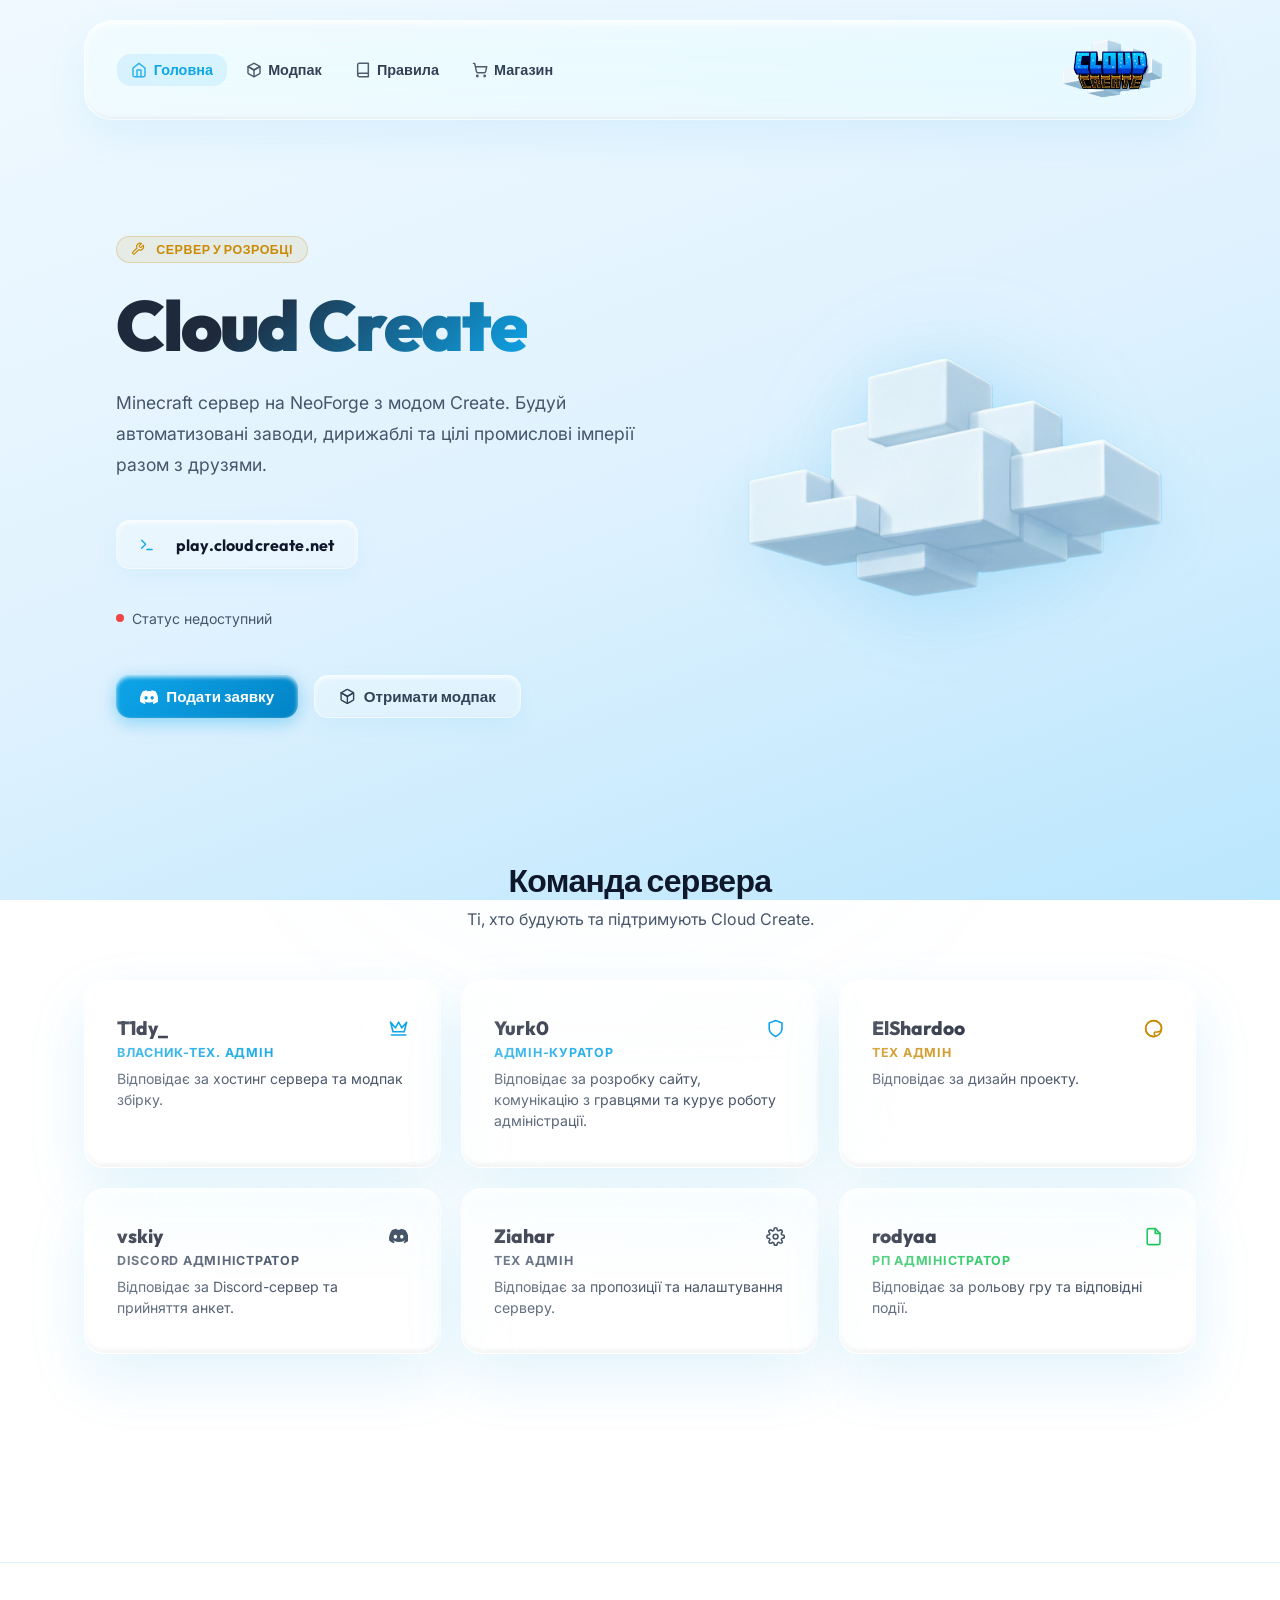
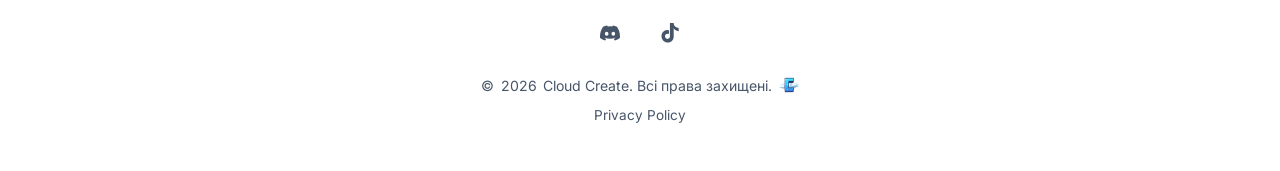
==== index.html @ 85b496a4 "Site Launch" ====
<!DOCTYPE html>
<html lang="uk">
<head>
  <script>
    if (localStorage.getItem('theme') === 'dark') {
      document.documentElement.classList.add('dark-theme');
    }
  </script>
  <meta charset="UTF-8">
  <meta name="viewport" content="width=device-width, initial-scale=1.0">
  <title>Cloud Create — Головна</title>
  <meta name="description" content="Cloud Create — Minecraft сервер з модом Create. Будуй автоматизовані заводи, дирижаблі та машини разом з друзями.">
  <link rel="icon" type="image/png" href="logo_s.png">
  <link rel="stylesheet" href="style.css">
</head>
<body>

  <!-- AMBIENT GLOW ORBS -->
  <div class="glow-orb orb-1"></div>
  <div class="glow-orb orb-2"></div>
  <div class="glow-orb orb-3"></div>

  <!-- SKY BACKGROUND -->
  <div class="sky-bg"></div>

  <!-- HEADER -->
  <header>
    <nav>
      <div class="logo">
        <a href="index.html" aria-label="Cloud Create — Головна">
          <img src="logo.png" alt="Cloud Create" class="logo-icon">
        </a>
      </div>

      <button class="menu-toggle" id="mobile-menu-btn" aria-label="Меню" aria-expanded="false">
        <span></span>
        <span></span>
        <span></span>
      </button>

      <ul class="nav-links" id="nav-menu" role="list">
        <li><a href="index.html"><svg class="icon" viewBox="0 0 24 24"><path d="m3 9 9-7 9 7v11a2 2 0 0 1-2 2H5a2 2 0 0 1-2-2z"/><polyline points="9 22 9 12 15 12 15 22"/></svg> Головна</a></li>
        <li><a href="modpack.html"><svg class="icon" viewBox="0 0 24 24"><path d="M21 16V8a2 2 0 0 0-1-1.73l-7-4a2 2 0 0 0-2 0l-7 4A2 2 0 0 0 3 8v8a2 2 0 0 0 1 1.73l7 4a2 2 0 0 0 2 0l7-4A2 2 0 0 0 21 16z"/><polyline points="3.27 6.96 12 12.01 20.73 6.96"/><line x1="12" y1="22.08" x2="12" y2="12"/><line x1="12" y1="12" x2="3.27" y2="6.96"/><line x1="12" y1="12" x2="20.73" y2="6.96"/></svg> Модпак</a></li>
        <li><a href="rules.html"><svg class="icon" viewBox="0 0 24 24"><path d="M4 19.5A2.5 2.5 0 0 1 6.5 17H20"/><path d="M6.5 2H20v20H6.5A2.5 2.5 0 0 1 4 19.5v-15A2.5 2.5 0 0 1 6.5 2z"/></svg> Правила</a></li>
        <li><a href="shop.html"><svg class="icon" viewBox="0 0 24 24"><circle cx="8" cy="21" r="1"/><circle cx="19" cy="21" r="1"/><path d="M2.05 2.05h2l2.66 12.42a2 2 0 0 0 2 1.58h9.78a2 2 0 0 0 1.95-1.57l1.65-7.43H5.12"/></svg> Магазин</a></li>
      </ul>
    </nav>
  </header>

  <main>
    <div class="container">

      <!-- HERO -->
      <section class="hero">
        <div class="hero-info stagger">
          <div class="badge badge-gold" style="margin-bottom:1.5rem;">
            <svg class="icon" viewBox="0 0 24 24" style="margin-right:0.3rem;"><path d="M14.7 6.3a1 1 0 0 0 0 1.4l1.6 1.6a1 1 0 0 0 1.4 0l3.77-3.77a6 6 0 0 1-7.94 7.94l-6.91 6.91a2.12 2.12 0 0 1-3-3l6.91-6.91a6 6 0 0 1 7.94-7.94l-3.76 3.76z"/></svg>
            Сервер у розробці
          </div>

          <h1 class="hero-title">Cloud Create</h1>

          <p class="hero-subtitle">
            Minecraft сервер на NeoForge з модом Create. Будуй автоматизовані заводи,
            дирижаблі та цілі промислові імперії разом з друзями.
          </p>

          <!-- IP Box -->
          <div class="hero-ip-wrapper" style="position: relative; display: inline-block;">
            <div class="ip-box" id="ip-box" role="button" tabindex="0" aria-label="Натисни, щоб скопіювати IP сервера">
              <svg class="icon" viewBox="0 0 24 24" style="color:var(--accent); font-size:0.9rem; margin-right:0.3rem;"><polyline points="4 17 10 11 4 5"/><line x1="12" y1="19" x2="20" y2="19"/></svg>
              <span id="server-ip" data-server-ip></span>
            </div>
            <div class="ip-toast-container">
              <div class="ip-copied-toast" id="ip-toast">Скопійовано!</div>
            </div>
          </div>

          <!-- Server status -->
          <div class="hero-status-wrapper">
            <span id="server-status-dot" class="status-dot checking"></span>
            <span id="server-status-text" style="font-size:0.88rem; color:var(--text-muted);">Перевірка статусу...</span>
          </div>

          <!-- CTA Buttons -->
          <div class="hero-actions">
            <a href="#" class="btn btn-primary" data-discord-url target="_blank" rel="noopener">
              <svg class="icon" viewBox="0 0 24 24" style="width:1.2em; height:1.2em; stroke:none; fill:currentColor;"><path d="M20.317 4.37a19.791 19.791 0 0 0-4.885-1.515.074.074 0 0 0-.079.037c-.21.375-.444.864-.608 1.25a18.27 18.27 0 0 0-5.487 0 12.64 12.64 0 0 0-.617-1.25.077.077 0 0 0-.079-.037A19.736 19.736 0 0 0 3.677 4.37a.07.07 0 0 0-.032.027C.533 9.046-.32 13.58.099 18.057a.082.082 0 0 0 .031.057 19.9 19.9 0 0 0 5.993 3.03.078.078 0 0 0 .084-.028c.462-.63.874-1.295 1.226-1.994.021-.041.001-.09-.041-.106a13.094 13.094 0 0 1-1.873-.894.077.077 0 0 1-.008-.128c.126-.093.252-.19.372-.287a.075.075 0 0 1 .077-.011c3.92 1.793 8.18 1.793 12.061 0a.073.073 0 0 1 .078.009c.12.099.246.195.373.289a.077.077 0 0 1-.006.127 12.299 12.299 0 0 1-1.873.894.077.077 0 0 0-.041.107c.36.698.772 1.362 1.225 1.993a.076.076 0 0 0 .084.028 19.839 19.839 0 0 0 6.002-3.03.077.077 0 0 0 .032-.054c.5-5.177-.838-9.674-3.549-13.66a.061.061 0 0 0-.031-.03zM8.02 15.33c-1.183 0-2.157-1.085-2.157-2.419 0-1.333.956-2.419 2.156-2.419 1.21 0 2.176 1.096 2.157 2.42 0 1.333-.956 2.418-2.156 2.418zm7.975 0c-1.183 0-2.157-1.085-2.157-2.419 0-1.333.955-2.419 2.156-2.419 1.21 0 2.176 1.096 2.157 2.42 0 1.333-.946 2.418-2.156 2.418z"/></svg>
              Подати заявку
            </a>
            <a href="modpack.html" class="btn btn-secondary">
              <svg class="icon" viewBox="0 0 24 24"><path d="M21 16V8a2 2 0 0 0-1-1.73l-7-4a2 2 0 0 0-2 0l-7 4A2 2 0 0 0 3 8v8a2 2 0 0 0 1 1.73l7 4a2 2 0 0 0 2 0l7-4A2 2 0 0 0 21 16z"/><polyline points="3.27 6.96 12 12.01 20.73 6.96"/><line x1="12" y1="22.08" x2="12" y2="12"/><line x1="12" y1="12" x2="3.27" y2="6.96"/><line x1="12" y1="12" x2="20.73" y2="6.96"/></svg>
              Отримати модпак
            </a>
          </div>
        </div>

        <div class="hero-visual stagger">
          <img src="cloud.png" class="hero-cloud-image" alt="Cloud Create Server">
        </div>
      </section>

      <!-- TEAM SECTION -->
      <section class="section">
        <div style="text-align:center; margin-bottom:3rem;">
          <h2 class="section-title">Команда сервера</h2>
          <p class="section-subtitle">Ті, хто будують та підтримують Cloud Create.</p>
        </div>

        <div class="grid grid-auto stagger">
          <!-- T1dy_ (Owner-Tech Admin) -->
          <div class="card card-sky">
            <div style="display:flex; justify-content:space-between; align-items:center; margin-bottom:0.3rem;">
              <h3 style="font-family:var(--font-display); font-size:1.2rem; font-weight:800;">T1dy_</h3>
              <svg class="icon" viewBox="0 0 24 24" style="color:var(--sky-500); width:1.2rem; height:1.2rem;"><path d="M2 4l3 12h14l3-12-6 7-4-7-4 7-6-7z"/><path d="M3 20h18"/></svg>
            </div>
            <div class="team-role role-sky">Власник-Тех. Адмін</div>
            <p style="color:var(--text-muted); font-size:0.88rem; line-height:1.5;">
              Відповідає за хостинг сервера та модпак збірку.
            </p>
          </div>

          <!-- Yurk0 (Admin-Curator) -->
          <div class="card card-sky">
            <div style="display:flex; justify-content:space-between; align-items:center; margin-bottom:0.3rem;">
              <h3 style="font-family:var(--font-display); font-size:1.2rem; font-weight:800;">Yurk0</h3>
              <svg class="icon" viewBox="0 0 24 24" style="color:var(--sky-500); width:1.2rem; height:1.2rem;"><path d="M12 22s8-4 8-10V5l-8-3-8 3v7c0 6 8 10 8 10z"/></svg>
            </div>
            <div class="team-role role-sky">Адмін-куратор</div>
            <p style="color:var(--text-muted); font-size:0.88rem; line-height:1.5;">
              Відповідає за розробку сайту, комунікацію з гравцями та курує роботу адміністрації.
            </p>
          </div>

          <!-- ElShardoo (Tech Admin) -->
          <div class="card card-gold">
            <div style="display:flex; justify-content:space-between; align-items:center; margin-bottom:0.3rem;">
              <h3 style="font-family:var(--font-display); font-size:1.2rem; font-weight:800;">ElShardoo</h3>
              <svg class="icon" viewBox="0 0 24 24" style="color:var(--gold-600); width:1.2rem; height:1.2rem;"><circle cx="12" cy="12" r="10"/><path d="M12 2C6.5 2 2 6.5 2 12s4.5 10 10 10c.92 0 1.63-.77 1.63-1.7 0-.42-.16-.82-.42-1.14-.26-.32-.42-.74-.42-1.2 0-.92.77-1.63 1.7-1.63h1.76c3.15 0 5.75-2.6 5.75-5.75C22 6.5 17.5 2 12 2z"/></svg>
            </div>
            <div class="team-role role-gold">Тех Адмін</div>
            <p style="color:var(--text-muted); font-size:0.88rem; line-height:1.5;">
              Відповідає за дизайн проекту.
            </p>
          </div>

          <!-- vskiy (Discord Admin) -->
          <div class="card card-slate">
            <div style="display:flex; justify-content:space-between; align-items:center; margin-bottom:0.3rem;">
              <h3 style="font-family:var(--font-display); font-size:1.2rem; font-weight:800;">vskiy</h3>
              <svg class="icon" viewBox="0 0 127.14 96.36" style="color:var(--slate-600); width:1.2rem; height:1rem; stroke:none; fill:currentColor;"><path d="M107.7,8.07A105.15,105.15,0,0,0,77.26,0a77.19,77.19,0,0,0-3.3,6.83A96.67,96.67,0,0,0,53.22,6.83,77.19,77.19,0,0,0,49.88,0,105.15,105.15,0,0,0,19.44,8.07C3.66,31.58-1.86,54.65,1,77.53A105.73,105.73,0,0,0,32,96.36a77.7,77.7,0,0,0,6.63-10.85,68.43,68.43,0,0,1-10.4-5c.87-.64,1.72-1.32,2.53-2a75.76,75.76,0,0,0,72.7,0c.81.69,1.66,1.37,2.53,2a68.43,68.43,0,0,1-10.4,5,77.7,77.7,0,0,0,6.63,10.85,105.73,105.73,0,0,0,31-18.83C129.07,48.81,123.05,25.86,107.7,8.07ZM42.45,65.69C36.18,65.69,31,60,31,53S36.18,40.36,42.45,40.36,53.88,46,53.88,53,48.72,65.69,42.45,65.69Zm42.24,0C78.41,65.69,73.24,60,73.24,53S78.41,40.36,84.69,40.36,96.12,46,96.12,53,91,65.69,84.69,65.69Z"/></svg>
            </div>
            <div class="team-role" style="color:var(--slate-600);">Discord адміністратор</div>
            <p style="color:var(--text-muted); font-size:0.88rem; line-height:1.5;">
              Відповідає за Discord-сервер та прийняття анкет.
            </p>
          </div>

          <!-- Ziahar (Tech Admin) -->
          <div class="card card-slate">
            <div style="display:flex; justify-content:space-between; align-items:center; margin-bottom:0.3rem;">
              <h3 style="font-family:var(--font-display); font-size:1.2rem; font-weight:800;">Ziahar</h3>
              <svg class="icon" viewBox="0 0 24 24" style="color:var(--slate-600); width:1.2rem; height:1.2rem;"><circle cx="12" cy="12" r="3"/><path d="M19.4 15a1.65 1.65 0 0 0 .33 1.82l.06.06a2 2 0 1 1-2.83 2.83l-.06-.06a1.65 1.65 0 0 0-1.82-.33 1.65 1.65 0 0 0-1 1.51V21a2 2 0 0 1-4 0v-.09A1.65 1.65 0 0 0 9 19.4a1.65 1.65 0 0 0-1.82.33l-.06.06a2 2 0 1 1-2.83-2.83l.06-.06a1.65 1.65 0 0 0 .33-1.82 1.65 1.65 0 0 0-1.51-1H3a2 2 0 0 1 0-4h.09A1.65 1.65 0 0 0 4.6 9a1.65 1.65 0 0 0-.33-1.82l-.06-.06a2 2 0 1 1 2.83-2.83l.06.06a1.65 1.65 0 0 0 1.82.33H9a1.65 1.65 0 0 0 1-1.51V3a2 2 0 0 1 4 0v.09a1.65 1.65 0 0 0 1 1.51 1.65 1.65 0 0 0 1.82-.33l.06-.06a2 2 0 1 1 2.83 2.83l-.06.06a1.65 1.65 0 0 0-.33 1.82V9a1.65 1.65 0 0 0 1.51 1H21a2 2 0 0 1 0 4h-.09a1.65 1.65 0 0 0-1.51 1z"/></svg>
            </div>
            <div class="team-role" style="color:var(--slate-600);">Тех Адмін</div>
            <p style="color:var(--text-muted); font-size:0.88rem; line-height:1.5;">
              Відповідає за пропозиції та налаштування серверу.
            </p>
          </div>

          <!-- rodyaa (RP Admin) -->
          <div class="card card-green">
            <div style="display:flex; justify-content:space-between; align-items:center; margin-bottom:0.3rem;">
              <h3 style="font-family:var(--font-display); font-size:1.2rem; font-weight:800;">rodyaa</h3>
              <svg class="icon" viewBox="0 0 24 24" style="color:#22c55e; width:1.2rem; height:1.2rem;"><path d="M14 2H6a2 2 0 0 0-2 2v16a2 2 0 0 0 2 2h12a2 2 0 0 0 2-2V8z"/><polyline points="14 2 14 8 20 8"/></svg>
            </div>
            <div class="team-role role-green">РП Адміністратор</div>
            <p style="color:var(--text-muted); font-size:0.88rem; line-height:1.5;">
              Відповідає за рольову гру та відповідні події.
            </p>
          </div>
        </div>
      </section>

    </div><!-- /container -->
  </main>

  <footer>
    <div class="footer-socials">
      <a href="#" data-discord-url target="_blank" rel="noopener" title="Discord" aria-label="Discord">
        <svg class="icon" viewBox="0 0 24 24" style="width:20px; height:20px; stroke:none; fill:currentColor;"><path d="M20.317 4.37a19.791 19.791 0 0 0-4.885-1.515.074.074 0 0 0-.079.037c-.21.375-.444.864-.608 1.25a18.27 18.27 0 0 0-5.487 0 12.64 12.64 0 0 0-.617-1.25.077.077 0 0 0-.079-.037A19.736 19.736 0 0 0 3.677 4.37a.07.07 0 0 0-.032.027C.533 9.046-.32 13.58.099 18.057a.082.082 0 0 0 .031.057 19.9 19.9 0 0 0 5.993 3.03.078.078 0 0 0 .084-.028c.462-.63.874-1.295 1.226-1.994.021-.041.001-.09-.041-.106a13.094 13.094 0 0 1-1.873-.894.077.077 0 0 1-.008-.128c.126-.093.252-.19.372-.287a.075.075 0 0 1 .077-.011c3.92 1.793 8.18 1.793 12.061 0a.073.073 0 0 1 .078.009c.12.099.246.195.373.289a.077.077 0 0 1-.006.127 12.299 12.299 0 0 1-1.873.894.077.077 0 0 0-.041.107c.36.698.772 1.362 1.225 1.993a.076.076 0 0 0 .084.028 19.839 19.839 0 0 0 6.002-3.03.077.077 0 0 0 .032-.054c.5-5.177-.838-9.674-3.549-13.66a.061.061 0 0 0-.031-.03zM8.02 15.33c-1.183 0-2.157-1.085-2.157-2.419 0-1.333.956-2.419 2.156-2.419 1.21 0 2.176 1.096 2.157 2.42 0 1.333-.956 2.418-2.156 2.418zm7.975 0c-1.183 0-2.157-1.085-2.157-2.419 0-1.333.955-2.419 2.156-2.419 1.21 0 2.176 1.096 2.157 2.42 0 1.333-.946 2.418-2.156 2.418z"/></svg>
      </a>
      <a href="#" data-tiktok-url target="_blank" rel="noopener" title="TikTok" aria-label="TikTok">
        <svg class="icon" viewBox="0 0 24 24" style="width:20px; height:20px; stroke:none; fill:currentColor;"><path d="M12.525.02c1.31-.02 2.61-.01 3.91-.02.08 1.53.63 3.09 1.75 4.17 1.12 1.11 2.7 1.62 4.24 1.79v4.03c-1.44-.17-2.89-.6-4.09-1.47-.77-.56-1.44-1.27-1.9-2.1v9.99c-.06 2.05-.87 4.13-2.5 5.39-1.92 1.52-4.66 1.9-6.96 1.15-2.53-.79-4.51-2.96-5.06-5.56-.63-2.88.58-6.15 3-7.76 1.71-1.15 3.92-1.36 5.86-.78v4.2c-1.2-.44-2.6-.28-3.61.52-.98.74-1.35 2.1-1.04 3.29.32 1.34 1.62 2.29 2.99 2.23 1.52-.01 2.76-1.25 2.77-2.77V.02Z"/></svg>
      </a>
    </div>
    <p style="display: flex; align-items: center; justify-content: center; gap: 0.4rem; flex-wrap: wrap;">
      © <span data-year></span> Cloud Create. Всі права захищені.
      <img src="logo_s.png" alt="" style="width: 1.25rem; height: 1.25rem; object-fit: contain; opacity: 0.8; vertical-align: middle;">
    </p>
    <div class="footer-links">
      <a href="privacy-policy.html">Privacy Policy</a>
    </div>
  </footer>

  <script src="main.js"></script>
</body>
</html>
---- style.css ----
/* =====================================================
   Cloud Create — Global Design System
   ===================================================== */

@import url('https://fonts.googleapis.com/css2?family=Outfit:wght@300;400;500;600;700;800;900&family=Inter:wght@400;500;600&display=swap');

/* =====================================================
   1. DESIGN TOKENS
   ===================================================== */
:root {
  /* Colors — Sky & Cloud Palette */
  --sky-50:  #f0f9ff;
  --sky-100: #e0f2fe;
  --sky-200: #bae6fd;
  --sky-300: #7dd3fc;
  --sky-400: #38bdf8;
  --sky-500: #0ea5e9;
  --sky-600: #0284c7;
  --sky-700: #0369a1;

  --amber-400: #fbbf24;
  --amber-500: #f59e0b;
  --amber-600: #d97706;
  --gold-600:  #ca8a04;

  --slate-50:  #f8fafc;
  --slate-100: #f1f5f9;
  --slate-200: #e2e8f0;
  --slate-400: #94a3b8;
  --slate-600: #475569;
  --slate-700: #334155;
  --slate-800: #1e293b;
  --slate-900: #0f172a;

  /* Semantic tokens */
  --bg-body:    linear-gradient(160deg, #f0f9ff 0%, #e0f2fe 50%, #bae6fd 100%);
  --bg-card:    rgba(255, 255, 255, 0.25);
  --bg-card-hover: rgba(255, 255, 255, 0.40);
  --bg-nav:     rgba(255, 255, 255, 0.35);

  --text-main:  var(--slate-900);
  --text-body:  var(--slate-700);
  --text-muted: var(--slate-600);

  --accent:     var(--sky-500);
  --accent-dark: var(--sky-600);
  --accent-glow: rgba(14, 165, 233, 0.35);

  --gold:       var(--gold-600);
  --gold-glow:  rgba(202, 138, 4, 0.3);

  --border:     rgba(255, 255, 255, 0.4);
  --border-card: rgba(255, 255, 255, 0.5);

  --shadow-sm:  0 8px 24px rgba(14, 165, 233, 0.06), inset 0 2px 4px rgba(255, 255, 255, 0.8), inset 0 -1px 2px rgba(0, 0, 0, 0.03);
  --shadow-md:  0 16px 40px rgba(14, 165, 233, 0.08), inset 0 3px 6px rgba(255, 255, 255, 0.9), inset 0 -2px 3px rgba(0, 0, 0, 0.05);
  --shadow-lg:  0 24px 60px rgba(14, 165, 233, 0.12), inset 0 3px 8px rgba(255, 255, 255, 0.95), inset 0 -3px 4px rgba(0, 0, 0, 0.06);
  --shadow-glow: 0 0 40px rgba(14, 165, 233, 0.3);

  /* Typography */
  --font-display: 'Outfit', sans-serif;
  --font-body:    'Inter', sans-serif;

  /* Custom Easings (Emil Kowalski) */
  --ease-out-expo: cubic-bezier(0.23, 1, 0.32, 1);
  --ease-in-out-expo: cubic-bezier(0.77, 0, 0.175, 1);
  --ease-standard: cubic-bezier(0.4, 0, 0.2, 1);

  /* Radius */
  --radius-sm: 8px;
  --radius-md: 14px;
  --radius-lg: 20px;
  --radius-xl: 28px;
  --radius-full: 9999px;

  /* Layout */
  --container-max: 1160px;
  --nav-height: 100px;
}

/* =====================================================
   1.1. DARK THEME VARIABLES
   ===================================================== */
html.dark-theme {
  --bg-body:    linear-gradient(160deg, #090d16 0%, #0f172a 50%, #1e1b4b 100%);
  --bg-card:    rgba(15, 23, 42, 0.45);
  --bg-card-hover: rgba(15, 23, 42, 0.60);
  --bg-nav:     rgba(9, 13, 22, 0.50);

  --text-main:  #f8fafc;
  --text-body:  #cbd5e1;
  --text-muted: #94a3b8;

  --border:     rgba(255, 255, 255, 0.08);
  --border-card: rgba(255, 255, 255, 0.12);

  --shadow-sm:  0 8px 24px rgba(0, 0, 0, 0.35), inset 0 1px 2px rgba(255, 255, 255, 0.15), inset 0 -1px 2px rgba(0, 0, 0, 0.3);
  --shadow-md:  0 16px 40px rgba(0, 0, 0, 0.45), inset 0 1.5px 3px rgba(255, 255, 255, 0.18), inset 0 -2px 3px rgba(0, 0, 0, 0.4);
  --shadow-lg:  0 24px 60px rgba(0, 0, 0, 0.55), inset 0 2px 4px rgba(255, 255, 255, 0.2), inset 0 -3px 4px rgba(0, 0, 0, 0.5);
  --shadow-glow: 0 0 40px rgba(14, 165, 233, 0.2);

  --slate-800: #e2e8f0;
}

/* =====================================================
   2. RESET & BASE
   ===================================================== */
*, *::before, *::after {
  box-sizing: border-box;
  margin: 0;
  padding: 0;
}

html {
  scroll-behavior: smooth;
  -webkit-font-smoothing: antialiased;
  -moz-osx-font-smoothing: grayscale;
}

body {
  font-family: var(--font-body);
  font-size: 1rem;
  color: var(--text-main);
  background: var(--bg-body);
  min-height: 100vh;
  background-attachment: fixed;
  overflow-x: hidden;
  transition: background-color 400ms var(--ease-out-expo), color 400ms var(--ease-out-expo);
}

a { color: inherit; text-decoration: none; }
ul { list-style: none; }
img { max-width: 100%; display: block; }

/* =====================================================
   3. BACKGROUND — ANIMATED SKY
   ===================================================== */
.sky-bg {
  position: fixed;
  inset: 0;
  z-index: -2;
  background: var(--bg-body);
  transition: background 400ms var(--ease-out-expo);
}

/* Background — Animated Orbs and sky are preserved */


/* =====================================================
   4. LAYOUT
   ===================================================== */
.container {
  max-width: var(--container-max);
  margin: 0 auto;
  padding: 0 1.5rem;
}

/* =====================================================
   5. NAVIGATION
   ===================================================== */
header {
  position: sticky;
  top: 1.25rem;
  z-index: 100;
  height: var(--nav-height);
  margin: 0 auto;
  max-width: var(--container-max);
  padding: 0 1.5rem;
  width: 100%;
}

nav {
  background: var(--bg-nav);
  backdrop-filter: blur(36px) saturate(210%);
  -webkit-backdrop-filter: blur(36px) saturate(210%);
  border: 1px solid var(--border-card);
  border-top: 1px solid rgba(255, 255, 255, 0.8);
  border-left: 1px solid rgba(255, 255, 255, 0.7);
  box-shadow: var(--shadow-md);
  border-radius: var(--radius-xl);
  height: 100%;
  display: flex;
  align-items: center;
  justify-content: space-between;
  padding: 0 2rem;
  gap: 2rem;
  transition: background-color 250ms var(--ease-out-expo), border-color 250ms var(--ease-out-expo), box-shadow 250ms var(--ease-out-expo);
}

.logo {
  order: 3;
}

.logo a {
  display: flex;
  align-items: center;
  gap: 0.75rem;
  font-family: var(--font-display);
  font-weight: 800;
  font-size: 1.3rem;
  color: var(--text-main);
  letter-spacing: -0.02em;
}

.logo-icon {
  height: 72px;
  width: auto;
  max-width: 320px;
  object-fit: contain;
  display: block;
  transition: transform 300ms var(--ease-out-expo), filter 300ms var(--ease-out-expo);
}

.logo a:hover .logo-icon {
  transform: scale(1.08);
  filter: drop-shadow(0 0 16px rgba(14, 165, 233, 0.45)) drop-shadow(0 0 6px rgba(251, 191, 36, 0.25));
}

.logo-text-cloud { color: var(--accent); }
.logo-text-create { color: var(--gold); }

.nav-links {
  order: 1;
  display: flex;
  align-items: center;
  gap: 0.25rem;
}

.nav-links a {
  display: inline-flex;
  align-items: center;
  gap: 0.4rem;
  padding: 0.45rem 0.9rem;
  border-radius: var(--radius-md);
  font-family: var(--font-display);
  font-size: 0.9rem;
  font-weight: 600;
  color: var(--text-body);
  transition: color 150ms var(--ease-out-expo),
              background-color 150ms var(--ease-out-expo);
}

@media (hover: hover) and (pointer: fine) {
  .nav-links a:hover {
    color: var(--accent);
    background-color: rgba(14, 165, 233, 0.08);
  }
}

.nav-links a.active {
  color: var(--accent);
  background-color: rgba(14, 165, 233, 0.10);
}

.nav-links a i {
  font-size: 0.8rem;
  opacity: 0.8;
}

/* Mobile menu toggle */
.menu-toggle {
  order: 2;
  display: none;
  background: none;
  border: 1px solid var(--border);
  border-radius: var(--radius-sm);
  color: var(--text-body);
  width: 38px;
  height: 38px;
  position: relative;
  cursor: pointer;
  transition: background-color 150ms var(--ease-out-expo),
              transform 160ms var(--ease-out-expo);
}

.menu-toggle span {
  display: block;
  position: absolute;
  left: 10px;
  right: 10px;
  height: 2px;
  background-color: var(--text-body);
  border-radius: 2px;
  transition: transform 250ms var(--ease-out-expo),
              opacity 250ms var(--ease-out-expo),
              background-color 250ms var(--ease-out-expo);
  will-change: transform, opacity;
}

.menu-toggle span:nth-child(1) {
  top: 12px;
}

.menu-toggle span:nth-child(2) {
  top: 18px;
}

.menu-toggle span:nth-child(3) {
  top: 24px;
}

.menu-toggle[aria-expanded="true"] span:nth-child(1) {
  transform: translateY(6px) rotate(45deg);
}

.menu-toggle[aria-expanded="true"] span:nth-child(2) {
  opacity: 0;
  transform: scale(0);
}

.menu-toggle[aria-expanded="true"] span:nth-child(3) {
  transform: translateY(-6px) rotate(-45deg);
}

.menu-toggle:active { transform: scale(0.95); }

/* =====================================================
   6. BUTTONS
   ===================================================== */
.btn {
  display: inline-flex;
  align-items: center;
  justify-content: center;
  gap: 0.5rem;
  padding: 0.7rem 1.5rem;
  border-radius: var(--radius-md);
  font-family: var(--font-display);
  font-size: 0.95rem;
  font-weight: 700;
  cursor: pointer;
  border: none;
  text-decoration: none;
  transition: transform 300ms var(--ease-out-expo),
              box-shadow 300ms var(--ease-out-expo),
              background-color 300ms var(--ease-out-expo),
              filter 300ms var(--ease-out-expo);
  position: relative;
  overflow: hidden;
}

.btn:active { transform: translateY(1px) scale(0.97); }

.btn-primary {
  background: linear-gradient(135deg, var(--sky-500), var(--sky-600));
  color: #fff;
  box-shadow: var(--shadow-sm), 0 4px 16px var(--accent-glow);
}

@media (hover: hover) and (pointer: fine) {
  .btn-primary:hover {
    box-shadow: var(--shadow-md), 0 6px 24px var(--accent-glow);
    filter: brightness(1.05);
    transform: translateY(-2px);
  }
}

.btn-secondary {
  background: var(--bg-card);
  color: var(--text-body);
  border: 1px solid var(--border-card);
  border-top: 1px solid rgba(255, 255, 255, 0.75);
  box-shadow: var(--shadow-sm);
  backdrop-filter: blur(24px) saturate(200%);
  -webkit-backdrop-filter: blur(24px) saturate(200%);
}

@media (hover: hover) and (pointer: fine) {
  .btn-secondary:hover {
    background: var(--bg-card-hover);
    border-color: rgba(14, 165, 233, 0.3);
    box-shadow: var(--shadow-md);
    transform: translateY(-2px);
  }
}

.btn-gold {
  background: linear-gradient(135deg, var(--amber-500), var(--gold-600));
  color: #fff;
  box-shadow: var(--shadow-sm), 0 4px 16px var(--gold-glow);
}

@media (hover: hover) and (pointer: fine) {
  .btn-gold:hover {
    box-shadow: var(--shadow-md), 0 6px 24px rgba(202, 138, 4, 0.35);
    filter: brightness(1.05);
    transform: translateY(-2px);
  }
}

/* =====================================================
   7. CARDS — Glassmorphism
   ===================================================== */
.card {
  background: var(--bg-card);
  backdrop-filter: blur(32px) saturate(200%);
  -webkit-backdrop-filter: blur(32px) saturate(200%);
  border: 1px solid var(--border-card);
  border-top: 1px solid rgba(255, 255, 255, 0.75);
  border-left: 1px solid rgba(255, 255, 255, 0.6);
  border-radius: var(--radius-lg);
  box-shadow: var(--shadow-lg);
  transition: transform 400ms var(--ease-out-expo),
              box-shadow 400ms var(--ease-out-expo),
              border-color 400ms var(--ease-out-expo),
              background-color 400ms var(--ease-out-expo);
  padding: 2.2rem 2rem;
  display: flex;
  flex-direction: column;
  position: relative;
  overflow: hidden;
}

.card::before {
  content: '';
  position: absolute;
  inset: 0;
  background: linear-gradient(135deg, rgba(255, 255, 255, 0.35), transparent 60%);
  pointer-events: none;
  z-index: 2;
}

@media (hover: hover) and (pointer: fine) {
  .card:hover {
    transform: translateY(-6px);
    background-color: var(--bg-card-hover);
    box-shadow: 0 25px 50px rgba(14, 165, 233, 0.12), inset 0 3px 6px rgba(255, 255, 255, 0.8), inset 0 -1.5px 2px rgba(0, 0, 0, 0.04);
  }
  .card-sky:hover {
    border-color: rgba(14, 165, 233, 0.4);
  }
  .card-gold:hover {
    border-color: rgba(245, 158, 11, 0.4);
  }
  .card-slate:hover {
    border-color: rgba(71, 85, 105, 0.4);
  }
  .card-green:hover {
    border-color: rgba(34, 197, 94, 0.4);
  }
}

/* Inline SVG Icon Utility */
.icon {
  width: 1.1em;
  height: 1.1em;
  vertical-align: middle;
  fill: none;
  stroke: currentColor;
  stroke-width: 2;
  stroke-linecap: round;
  stroke-linejoin: round;
  flex-shrink: 0;
  display: inline-block;
  transition: transform 200ms var(--ease-out-expo), stroke-width 200ms var(--ease-out-expo);
}

.nav-links a .icon {
  width: 16px;
  height: 16px;
  stroke-width: 2.2px;
  opacity: 0.85;
}

/* Card classes */
.card-sky   { }
.card-gold  { }
.card-slate { }
.card-green { }

/* =====================================================
   8. IP BOX
   ===================================================== */
.ip-box {
  display: inline-flex;
  align-items: center;
  gap: 1rem;
  background: var(--bg-card);
  border: 1px solid var(--border-card);
  border-top: 1px solid rgba(255, 255, 255, 0.7);
  border-radius: var(--radius-md);
  padding: 0.85rem 1.4rem;
  cursor: pointer;
  font-family: var(--font-display);
  font-weight: 700;
  font-size: 1rem;
  color: var(--text-main);
  letter-spacing: 0.01em;
  box-shadow: var(--shadow-sm);
  backdrop-filter: blur(24px) saturate(200%);
  -webkit-backdrop-filter: blur(24px) saturate(200%);
  transition: transform 300ms var(--ease-out-expo),
              box-shadow 300ms var(--ease-out-expo),
              border-color 300ms var(--ease-out-expo),
              background-color 300ms var(--ease-out-expo);
  user-select: none;
  position: relative;
  overflow: hidden;
}

@media (hover: hover) and (pointer: fine) {
  .ip-box:hover {
    border-color: rgba(14, 165, 233, 0.4);
    background-color: var(--bg-card-hover);
    box-shadow: var(--shadow-md), 0 4px 20px var(--accent-glow);
    transform: translateY(-2px);
  }
}

.ip-box:active { transform: translateY(1px) scale(0.97); }

.ip-copy-hint {
  font-size: 0.78rem;
  font-weight: 500;
  color: var(--text-muted);
  opacity: 0;
  transition: opacity 200ms var(--ease-out-expo);
  white-space: nowrap;
}

@media (hover: hover) and (pointer: fine) {
  .ip-box:hover .ip-copy-hint { opacity: 1; }
}

.ip-toast-container {
  position: absolute;
  top: 100%;
  left: 50%;
  transform: translateX(-50%);
  width: 380px;
  height: 52px;
  overflow: hidden;
  pointer-events: none;
  display: flex;
  justify-content: center;
  align-items: flex-start;
  padding-top: 8px;
  z-index: 10;
}

.ip-copied-toast {
  transform: translateY(-105%) scale(0.95);
  background: var(--slate-900);
  color: #fff;
  font-size: 0.8rem;
  font-weight: 600;
  padding: 0.5rem 1.1rem;
  border-radius: var(--radius-full);
  white-space: nowrap;
  opacity: 0;
  pointer-events: none;
  box-shadow: 0 8px 24px rgba(0, 0, 0, 0.15);
  transition: opacity 350ms var(--ease-out-expo),
              transform 350ms var(--ease-out-expo);
}

.ip-copied-toast.show {
  opacity: 1;
  transform: translateY(0) scale(1);
}

.ip-copied-toast.ip-warning {
  background: rgba(239, 68, 68, 0.95);
  backdrop-filter: blur(8px);
  -webkit-backdrop-filter: blur(8px);
  color: #fff;
  border: 1px solid rgba(239, 68, 68, 0.2);
  box-shadow: 0 8px 24px rgba(239, 68, 68, 0.25);
}

.ip-box.ip-unavailable {
  border-color: rgba(239, 68, 68, 0.5) !important;
  background-color: rgba(239, 68, 68, 0.08) !important;
  box-shadow: 0 4px 20px rgba(239, 68, 68, 0.2), var(--shadow-sm) !important;
  color: #ef4444 !important;
}

/* Status dot */
.status-dot {
  width: 8px;
  height: 8px;
  border-radius: 50%;
  display: inline-block;
  background: var(--slate-400);
  flex-shrink: 0;
}

.status-dot.online  { background: #22c55e; box-shadow: 0 0 6px rgba(34, 197, 94, 0.5); }
.status-dot.offline { background: #ef4444; }
.status-dot.checking {
  background: var(--amber-500);
  animation: pulse-dot 1.4s ease-in-out infinite;
}

@keyframes pulse-dot {
  0%, 100% { opacity: 1; }
  50%       { opacity: 0.35; }
}

/* =====================================================
   9. SECTION TITLES
   ===================================================== */
.section-title {
  font-family: var(--font-display);
  font-size: 2rem;
  font-weight: 800;
  color: var(--text-main);
  letter-spacing: -0.02em;
  line-height: 1.15;
}

.section-subtitle {
  color: var(--text-muted);
  font-size: 1rem;
  margin-top: 0.5rem;
  line-height: 1.6;
}

/* =====================================================
   10. GRID LAYOUTS
   ===================================================== */
.grid {
  display: grid;
  gap: 1.25rem;
}

.grid-2 { grid-template-columns: repeat(2, 1fr); }
.grid-3 { grid-template-columns: repeat(3, 1fr); }
.grid-auto { grid-template-columns: repeat(auto-fit, minmax(280px, 1fr)); }

/* =====================================================
   11. BADGE / TAG
   ===================================================== */
.badge {
  display: inline-flex;
  align-items: center;
  gap: 0.4rem;
  padding: 0.3rem 0.9rem;
  border-radius: var(--radius-full);
  font-family: var(--font-display);
  font-size: 0.78rem;
  font-weight: 700;
  letter-spacing: 0.04em;
  text-transform: uppercase;
}

.badge-sky {
  background: rgba(14, 165, 233, 0.10);
  border: 1px solid rgba(14, 165, 233, 0.25);
  color: var(--sky-600);
}

.badge-gold {
  background: rgba(202, 138, 4, 0.10);
  border: 1px solid rgba(202, 138, 4, 0.25);
  color: var(--gold-600);
}

/* =====================================================
   12. HERO SECTION
   ===================================================== */
.hero {
  display: grid;
  grid-template-columns: 1.15fr 0.85fr;
  gap: 4rem;
  align-items: center;
  padding: 6.5rem 2rem 5rem;
  position: relative;
}

.hero-info {
  display: flex;
  flex-direction: column;
  align-items: flex-start;
  text-align: left;
}

.hero-title {
  font-family: var(--font-display);
  font-size: clamp(2.8rem, 5.5vw, 4.6rem);
  font-weight: 900;
  letter-spacing: -0.03em;
  line-height: 1.1;
  background: linear-gradient(135deg, var(--slate-800) 30%, var(--sky-500) 100%);
  -webkit-background-clip: text;
  -webkit-text-fill-color: transparent;
  background-clip: text;
  margin-bottom: 1.5rem;
}

.hero-subtitle {
  color: var(--text-muted);
  font-size: 1.1rem;
  max-width: 580px;
  margin: 0 0 2.5rem 0;
  line-height: 1.75;
  text-align: left;
}

.hero-actions {
  display: flex;
  gap: 1rem;
  justify-content: flex-start;
  flex-wrap: wrap;
}

.hero-cloud-image {
  max-width: 100%;
  height: auto;
  filter: drop-shadow(0 15px 30px rgba(14, 165, 233, 0.12));
  animation: hero-cloud-float 6s ease-in-out infinite alternate;
  transition: transform 500ms var(--ease-out-expo), filter 500ms var(--ease-out-expo);
}

.hero-cloud-image:hover {
  transform: scale(1.04) translateY(-5px);
  filter: drop-shadow(0 22px 45px rgba(14, 165, 233, 0.25));
}

@keyframes hero-cloud-float {
  0% { transform: translateY(0); }
  100% { transform: translateY(-15px); }
}

/* Hero IP & Status wrappers for aligning */
.hero-ip-wrapper {
  display: flex;
  justify-content: flex-start;
  margin-bottom: 2.5rem;
  width: 100%;
}

.hero-status-wrapper {
  display: flex;
  justify-content: flex-start;
  align-items: center;
  gap: 0.5rem;
  margin-bottom: 3rem;
}

/* Hero Visual (Cloud Showcase) */
.hero-visual {
  display: flex;
  justify-content: center;
  align-items: center;
  position: relative;
  width: 100%;
}

.hero-visual::before {
  content: '';
  position: absolute;
  width: min(340px, 80%);
  aspect-ratio: 1;
  background: radial-gradient(circle, rgba(14, 165, 233, 0.18) 0%, transparent 70%);
  filter: blur(40px);
  z-index: -1;
  animation: pulse-halo 5s ease-in-out infinite alternate;
}

@keyframes pulse-halo {
  0% { transform: scale(0.95); opacity: 0.7; }
  100% { transform: scale(1.05); opacity: 1; }
}


/* Ambient glow orbs */
.glow-orb {
  position: fixed;
  border-radius: var(--radius-full);
  filter: blur(140px);
  opacity: 0.16;
  z-index: -3;
  pointer-events: none;
  will-change: transform, border-radius;
}
.orb-1 {
  width: 450px;
  height: 450px;
  background: var(--sky-400);
  top: -50px;
  left: -100px;
  animation: float-orb-1 28s infinite alternate ease-in-out;
}
.orb-2 {
  width: 550px;
  height: 550px;
  background: var(--amber-300);
  bottom: -100px;
  right: -100px;
  animation: float-orb-2 33s infinite alternate ease-in-out;
}
.orb-3 {
  width: 350px;
  height: 350px;
  background: var(--sky-300);
  top: 50%;
  left: 35%;
  animation: float-orb-3 25s infinite alternate ease-in-out;
}

@keyframes float-orb-1 {
  0% {
    transform: translate(0, 0) scale(1) rotate(0deg);
    border-radius: 40% 60% 60% 40% / 40% 50% 50% 60%;
  }
  50% {
    transform: translate(80px, 50px) scale(1.1) rotate(90deg);
    border-radius: 60% 40% 50% 50% / 50% 60% 40% 50%;
  }
  100% {
    transform: translate(120px, 80px) scale(1.15) rotate(180deg);
    border-radius: 40% 60% 60% 40% / 40% 50% 50% 60%;
  }
}
@keyframes float-orb-2 {
  0% {
    transform: translate(0, 0) scale(1) rotate(0deg);
    border-radius: 50% 50% 40% 60% / 50% 40% 60% 50%;
  }
  50% {
    transform: translate(-100px, -60px) scale(1.05) rotate(-120deg);
    border-radius: 40% 60% 50% 50% / 60% 50% 40% 50%;
  }
  100% {
    transform: translate(-150px, -100px) scale(1.1) rotate(-240deg);
    border-radius: 50% 50% 40% 60% / 50% 40% 60% 50%;
  }
}
@keyframes float-orb-3 {
  0% {
    transform: translate(0, 0) scale(1) rotate(0deg);
    border-radius: 60% 40% 60% 40% / 50% 50% 50% 50%;
  }
  50% {
    transform: translate(40px, -70px) scale(1.15) rotate(60deg);
    border-radius: 40% 60% 40% 60% / 40% 60% 40% 60%;
  }
  100% {
    transform: translate(60px, -110px) scale(1.25) rotate(120deg);
    border-radius: 60% 40% 60% 40% / 50% 50% 50% 50%;
  }
}

/* Interlocking gear mechanism showcase */
.mechanism-card {
  background: rgba(255, 255, 255, 0.38);
  backdrop-filter: blur(28px) saturate(190%);
  -webkit-backdrop-filter: blur(28px) saturate(190%);
  border: 1px solid rgba(255, 255, 255, 0.75);
  border-radius: var(--radius-xl);
  box-shadow: 0 20px 50px rgba(14, 165, 233, 0.05), inset 0 1.5px 2px rgba(255, 255, 255, 0.8), inset 0 -1.5px 2px rgba(0, 0, 0, 0.03);
  width: 100%;
  aspect-ratio: 1 / 1;
  max-width: 380px;
  margin: 0 auto;
  position: relative;
  overflow: hidden;
  display: flex;
  align-items: center;
  justify-content: center;
}

.mechanism-card::before {
  content: '';
  position: absolute;
  inset: 0;
  background: radial-gradient(circle at 50% 50%, rgba(14, 165, 233, 0.08) 0%, transparent 70%);
  pointer-events: none;
}

.mechanism-gear {
  position: absolute;
  pointer-events: auto;
  will-change: transform;
  transition: filter 300ms var(--ease-out-expo);
  filter: drop-shadow(0 4px 10px rgba(0, 0, 0, 0.08));
}

.mechanism-gear:hover {
  filter: drop-shadow(0 8px 24px rgba(14, 165, 233, 0.35)) brightness(1.1);
}

/* Interlocking gear positions */
.gear-large {
  width: 160px;
  height: 160px;
  top: calc(50% - 110px);
  left: calc(50% - 110px);
  animation: gear-spin 25s linear infinite;
}

.gear-medium {
  width: 110px;
  height: 110px;
  top: calc(50% - -10px);
  left: calc(50% - -10px);
  animation: gear-spin 17.18s linear infinite reverse; /* speed ratio = 110 / 160 */
}

.gear-small {
  width: 75px;
  height: 75px;
  top: calc(50% - 100px);
  left: calc(50% - -40px);
  animation: gear-spin 11.72s linear infinite; /* speed ratio = 75 / 160 */
}

@keyframes gear-spin {
  from { transform: rotate(0deg); }
  to   { transform: rotate(360deg); }
}

/* =====================================================
   13. FEATURE CARDS
   ===================================================== */
.feature-icon {
  width: 48px;
  height: 48px;
  border-radius: var(--radius-md);
  display: flex;
  align-items: center;
  justify-content: center;
  font-size: 1.3rem;
  margin-bottom: 1rem;
  flex-shrink: 0;
}

.feature-icon-sky  { background: rgba(14, 165, 233, 0.12); color: var(--sky-500); }
.feature-icon-gold { background: rgba(202, 138, 4, 0.12);  color: var(--gold-600); }
.feature-icon-slate{ background: rgba(71, 85, 105, 0.10);  color: var(--slate-600); }

/* =====================================================
   14. TEAM CARDS
   ===================================================== */
.team-role {
  font-size: 0.78rem;
  font-weight: 700;
  text-transform: uppercase;
  letter-spacing: 0.06em;
  margin-bottom: 0.5rem;
}

.role-red    { color: #ef4444; }
.role-sky    { color: var(--sky-500); }
.role-purple { color: #a855f7; }
.role-green  { color: #22c55e; }
.role-gold   { color: var(--gold-600); }

/* =====================================================
   15. FOOTER
   ===================================================== */
footer {
  text-align: center;
  padding: 3rem 1.5rem;
  margin-top: 5rem;
  border-top: 1px solid rgba(14, 165, 233, 0.12);
  background: var(--bg-nav);
  backdrop-filter: blur(28px) saturate(200%);
  -webkit-backdrop-filter: blur(28px) saturate(200%);
  box-shadow: inset 0 1px 0 rgba(255, 255, 255, 0.8);
}

.footer-socials {
  display: flex;
  justify-content: center;
  gap: 1rem;
  margin-bottom: 1.25rem;
}

.footer-socials a {
  width: 44px;
  height: 44px;
  border-radius: var(--radius-md);
  background: var(--bg-card);
  border: 1px solid var(--border);
  display: flex;
  align-items: center;
  justify-content: center;
  color: var(--text-muted);
  font-size: 1.15rem;
  transition: color 150ms var(--ease-out-expo),
              border-color 150ms var(--ease-out-expo),
              transform 160ms var(--ease-out-expo),
              box-shadow 200ms var(--ease-out-expo);
}

@media (hover: hover) and (pointer: fine) {
  .footer-socials a:hover {
    color: var(--accent);
    border-color: rgba(14, 165, 233, 0.35);
    box-shadow: 0 4px 12px var(--accent-glow);
  }
}

.footer-socials a:active { transform: scale(0.95); }

footer p {
  color: var(--text-muted);
  font-size: 0.88rem;
  margin-bottom: 0.75rem;
}

.footer-links {
  display: flex;
  justify-content: center;
  gap: 1.5rem;
}

.footer-links a {
  color: var(--text-muted);
  font-size: 0.85rem;
  transition: color 150ms var(--ease-out-expo);
}

@media (hover: hover) and (pointer: fine) {
  .footer-links a:hover { color: var(--accent); }
}

/* =====================================================
   16. PAGE HERO (inner pages)
   ===================================================== */
.page-hero {
  padding: 4rem 0 3rem;
  text-align: center;
}

/* =====================================================
   17. ACCORDION (Rules page)
   ===================================================== */
.accordion {
  display: flex;
  flex-direction: column;
  gap: 0.75rem;
}

.accordion-item {
  background: var(--bg-card);
  border: 1px solid var(--border-card);
  border-top: 1px solid rgba(255, 255, 255, 0.7);
  border-radius: var(--radius-md);
  overflow: hidden;
  backdrop-filter: blur(24px) saturate(190%);
  -webkit-backdrop-filter: blur(24px) saturate(190%);
  transition: box-shadow 300ms var(--ease-out-expo),
              background-color 300ms var(--ease-out-expo);
}

.accordion-item:has(.accordion-content:not([hidden])) {
  box-shadow: var(--shadow-md);
  background-color: var(--bg-card-hover);
}

.accordion-trigger {
  width: 100%;
  background: none;
  border: none;
  padding: 1.1rem 1.4rem;
  text-align: left;
  display: flex;
  align-items: center;
  justify-content: space-between;
  gap: 1rem;
  cursor: pointer;
  font-family: var(--font-display);
  font-size: 1rem;
  font-weight: 700;
  color: var(--text-main);
  transition: background-color 150ms var(--ease-out-expo);
}

.accordion-trigger:hover { background: rgba(14, 165, 233, 0.05); }
.accordion-trigger:active { background: rgba(14, 165, 233, 0.08); }

.accordion-chevron {
  flex-shrink: 0;
  font-size: 0.85rem;
  color: var(--text-muted);
  transition: transform 250ms var(--ease-out-expo);
}

.accordion-item.open .accordion-chevron { transform: rotate(180deg); }

.accordion-content {
  padding: 0 1.4rem 1.2rem;
  color: var(--text-body);
  font-size: 0.95rem;
  line-height: 1.75;
}

.accordion-content p + p { margin-top: 0.75rem; }
.accordion-content ul { padding-left: 1.25rem; list-style: disc; }
.accordion-content li { margin-top: 0.4rem; }

/* =====================================================
   18. SHOP CARDS
   ===================================================== */
.shop-card {
  background: var(--bg-card);
  backdrop-filter: blur(32px) saturate(200%);
  -webkit-backdrop-filter: blur(32px) saturate(200%);
  border: 1px solid var(--border-card);
  border-top: 1px solid rgba(255, 255, 255, 0.75);
  border-left: 1px solid rgba(255, 255, 255, 0.6);
  border-radius: var(--radius-lg);
  padding: 2rem 1.75rem;
  display: flex;
  flex-direction: column;
  gap: 0.75rem;
  box-shadow: var(--shadow-md);
  transition: transform 400ms var(--ease-out-expo),
              box-shadow 400ms var(--ease-out-expo),
              background-color 400ms var(--ease-out-expo);
  position: relative;
  overflow: hidden;
}

@media (hover: hover) and (pointer: fine) {
  .shop-card:hover {
    transform: translateY(-5px);
    box-shadow: var(--shadow-lg);
    background-color: var(--bg-card-hover);
    border-color: rgba(14, 165, 233, 0.3);
  }
}

.shop-price {
  font-family: var(--font-display);
  font-size: 2rem;
  font-weight: 900;
  color: var(--text-main);
  letter-spacing: -0.03em;
}

.shop-price span {
  font-size: 1rem;
  font-weight: 600;
  color: var(--text-muted);
}

.shop-features {
  list-style: none;
  display: flex;
  flex-direction: column;
  gap: 0.5rem;
  flex: 1;
}

.shop-features li {
  display: flex;
  align-items: center;
  gap: 0.6rem;
  font-size: 0.9rem;
  color: var(--text-body);
}

.shop-features li i,
.shop-features li .icon {
  color: var(--sky-500);
  font-size: 0.8rem;
  flex-shrink: 0;
}

/* =====================================================
   19. MODPACK STEPS & TABS
   ===================================================== */
.tabs-nav {
  display: flex;
  justify-content: center;
  gap: 0.75rem;
  margin-bottom: 2.5rem;
}

.tab-btn {
  background: var(--bg-card);
  border: 1px solid var(--border-card);
  border-top: 1px solid rgba(255, 255, 255, 0.75);
  border-radius: var(--radius-md);
  padding: 0.75rem 1.75rem;
  font-family: var(--font-display);
  font-weight: 700;
  font-size: 0.95rem;
  color: var(--text-body);
  cursor: pointer;
  display: inline-flex;
  align-items: center;
  gap: 0.5rem;
  box-shadow: var(--shadow-sm);
  backdrop-filter: blur(20px) saturate(180%);
  -webkit-backdrop-filter: blur(20px) saturate(180%);
  transition: all 250ms var(--ease-out-expo);
}

.tab-btn:hover {
  background: var(--bg-card-hover);
  border-color: rgba(14, 165, 233, 0.25);
  transform: translateY(-1px);
}

.tab-btn.active {
  background: linear-gradient(135deg, var(--sky-500), var(--sky-600));
  border-color: var(--sky-500);
  color: #fff;
  box-shadow: var(--shadow-md), 0 4px 16px var(--accent-glow);
}

.tab-btn.active:hover {
  background: linear-gradient(135deg, var(--sky-500), var(--sky-600));
  border-color: var(--sky-500);
  color: #fff;
}

/* Tab panes fade-in */
.tab-pane {
  display: flex;
  flex-direction: column;
  gap: 1rem;
  animation: tab-fade-in 350ms var(--ease-out-expo) forwards;
}

@keyframes tab-fade-in {
  from { opacity: 0; transform: translateY(8px); }
  to   { opacity: 1; transform: translateY(0); }
}

.step-number {
  width: 36px;
  height: 36px;
  border-radius: 50%;
  background: linear-gradient(135deg, var(--sky-400), var(--sky-600));
  color: #fff;
  font-family: var(--font-display);
  font-weight: 800;
  font-size: 0.9rem;
  display: flex;
  align-items: center;
  justify-content: center;
  flex-shrink: 0;
  box-shadow: 0 3px 10px var(--accent-glow);
}

/* =====================================================
   20. STAGGER ANIMATION (entry)
   ===================================================== */
.stagger > * {
  opacity: 0;
  transform: translateY(10px);
  animation: stagger-in 350ms var(--ease-out-expo) forwards;
}

.stagger > *:nth-child(1) { animation-delay: 50ms; }
.stagger > *:nth-child(2) { animation-delay: 110ms; }
.stagger > *:nth-child(3) { animation-delay: 170ms; }
.stagger > *:nth-child(4) { animation-delay: 230ms; }
.stagger > *:nth-child(5) { animation-delay: 290ms; }
.stagger > *:nth-child(6) { animation-delay: 350ms; }
.stagger > *:nth-child(7) { animation-delay: 410ms; }
.stagger > *:nth-child(8) { animation-delay: 470ms; }

@keyframes stagger-in {
  to {
    opacity: 1;
    transform: translateY(0);
  }
}

/* =====================================================
   21. SECTION PADDING
   ===================================================== */
.section {
  padding: 4rem 0;
}

/* =====================================================
   22. RESPONSIVE
   ===================================================== */
main {
  padding-top: 2rem;
  padding-bottom: 4rem;
}

@media (max-width: 768px) {
  .menu-toggle { display: flex; }

  .nav-links {
    position: absolute;
    top: calc(var(--nav-height) + 10px);
    left: 1.5rem; right: 1.5rem;
    flex-direction: column;
    align-items: stretch;
    background: rgba(255, 255, 255, 0.72);
    backdrop-filter: blur(28px) saturate(190%);
    -webkit-backdrop-filter: blur(28px) saturate(190%);
    border: 1px solid rgba(255, 255, 255, 0.75);
    border-radius: var(--radius-lg);
    padding: 0.75rem 1rem;
    gap: 0.25rem;
    box-shadow: var(--shadow-lg), inset 0 1.5px 2px rgba(255, 255, 255, 0.8), inset 0 -1px 2px rgba(0, 0, 0, 0.02);

    /* Smooth mobile menu animation */
    display: flex;
    opacity: 0;
    transform: translateY(-10px) scale(0.97);
    pointer-events: none;
    transition: opacity 300ms var(--ease-out-expo),
                transform 300ms var(--ease-out-expo);
  }

  .nav-links.open {
    opacity: 1;
    transform: translateY(0) scale(1);
    pointer-events: auto;
  }

  .nav-links a {
    padding: 0.75rem 1rem;
    font-size: 1rem;
  }

  .grid-2,
  .grid-3 { grid-template-columns: 1fr; }

  .hero {
    grid-template-columns: 1fr;
    text-align: center;
    padding: 4.5rem 1.5rem;
    gap: 3rem;
  }
  .hero-info {
    align-items: center;
    text-align: center;
  }
  .hero-subtitle {
    text-align: center;
    margin: 0 auto 2rem;
  }
  .hero-ip-wrapper,
  .hero-status-wrapper {
    justify-content: center;
  }
  .hero-actions {
    justify-content: center;
    width: 100%;
  }
  .hero-actions .btn { width: 100%; max-width: 340px; justify-content: center; }
}

@media (max-width: 480px) {
  nav { padding: 0 1rem; }

  .logo-icon {
    height: 42px;
  }

  .ip-box { flex-direction: column; align-items: flex-start; gap: 0.5rem; }

  /* Smooth layout adjustments for small screens */
  .card {
    padding: 1.5rem 1.2rem !important;
  }

  .step-card {
    padding: 1.25rem 1rem !important;
    gap: 0.75rem !important;
  }

  .tab-btn {
    padding: 0.65rem 1.15rem !important;
    font-size: 0.88rem !important;
  }

  .tabs-nav {
    gap: 0.5rem !important;
    margin-bottom: 1.75rem !important;
  }

  .hero-cloud-image {
    max-width: min(260px, 80%) !important;
  }

  .hero-visual::before {
    width: 200px !important;
    height: 200px !important;
  }
}

/* GPU Acceleration for UI elements */
.card, .btn, .ip-box, .hero-cloud-image, .tab-btn, .accordion-item, .nav-links, .rules-section, .rules-mobile-dropdown, .rules-menu-item {
  will-change: transform, opacity;
}

/* =====================================================
   23. RULES PAGE LAYOUT
   ===================================================== */
.rules-layout {
  display: grid;
  grid-template-columns: 320px 1fr;
  gap: 2rem;
  align-items: start;
  margin-top: 2rem;
}

.rules-sidebar {
  position: sticky;
  top: calc(var(--nav-height) + 2.5rem);
  padding: 1.75rem !important;
  max-height: calc(100vh - var(--nav-height) - 4.5rem);
  overflow-y: auto;
  gap: 1.25rem;
}

/* Custom scrollbar for sidebar if it overflows */
.rules-sidebar::-webkit-scrollbar {
  width: 4px;
}
.rules-sidebar::-webkit-scrollbar-thumb {
  background: rgba(14, 165, 233, 0.15);
  border-radius: 2px;
}
.rules-sidebar::-webkit-scrollbar-thumb:hover {
  background: rgba(14, 165, 233, 0.3);
}

.rules-group {
  display: flex;
  flex-direction: column;
  gap: 0.5rem;
}

.rules-group-title {
  font-family: var(--font-display);
  font-size: 0.8rem;
  font-weight: 800;
  text-transform: uppercase;
  letter-spacing: 0.08em;
  color: var(--sky-600);
  margin-bottom: 0.5rem;
  padding-left: 0.5rem;
  border-left: 2px solid var(--sky-400);
}

.rules-menu-list {
  display: flex;
  flex-direction: column;
  gap: 0.35rem;
}

.rules-menu-item {
  display: flex;
  align-items: center;
  gap: 0.75rem;
  width: 100%;
  padding: 0.75rem 1rem;
  border: 1px solid transparent;
  border-radius: var(--radius-md);
  background: transparent;
  font-family: var(--font-body);
  font-size: 0.92rem;
  font-weight: 600;
  color: var(--text-body);
  text-align: left;
  cursor: pointer;
  position: relative;
  overflow: hidden;
  transition: background-color 200ms var(--ease-out-expo), border-color 200ms var(--ease-out-expo), color 200ms var(--ease-out-expo), transform 160ms var(--ease-out-expo), box-shadow 200ms var(--ease-out-expo);
}

.rules-menu-item::before {
  content: '';
  position: absolute;
  left: 0;
  top: 22%;
  height: 56%;
  width: 3px;
  background: var(--sky-500);
  border-radius: 0 4px 4px 0;
  transform: scaleX(0);
  transform-origin: left;
  transition: transform 200ms var(--ease-out-expo);
}

.rules-menu-item.active::before {
  transform: scaleX(1);
}

.rules-menu-item.active {
  color: var(--accent);
  background-color: rgba(14, 165, 233, 0.08);
  border-color: rgba(14, 165, 233, 0.12);
  backdrop-filter: blur(8px);
  -webkit-backdrop-filter: blur(8px);
  box-shadow: inset 0 1px 2px rgba(255, 255, 255, 0.5), var(--shadow-sm);
}

.rules-menu-item:active {
  transform: scale(0.97);
}

.rules-menu-item .icon {
  width: 18px;
  height: 18px;
  opacity: 0.7;
  stroke-width: 2px;
  transition: transform 200ms var(--ease-out-expo);
}

@media (hover: hover) and (pointer: fine) {
  .rules-menu-item:hover {
    color: var(--accent);
    background-color: rgba(14, 165, 233, 0.04);
    border-color: rgba(14, 165, 233, 0.08);
  }
  .rules-menu-item:hover .icon {
    transform: translateX(3px);
    opacity: 1;
  }
}

.rules-menu-item.active .icon {
  opacity: 1;
  color: var(--sky-500);
}

/* Rules content */
.rules-content {
  padding: 2.5rem !important;
  min-height: 520px;
}

.rules-section {
  display: none;
}

.rules-section.active {
  display: block;
}

.rules-section.active .rule-item,
.rules-section.active .rule-intro-card,
.rules-section.active .rules-sub-heading,
.rules-section.active .rule-relations-table,
.rules-section.active .rule-phase-list {
  animation: rule-item-fade-in 450ms var(--ease-out-expo) forwards;
  opacity: 0;
}

/* Stagger delays for content entry */
.rules-section.active .rule-intro-card { animation-delay: 20ms; }
.rules-section.active .rules-sub-heading { animation-delay: 40ms; }
.rules-section.active .rule-relations-table { animation-delay: 60ms; }
.rules-section.active .rule-phase-list { animation-delay: 60ms; }

.rules-section.active .rule-item:nth-child(1) { animation-delay: 40ms; }
.rules-section.active .rule-item:nth-child(2) { animation-delay: 80ms; }
.rules-section.active .rule-item:nth-child(3) { animation-delay: 120ms; }
.rules-section.active .rule-item:nth-child(4) { animation-delay: 160ms; }
.rules-section.active .rule-item:nth-child(5) { animation-delay: 200ms; }
.rules-section.active .rule-item:nth-child(6) { animation-delay: 240ms; }
.rules-section.active .rule-item:nth-child(7) { animation-delay: 280ms; }
.rules-section.active .rule-item:nth-child(8) { animation-delay: 320ms; }
.rules-section.active .rule-item:nth-child(9) { animation-delay: 360ms; }
.rules-section.active .rule-item:nth-child(10) { animation-delay: 400ms; }
.rules-section.active .rule-item:nth-child(n+11) { animation-delay: 440ms; }

@keyframes rule-item-fade-in {
  from {
    opacity: 0;
    transform: translateY(10px);
  }
  to {
    opacity: 1;
    transform: translateY(0);
  }
}

.rules-card-title {
  font-family: var(--font-display);
  font-weight: 800;
  font-size: 1.75rem;
  margin-bottom: 1.5rem;
  color: var(--text-main);
  display: flex;
  align-items: center;
  gap: 0.75rem;
  border-bottom: 1px solid rgba(14, 165, 233, 0.1);
  padding-bottom: 1rem;
}

.rules-card-title .icon {
  width: 28px;
  height: 28px;
  color: var(--sky-500);
}

/* Rule placeholder layout */
.rule-placeholder-card {
  background: rgba(255, 255, 255, 0.25);
  border: 1px dashed rgba(14, 165, 233, 0.25);
  border-radius: var(--radius-md);
  padding: 3rem 2rem;
  text-align: center;
  display: flex;
  flex-direction: column;
  align-items: center;
  justify-content: center;
  gap: 1.25rem;
}

.rule-placeholder-card .icon {
  width: 48px;
  height: 48px;
  color: var(--sky-400);
  opacity: 0.6;
  animation: pulse-icon 2s ease-in-out infinite alternate;
}

@keyframes pulse-icon {
  0% { transform: scale(0.95); opacity: 0.5; }
  100% { transform: scale(1.05); opacity: 0.8; }
}

.rule-placeholder-text {
  font-size: 1rem;
  color: var(--text-body);
  line-height: 1.75;
  max-width: 460px;
}

.rule-placeholder-subtext {
  font-size: 0.88rem;
  color: var(--text-muted);
  font-style: italic;
}

/* ========= Rules List Items ========= */
.rules-list {
  display: flex;
  flex-direction: column;
  gap: 0.75rem;
}

.rule-item {
  display: flex;
  gap: 1rem;
  padding: 1.1rem 1.35rem;
  background: linear-gradient(135deg, rgba(255, 255, 255, 0.38) 0%, rgba(255, 255, 255, 0.18) 100%);
  border-radius: var(--radius-md);
  border: 1px solid rgba(255, 255, 255, 0.45);
  border-left: 4px solid rgba(14, 165, 233, 0.4);
  box-shadow: var(--shadow-sm);
  transition: background-color 200ms var(--ease-out-expo), border-color 200ms var(--ease-out-expo),
    transform 200ms var(--ease-out-expo), box-shadow 200ms var(--ease-out-expo);
}

.rule-item:hover {
  background: linear-gradient(135deg, rgba(255, 255, 255, 0.55) 0%, rgba(255, 255, 255, 0.3) 100%);
  border-color: rgba(255, 255, 255, 0.7);
  border-left-color: var(--sky-400);
  transform: translateX(3px);
  box-shadow: 0 8px 20px rgba(14, 165, 233, 0.06);
}

.rule-num {
  font-family: var(--font-display);
  font-weight: 800;
  color: var(--sky-500);
  font-size: 0.82rem;
  flex-shrink: 0;
  min-width: 2.8rem;
  padding-top: 0.12rem;
  line-height: 1.6;
}

.rule-text {
  font-size: 0.93rem;
  line-height: 1.75;
  color: var(--text-body);
  display: flex;
  flex-direction: column;
  gap: 0.45rem;
  flex: 1;
}

.rule-text strong {
  color: var(--text-main);
}

.rule-penalty {
  display: inline-flex;
  align-items: center;
  gap: 0.5rem;
  color: #dc2626;
  font-size: 0.86rem;
  font-weight: 600;
  background: rgba(239, 68, 68, 0.06);
  border: 1px solid rgba(239, 68, 68, 0.12);
  border-left: 3px solid #ef4444;
  border-radius: var(--radius-sm);
  padding: 0.4rem 0.85rem;
  margin-top: 0.4rem;
  line-height: 1.5;
}

/* Intro/context card within a section */
.rule-intro-card {
  background: rgba(14, 165, 233, 0.05);
  border: 1px solid rgba(14, 165, 233, 0.1);
  border-radius: var(--radius-md);
  padding: 1.1rem 1.35rem;
  margin-bottom: 1.25rem;
  font-size: 0.93rem;
  line-height: 1.75;
  color: var(--text-body);
}

.rule-intro-card ul {
  margin-top: 0.65rem;
  padding-left: 1.35rem;
  display: flex;
  flex-direction: column;
  gap: 0.2rem;
  list-style: disc;
}

.rule-intro-card li {
  font-size: 0.91rem;
  line-height: 1.6;
  color: var(--text-body);
}

/* Sub-list inside rule-text */
.rule-sub-list {
  margin-top: 0.45rem;
  padding-left: 1.25rem;
  display: flex;
  flex-direction: column;
  gap: 0.25rem;
  list-style: disc;
}

.rule-sub-list li {
  font-size: 0.9rem;
  line-height: 1.65;
  color: var(--text-body);
}

/* Sub-heading within a section */
.rules-sub-heading {
  font-family: var(--font-display);
  font-weight: 700;
  font-size: 1rem;
  color: var(--text-main);
  margin: 1.5rem 0 0.75rem;
  padding-bottom: 0.5rem;
  border-bottom: 1px solid rgba(14, 165, 233, 0.1);
  display: flex;
  align-items: center;
  gap: 0.5rem;
}

/* Political relations scale */
.rule-relations-table {
  display: flex;
  flex-direction: column;
  gap: 0.5rem;
}

.rule-relation-item {
  display: flex;
  align-items: center;
  gap: 1rem;
  padding: 0.9rem 1.1rem;
  border-radius: var(--radius-md);
  border: 1px solid rgba(255, 255, 255, 0.35);
  background: rgba(255, 255, 255, 0.2);
  transition: background-color 180ms var(--ease-out-expo), border-color 180ms var(--ease-out-expo);
}

.rule-relation-item:hover {
  background: rgba(255, 255, 255, 0.32);
  border-color: rgba(255, 255, 255, 0.55);
}

.rule-relation-badge {
  font-family: var(--font-display);
  font-weight: 800;
  font-size: 0.85rem;
  flex-shrink: 0;
  display: inline-flex;
  align-items: center;
  justify-content: center;
  min-width: 2.6rem;
  height: 1.8rem;
  border-radius: var(--radius-sm);
  line-height: 1;
}

.badge-positive {
  background: rgba(22, 163, 74, 0.1);
  border: 1px solid rgba(22, 163, 74, 0.2);
  color: #16a34a;
}
.badge-neutral {
  background: rgba(148, 163, 184, 0.12);
  border: 1px solid rgba(148, 163, 184, 0.22);
  color: var(--slate-600);
}
.badge-negative {
  background: rgba(220, 38, 38, 0.08);
  border: 1px solid rgba(220, 38, 38, 0.18);
  color: #dc2626;
}
.badge-war {
  background: rgba(153, 27, 27, 0.12);
  border: 1px solid rgba(153, 27, 27, 0.25);
  color: #991b1b;
  font-weight: 900;
}

.rule-relation-text {
  font-size: 0.91rem;
  line-height: 1.65;
  color: var(--text-body);
}

/* Siege phases */
.rule-phase-list {
  display: flex;
  flex-direction: column;
  gap: 0.6rem;
}

.rule-phase-item {
  display: flex;
  gap: 0.85rem;
  padding: 0.85rem 1.1rem;
  background: rgba(255, 255, 255, 0.22);
  border-radius: var(--radius-md);
  border-left: 3px solid rgba(14, 165, 233, 0.28);
  transition: background 180ms var(--ease-out-expo), border-color 180ms var(--ease-out-expo);
}

.rule-phase-item:hover {
  background: rgba(255, 255, 255, 0.38);
  border-color: var(--sky-400);
}

.rule-phase-num {
  font-family: var(--font-display);
  font-weight: 800;
  font-size: 0.78rem;
  color: var(--sky-500);
  flex-shrink: 0;
  min-width: 4rem;
  padding-top: 0.12rem;
  line-height: 1.5;
  text-transform: uppercase;
  letter-spacing: 0.02em;
}

.rule-phase-text {
  font-size: 0.91rem;
  line-height: 1.65;
  color: var(--text-body);
}

/* Forbidden items */
.rule-forbidden-item {
  display: flex;
  align-items: flex-start;
  gap: 0.75rem;
  padding: 0.85rem 1rem;
  background: rgba(185, 28, 28, 0.04);
  border-radius: var(--radius-md);
  border-left: 3px solid rgba(185, 28, 28, 0.22);
  transition: background 180ms var(--ease-out-expo);
}

.rule-forbidden-item:hover {
  background: rgba(185, 28, 28, 0.08);
}

.rule-forbidden-icon {
  width: 17px;
  height: 17px;
  color: #dc2626;
  flex-shrink: 0;
  margin-top: 0.18rem;
}

.rule-forbidden-text {
  font-size: 0.91rem;
  line-height: 1.65;
  color: var(--text-body);
}

/* ============================================ */

/* Mobile rules navigation styling */
.rules-mobile-nav {
  display: none;
  position: relative;
  width: 100%;
  margin-bottom: 1.25rem;
  z-index: 10;
}

.rules-mobile-trigger {
  width: 100%;
  padding: 1rem 1.25rem;
  background: rgba(255, 255, 255, 0.45);
  backdrop-filter: blur(20px) saturate(180%);
  -webkit-backdrop-filter: blur(20px) saturate(180%);
  border: 1px solid rgba(255, 255, 255, 0.75);
  border-radius: var(--radius-md);
  box-shadow: var(--shadow-sm);
  display: flex;
  align-items: center;
  justify-content: space-between;
  cursor: pointer;
  color: var(--text-main);
  font-family: var(--font-display);
  font-weight: 700;
  font-size: 1rem;
  transition: all 200ms var(--ease-out-expo);
}

.rules-mobile-trigger:active {
  transform: scale(0.97);
}

.rules-mobile-trigger .btn-content {
  display: flex;
  align-items: center;
  gap: 0.75rem;
  color: var(--text-main);
}

.rules-mobile-trigger .select-icon {
  width: 20px;
  height: 20px;
  color: var(--sky-500);
}

.rules-mobile-trigger .chevron-icon {
  width: 18px;
  height: 18px;
  color: var(--text-muted);
  transition: transform 300ms var(--ease-out-expo);
}

.rules-mobile-trigger.open .chevron-icon {
  transform: rotate(180deg);
}

.rules-mobile-dropdown {
  display: none;
  position: absolute;
  top: calc(100% + 6px);
  left: 0;
  right: 0;
  background: rgba(255, 255, 255, 0.85);
  backdrop-filter: blur(28px) saturate(190%);
  -webkit-backdrop-filter: blur(28px) saturate(190%);
  border: 1px solid rgba(255, 255, 255, 0.85);
  border-radius: var(--radius-lg);
  box-shadow: var(--shadow-lg);
  max-height: 380px;
  overflow-y: auto;
  padding: 1rem;
  z-index: 20;
  flex-direction: column;
  gap: 0.25rem;
  animation: dropdown-fade-in 250ms var(--ease-out-expo) forwards;
}

@keyframes dropdown-fade-in {
  from { opacity: 0; transform: translateY(-8px); }
  to   { opacity: 1; transform: translateY(0); }
}

.rules-mobile-dropdown.open {
  display: flex;
}

.rules-mobile-group-title {
  font-family: var(--font-display);
  font-size: 0.75rem;
  font-weight: 800;
  text-transform: uppercase;
  letter-spacing: 0.08em;
  color: var(--sky-600);
  margin-top: 0.75rem;
  margin-bottom: 0.35rem;
  padding-left: 0.5rem;
}

.rules-mobile-group-title:first-child {
  margin-top: 0;
}

.rules-mobile-item {
  width: 100%;
  padding: 0.75rem 1.1rem;
  border: none;
  border-radius: var(--radius-md);
  background: transparent;
  text-align: left;
  font-family: var(--font-body);
  font-size: 0.94rem;
  font-weight: 600;
  color: var(--text-body);
  cursor: pointer;
  transition: background-color 150ms var(--ease-out-expo), color 150ms var(--ease-out-expo), transform 120ms var(--ease-out-expo);
}

.rules-mobile-item:hover,
.rules-mobile-item.active {
  background: rgba(14, 165, 233, 0.08);
  color: var(--accent);
}

.rules-mobile-item:active {
  transform: scale(0.97);
}

/* =====================================================
   24. RESPONSIVE LAYOUT OVERRIDES FOR RULES
   ===================================================== */
@media (max-width: 900px) {
  .rules-layout {
    grid-template-columns: 1fr;
    gap: 1rem;
  }
  .rules-sidebar {
    display: none;
  }
  .rules-mobile-nav {
    display: block;
  }
}

@media (max-width: 768px) {
  .nav-links a .icon {
    width: 18px !important;
    height: 18px !important;
    stroke-width: 2px !important;
  }
}

/* =====================================================
   25. REDUCED MOTION
   ===================================================== */
@media (prefers-reduced-motion: reduce) {
  .cloud,
  .cloud-img,
  .gear-deco,
  .rule-placeholder-card .icon { animation: none; }

  .stagger > *,
  .rules-section {
    animation: none;
    opacity: 1;
    transform: none;
  }

  * {
    transition-duration: 0.01ms !important;
    animation-duration: 0.01ms !important;
  }
}

/* =====================================================
   26. SCROLLBAR
   ===================================================== */
::-webkit-scrollbar { width: 6px; }
::-webkit-scrollbar-track { background: transparent; }
::-webkit-scrollbar-thumb {
  background: rgba(14, 165, 233, 0.25);
  border-radius: 3px;
}
::-webkit-scrollbar-thumb:hover { background: rgba(14, 165, 233, 0.45); }

/* =====================================================
   27. MODPACK UNAVAILABLE BANNER, BUTTON EFFECT & TOASTS
   ===================================================== */
.unavailable-banner {
  background: rgba(239, 68, 68, 0.05);
  backdrop-filter: blur(24px) saturate(180%);
  -webkit-backdrop-filter: blur(24px) saturate(180%);
  border: 1px solid rgba(239, 68, 68, 0.2);
  border-radius: var(--radius-lg);
  padding: 1.25rem 2rem;
  margin-top: 1.5rem;
  margin-bottom: -1rem;
  display: flex;
  justify-content: center;
  align-items: center;
  position: relative;
  overflow: hidden;
  box-shadow: 0 8px 32px rgba(239, 68, 68, 0.04), inset 0 1.5px 2px rgba(255, 255, 255, 0.8), inset 0 -1px 2px rgba(0, 0, 0, 0.02);
  transition: transform 400ms var(--ease-out-expo), box-shadow 400ms var(--ease-out-expo), border-color 400ms var(--ease-out-expo);
}

.unavailable-banner:hover {
  transform: translateY(-2px);
  border-color: rgba(239, 68, 68, 0.35);
  box-shadow: 0 16px 40px rgba(239, 68, 68, 0.08), inset 0 1.5px 2px rgba(255, 255, 255, 0.85);
}

.unavailable-banner-inner {
  display: flex;
  align-items: center;
  justify-content: space-between;
  width: 100%;
  gap: 1.5rem;
  position: relative;
  z-index: 2;
  flex-wrap: wrap;
}

.unavailable-banner-message {
  display: flex;
  align-items: center;
  gap: 1rem;
  color: var(--text-main);
  font-size: 1rem;
  font-weight: 600;
  letter-spacing: -0.01em;
}

.unavailable-banner-message svg {
  color: #ef4444;
  width: 1.4rem;
  height: 1.4rem;
  flex-shrink: 0;
  animation: pulse-alert 2s infinite ease-in-out;
}

@keyframes pulse-alert {
  0%, 100% { opacity: 1; transform: scale(1); }
  50% { opacity: 0.65; transform: scale(1.1); }
}

.unavailable-banner-badge {
  background: linear-gradient(135deg, #ef4444, #dc2626);
  color: #fff;
  padding: 0.25rem 0.75rem;
  border-radius: var(--radius-sm);
  font-family: var(--font-display);
  font-size: 0.75rem;
  font-weight: 800;
  letter-spacing: 0.05em;
  text-transform: uppercase;
  box-shadow: 0 4px 12px rgba(239, 68, 68, 0.25);
}

.unavailable-banner-link {
  display: inline-flex;
  align-items: center;
  gap: 0.4rem;
  background: rgba(255, 255, 255, 0.5);
  border: 1px solid rgba(14, 165, 233, 0.15);
  padding: 0.55rem 1.1rem;
  border-radius: var(--radius-md);
  font-family: var(--font-display);
  font-size: 0.88rem;
  font-weight: 700;
  color: var(--sky-700);
  box-shadow: var(--shadow-sm);
  transition: background-color 200ms var(--ease-out-expo), border-color 200ms var(--ease-out-expo), color 200ms var(--ease-out-expo), transform 200ms var(--ease-out-expo);
}

.unavailable-banner-link svg {
  width: 1rem;
  height: 1rem;
  stroke-width: 2.5px;
  transition: transform 200ms var(--ease-out-expo);
}

.unavailable-banner-link:hover {
  background: rgba(14, 165, 233, 0.08);
  border-color: rgba(14, 165, 233, 0.35);
  color: var(--sky-600);
  transform: translateY(-1px);
}

.unavailable-banner-link:hover svg {
  transform: translateX(3px);
}

@media (max-width: 820px) {
  .unavailable-banner {
    padding: 1.25rem;
    margin-bottom: 0;
  }
  .unavailable-banner-inner {
    flex-direction: column;
    align-items: center;
    text-align: center;
    gap: 1.25rem;
  }
  .unavailable-banner-message {
    flex-direction: column;
    align-items: center;
    gap: 0.75rem;
  }
}

/* Button Shaking Effect & Unavailable Color State */
@keyframes btn-shake {
  0%, 100% { transform: translateX(0); }
  15%, 45%, 75% { transform: translateX(-5px); }
  30%, 60%, 90% { transform: translateX(5px); }
}

.btn-shake {
  animation: btn-shake 0.4s var(--ease-standard) !important;
}

.btn-unavailable {
  background: linear-gradient(135deg, #ef4444, #b91c1c) !important;
  color: #fff !important;
  box-shadow: 0 4px 16px rgba(239, 68, 68, 0.35) !important;
  filter: brightness(1) !important;
}



/* Bottom Toast Notification */
.download-toast {
  position: fixed;
  bottom: 2rem;
  left: 50%;
  transform: translateX(-50%) translateY(30px) scale(0.95);
  opacity: 0;
  pointer-events: none;
  background: rgba(15, 23, 42, 0.94);
  backdrop-filter: blur(16px) saturate(180%);
  -webkit-backdrop-filter: blur(16px) saturate(180%);
  border: 1px solid rgba(239, 68, 68, 0.4);
  box-shadow: 0 10px 40px rgba(0, 0, 0, 0.25), 0 0 16px rgba(239, 68, 68, 0.15);
  border-radius: var(--radius-md);
  padding: 0.95rem 1.6rem;
  display: flex;
  align-items: center;
  gap: 0.75rem;
  z-index: 9999;
  transition: transform 400ms var(--ease-out-expo), opacity 400ms var(--ease-out-expo);
  color: #fff;
  font-family: var(--font-display);
  font-weight: 700;
  font-size: 0.9rem;
}

.download-toast.show {
  opacity: 1;
  transform: translateX(-50%) translateY(0) scale(1);
}

.download-toast .toast-icon {
  color: #ef4444;
  width: 1.25rem;
  height: 1.25rem;
  stroke-width: 2.5px;
}

/* =====================================================
   25. VIEW TRANSITIONS
   ===================================================== */
::view-transition-old(root) {
  animation: 450ms cubic-bezier(0.23, 1, 0.32, 1) both fade-out;
}
::view-transition-new(root) {
  animation: 450ms cubic-bezier(0.23, 1, 0.32, 1) both fade-in;
}

@keyframes fade-out {
  from { opacity: 1; transform: scale(1); }
  to { opacity: 0; transform: scale(0.995); }
}
@keyframes fade-in {
  from { opacity: 0; transform: scale(1.005); }
  to { opacity: 1; transform: scale(1); }
}
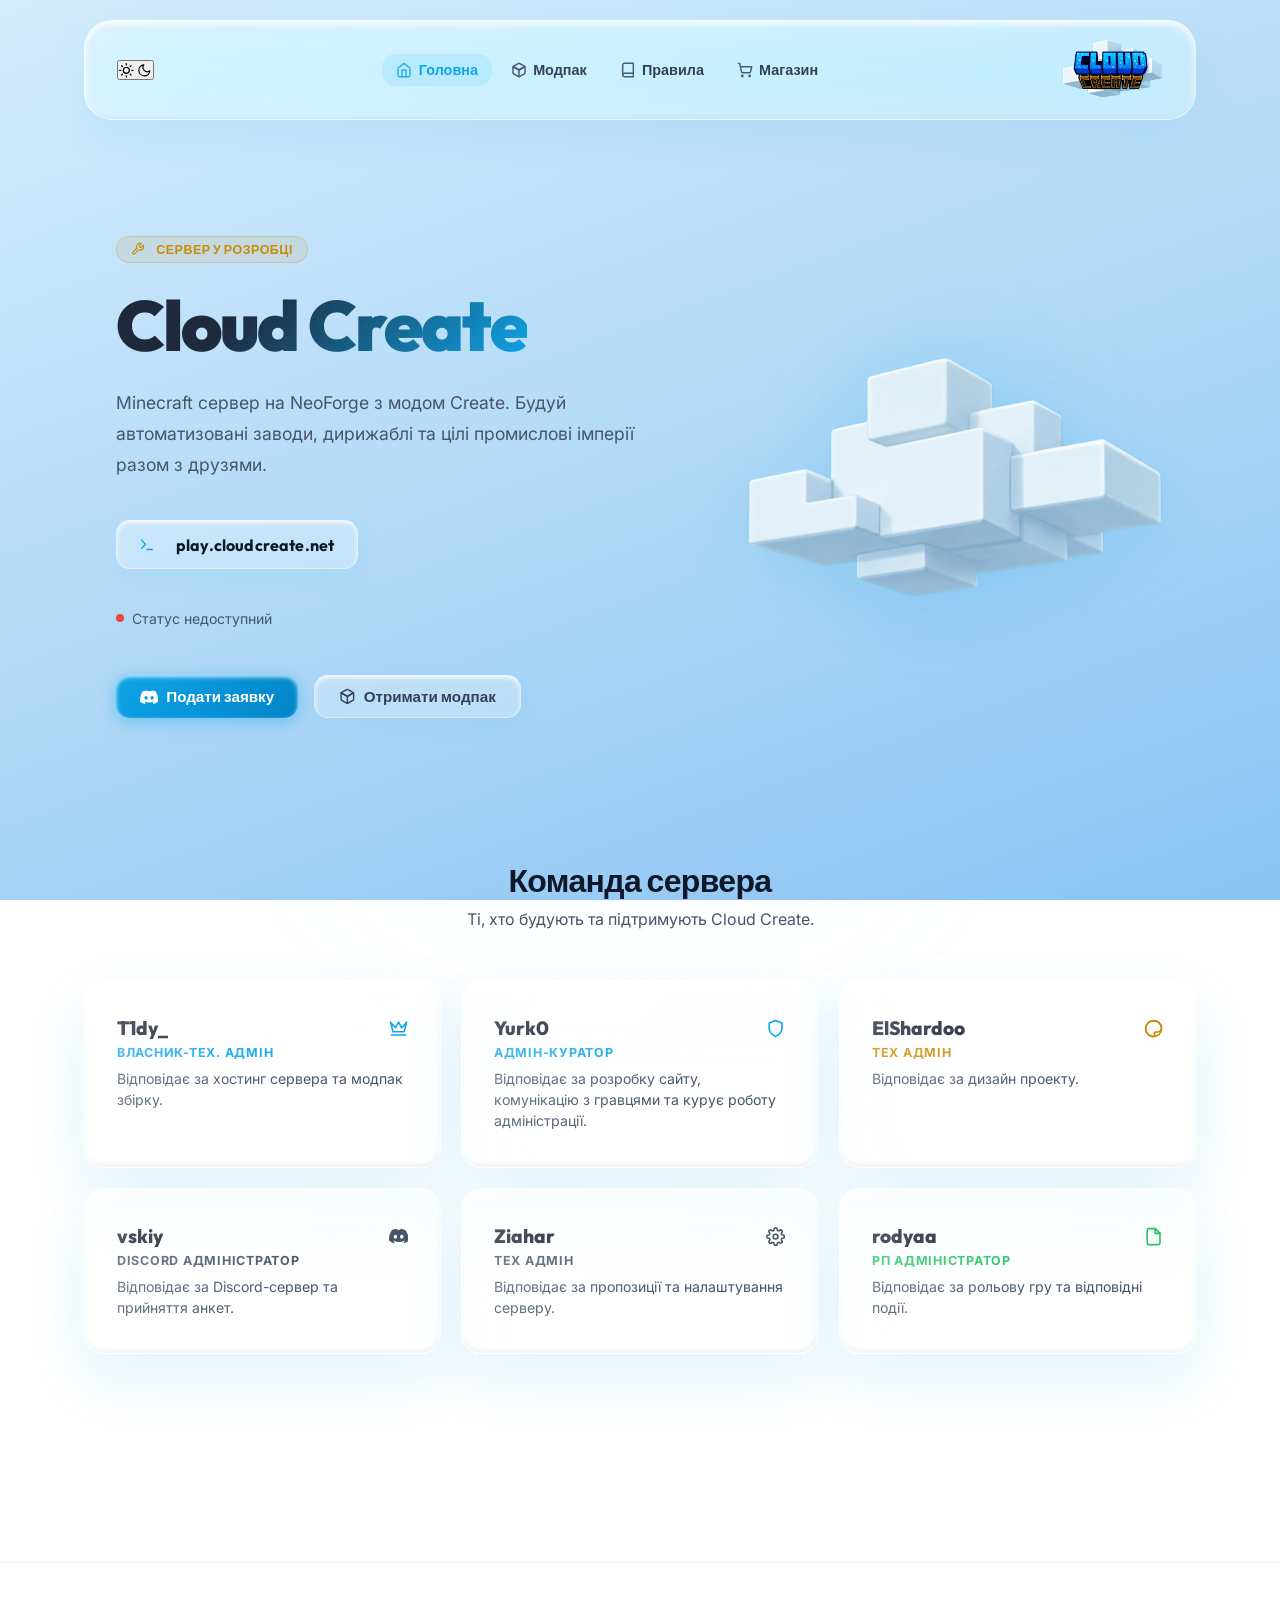
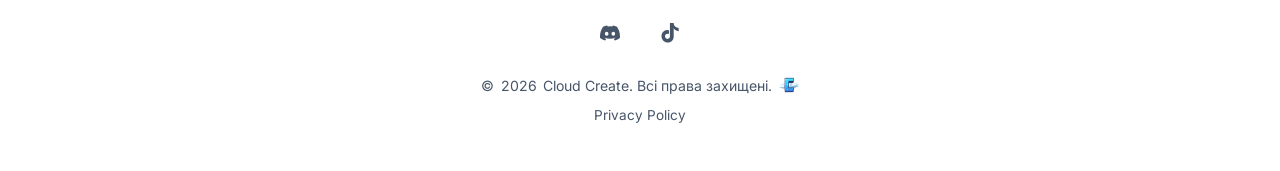
==== commit 3932e51e: "Update v1" ====
--- a/index.html
+++ b/index.html
@@ -38,6 +38,11 @@
         <span></span>
       </button>
 
+      
+      <button class="theme-toggle" id="theme-toggle" aria-label="Перемкнути тему">
+        <svg class="icon sun-icon" viewBox="0 0 24 24"><circle cx="12" cy="12" r="5"/><line x1="12" y1="1" x2="12" y2="3"/><line x1="12" y1="21" x2="12" y2="23"/><line x1="4.22" y1="4.22" x2="5.64" y2="5.64"/><line x1="18.36" y1="18.36" x2="19.78" y2="19.78"/><line x1="1" y1="12" x2="3" y2="12"/><line x1="21" y1="12" x2="23" y2="12"/><line x1="4.22" y1="19.78" x2="5.64" y2="18.36"/><line x1="18.36" y1="5.64" x2="19.78" y2="4.22"/></svg>
+        <svg class="icon moon-icon" viewBox="0 0 24 24"><path d="M21 12.79A9 9 0 1 1 11.21 3 7 7 0 0 0 21 12.79z"/></svg>
+      </button>
       <ul class="nav-links" id="nav-menu" role="list">
         <li><a href="index.html"><svg class="icon" viewBox="0 0 24 24"><path d="m3 9 9-7 9 7v11a2 2 0 0 1-2 2H5a2 2 0 0 1-2-2z"/><polyline points="9 22 9 12 15 12 15 22"/></svg> Головна</a></li>
         <li><a href="modpack.html"><svg class="icon" viewBox="0 0 24 24"><path d="M21 16V8a2 2 0 0 0-1-1.73l-7-4a2 2 0 0 0-2 0l-7 4A2 2 0 0 0 3 8v8a2 2 0 0 0 1 1.73l7 4a2 2 0 0 0 2 0l7-4A2 2 0 0 0 21 16z"/><polyline points="3.27 6.96 12 12.01 20.73 6.96"/><line x1="12" y1="22.08" x2="12" y2="12"/><line x1="12" y1="12" x2="3.27" y2="6.96"/><line x1="12" y1="12" x2="20.73" y2="6.96"/></svg> Модпак</a></li>
--- a/style.css
+++ b/style.css
@@ -33,7 +33,7 @@
   --slate-900: #0f172a;
 
   /* Semantic tokens */
-  --bg-body:    linear-gradient(160deg, #f0f9ff 0%, #e0f2fe 50%, #bae6fd 100%);
+  --bg-body:    linear-gradient(160deg, #d4ecfc 0%, #b2daf7 50%, #8ac3f2 100%);
   --bg-card:    rgba(255, 255, 255, 0.25);
   --bg-card-hover: rgba(255, 255, 255, 0.40);
   --bg-nav:     rgba(255, 255, 255, 0.35);
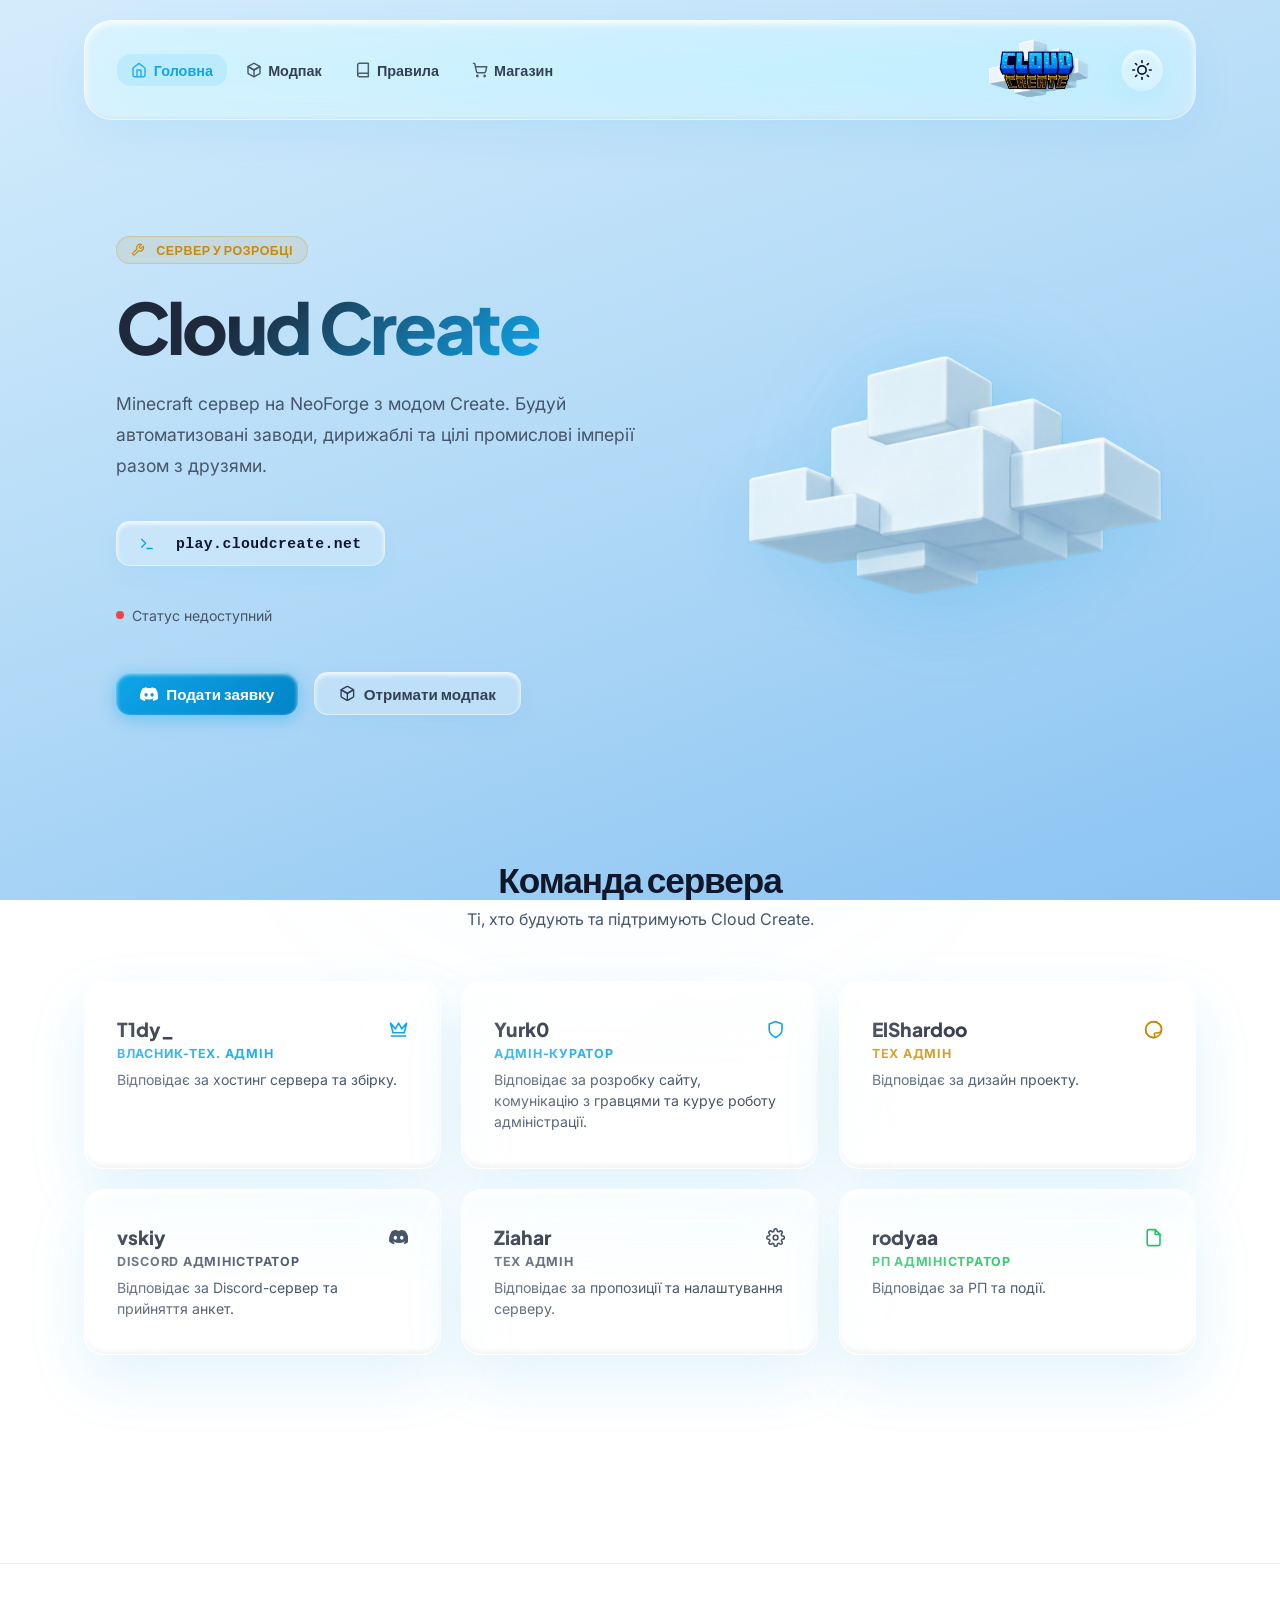
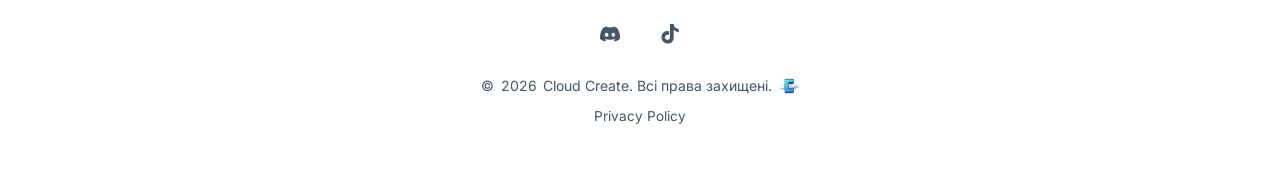
==== commit 6bcca046: "Index update" ====
--- a/index.html
+++ b/index.html
@@ -121,7 +121,7 @@
             </div>
             <div class="team-role role-sky">Власник-Тех. Адмін</div>
             <p style="color:var(--text-muted); font-size:0.88rem; line-height:1.5;">
-              Відповідає за хостинг сервера та модпак збірку.
+              Відповідає за хостинг сервера та збірку.
             </p>
           </div>
 
@@ -181,7 +181,7 @@
             </div>
             <div class="team-role role-green">РП Адміністратор</div>
             <p style="color:var(--text-muted); font-size:0.88rem; line-height:1.5;">
-              Відповідає за рольову гру та відповідні події.
+              Відповідає за РП та події.
             </p>
           </div>
         </div>
--- a/style.css
+++ b/style.css
@@ -2,7 +2,8 @@
    Cloud Create — Global Design System
    ===================================================== */
 
-@import url('https://fonts.googleapis.com/css2?family=Outfit:wght@300;400;500;600;700;800;900&family=Inter:wght@400;500;600&display=swap');
+@import url('https://fonts.googleapis.com/css2?family=Plus+Jakarta+Sans:ital,wght@0,300;0,400;0,500;0,600;0,700;0,800;0,900;1,400;1,600&family=Inter:wght@400;500;600;700&display=swap');
+@import url('https://fonts.cdnfonts.com/css/minecraft-4');
 
 /* =====================================================
    1. DESIGN TOKENS
@@ -56,9 +57,22 @@
   --shadow-md:  0 16px 40px rgba(14, 165, 233, 0.08), inset 0 3px 6px rgba(255, 255, 255, 0.9), inset 0 -2px 3px rgba(0, 0, 0, 0.05);
   --shadow-lg:  0 24px 60px rgba(14, 165, 233, 0.12), inset 0 3px 8px rgba(255, 255, 255, 0.95), inset 0 -3px 4px rgba(0, 0, 0, 0.06);
   --shadow-glow: 0 0 40px rgba(14, 165, 233, 0.3);
+  --shadow-card-hover: 0 25px 50px rgba(14, 165, 233, 0.12), inset 0 3px 6px rgba(255, 255, 255, 0.8), inset 0 -1.5px 2px rgba(0, 0, 0, 0.04);
+  
+  /* Glass highlights & shines */
+  --border-highlight-top: rgba(255, 255, 255, 0.75);
+  --border-highlight-left: rgba(255, 255, 255, 0.60);
+  --card-shine: linear-gradient(135deg, rgba(255, 255, 255, 0.35), transparent 60%);
+  --bg-item: linear-gradient(135deg, rgba(255, 255, 255, 0.22) 0%, rgba(255, 255, 255, 0.12) 100%);
+  --bg-item-hover: linear-gradient(135deg, rgba(255, 255, 255, 0.38) 0%, rgba(255, 255, 255, 0.22) 100%);
+  --border-item: rgba(255, 255, 255, 0.45);
+  --border-item-hover: rgba(255, 255, 255, 0.70);
+
+  --nav-border-top: rgba(255, 255, 255, 0.8);
+  --nav-border-left: rgba(255, 255, 255, 0.7);
 
   /* Typography */
-  --font-display: 'Outfit', sans-serif;
+  --font-display: 'Plus Jakarta Sans', sans-serif;
   --font-body:    'Inter', sans-serif;
 
   /* Custom Easings (Emil Kowalski) */
@@ -94,12 +108,25 @@
   --border:     rgba(255, 255, 255, 0.08);
   --border-card: rgba(255, 255, 255, 0.12);
 
-  --shadow-sm:  0 8px 24px rgba(0, 0, 0, 0.35), inset 0 1px 2px rgba(255, 255, 255, 0.15), inset 0 -1px 2px rgba(0, 0, 0, 0.3);
-  --shadow-md:  0 16px 40px rgba(0, 0, 0, 0.45), inset 0 1.5px 3px rgba(255, 255, 255, 0.18), inset 0 -2px 3px rgba(0, 0, 0, 0.4);
-  --shadow-lg:  0 24px 60px rgba(0, 0, 0, 0.55), inset 0 2px 4px rgba(255, 255, 255, 0.2), inset 0 -3px 4px rgba(0, 0, 0, 0.5);
+  --shadow-sm:  0 8px 24px rgba(0, 0, 0, 0.35), inset 0 1px 2px rgba(255, 255, 255, 0.03), inset 0 -1px 2px rgba(0, 0, 0, 0.3);
+  --shadow-md:  0 16px 40px rgba(0, 0, 0, 0.45), inset 0 1.5px 3px rgba(255, 255, 255, 0.04), inset 0 -2px 3px rgba(0, 0, 0, 0.4);
+  --shadow-lg:  0 24px 60px rgba(0, 0, 0, 0.55), inset 0 2px 4px rgba(255, 255, 255, 0.05), inset 0 -3px 4px rgba(0, 0, 0, 0.5);
   --shadow-glow: 0 0 40px rgba(14, 165, 233, 0.2);
+  --shadow-card-hover: 0 25px 50px rgba(0, 0, 0, 0.55), inset 0 1.5px 3px rgba(255, 255, 255, 0.05), inset 0 -1.5px 2px rgba(0, 0, 0, 0.4);
 
   --slate-800: #e2e8f0;
+
+  /* Glass highlights & shines */
+  --border-highlight-top: rgba(255, 255, 255, 0.06);
+  --border-highlight-left: rgba(255, 255, 255, 0.03);
+  --card-shine: linear-gradient(135deg, rgba(255, 255, 255, 0.02), transparent 60%);
+  --bg-item: linear-gradient(135deg, rgba(15, 23, 42, 0.35) 0%, rgba(15, 23, 42, 0.15) 100%);
+  --bg-item-hover: linear-gradient(135deg, rgba(15, 23, 42, 0.55) 0%, rgba(15, 23, 42, 0.35) 100%);
+  --border-item: rgba(255, 255, 255, 0.06);
+  --border-item-hover: rgba(255, 255, 255, 0.12);
+
+  --nav-border-top: rgba(255, 255, 255, 0.06);
+  --nav-border-left: rgba(255, 255, 255, 0.03);
 }
 
 /* =====================================================
@@ -174,8 +201,8 @@
   backdrop-filter: blur(36px) saturate(210%);
   -webkit-backdrop-filter: blur(36px) saturate(210%);
   border: 1px solid var(--border-card);
-  border-top: 1px solid rgba(255, 255, 255, 0.8);
-  border-left: 1px solid rgba(255, 255, 255, 0.7);
+  border-top: 1px solid var(--nav-border-top);
+  border-left: 1px solid var(--nav-border-left);
   box-shadow: var(--shadow-md);
   border-radius: var(--radius-xl);
   height: 100%;
@@ -189,6 +216,7 @@
 
 .logo {
   order: 3;
+  margin-left: auto;
 }
 
 .logo a {
@@ -255,6 +283,80 @@
 .nav-links a i {
   font-size: 0.8rem;
   opacity: 0.8;
+}
+
+/* Theme Toggle Button */
+.theme-toggle {
+  order: 4; /* Place after logo */
+  background: rgba(255, 255, 255, 0.05);
+  border: 1px solid rgba(255, 255, 255, 0.1);
+  color: var(--text-main);
+  width: 42px;
+  height: 42px;
+  border-radius: 50%;
+  display: flex;
+  align-items: center;
+  justify-content: center;
+  cursor: pointer;
+  transition: background-color 300ms var(--ease-out-expo),
+              border-color 300ms var(--ease-out-expo),
+              transform 300ms var(--ease-out-expo),
+              box-shadow 300ms var(--ease-out-expo);
+  box-shadow: var(--shadow-sm);
+  position: relative;
+  overflow: hidden;
+  backdrop-filter: blur(8px);
+  -webkit-backdrop-filter: blur(8px);
+}
+
+.theme-toggle:hover {
+  border-color: var(--accent);
+  box-shadow: 0 0 16px rgba(14, 165, 233, 0.4);
+  transform: translateY(-2px);
+  background: rgba(14, 165, 233, 0.1);
+}
+
+.theme-toggle:active {
+  transform: translateY(0) scale(0.92);
+}
+
+.theme-toggle .icon {
+  width: 20px;
+  height: 20px;
+  position: absolute;
+  transition: transform 500ms var(--ease-out-expo),
+              opacity 500ms var(--ease-out-expo),
+              color 300ms ease;
+}
+
+.theme-toggle .sun-icon {
+  color: var(--gold-400);
+}
+
+.theme-toggle .moon-icon {
+  color: var(--slate-300);
+}
+
+/* Light mode state */
+html:not(.dark-theme) .theme-toggle .sun-icon {
+  transform: translateY(0) rotate(0);
+  opacity: 1;
+}
+
+html:not(.dark-theme) .theme-toggle .moon-icon {
+  transform: translateY(20px) rotate(-90deg);
+  opacity: 0;
+}
+
+/* Dark mode state */
+html.dark-theme .theme-toggle .sun-icon {
+  transform: translateY(-20px) rotate(90deg);
+  opacity: 0;
+}
+
+html.dark-theme .theme-toggle .moon-icon {
+  transform: translateY(0) rotate(0);
+  opacity: 1;
 }
 
 /* Mobile menu toggle */
@@ -358,7 +460,7 @@
   background: var(--bg-card);
   color: var(--text-body);
   border: 1px solid var(--border-card);
-  border-top: 1px solid rgba(255, 255, 255, 0.75);
+  border-top: 1px solid var(--border-highlight-top);
   box-shadow: var(--shadow-sm);
   backdrop-filter: blur(24px) saturate(200%);
   -webkit-backdrop-filter: blur(24px) saturate(200%);
@@ -395,8 +497,8 @@
   backdrop-filter: blur(32px) saturate(200%);
   -webkit-backdrop-filter: blur(32px) saturate(200%);
   border: 1px solid var(--border-card);
-  border-top: 1px solid rgba(255, 255, 255, 0.75);
-  border-left: 1px solid rgba(255, 255, 255, 0.6);
+  border-top: 1px solid var(--border-highlight-top);
+  border-left: 1px solid var(--border-highlight-left);
   border-radius: var(--radius-lg);
   box-shadow: var(--shadow-lg);
   transition: transform 400ms var(--ease-out-expo),
@@ -414,7 +516,7 @@
   content: '';
   position: absolute;
   inset: 0;
-  background: linear-gradient(135deg, rgba(255, 255, 255, 0.35), transparent 60%);
+  background: var(--card-shine);
   pointer-events: none;
   z-index: 2;
 }
@@ -423,7 +525,7 @@
   .card:hover {
     transform: translateY(-6px);
     background-color: var(--bg-card-hover);
-    box-shadow: 0 25px 50px rgba(14, 165, 233, 0.12), inset 0 3px 6px rgba(255, 255, 255, 0.8), inset 0 -1.5px 2px rgba(0, 0, 0, 0.04);
+    box-shadow: var(--shadow-card-hover);
   }
   .card-sky:hover {
     border-color: rgba(14, 165, 233, 0.4);
@@ -508,6 +610,12 @@
 
 .ip-box:active { transform: translateY(1px) scale(0.97); }
 
+#server-ip {
+  font-family: 'Minecraft', monospace;
+  font-size: 0.92em;
+  letter-spacing: 0.03em;
+}
+
 .ip-copy-hint {
   font-size: 0.78rem;
   font-weight: 500;
@@ -601,10 +709,10 @@
    ===================================================== */
 .section-title {
   font-family: var(--font-display);
-  font-size: 2rem;
+  font-size: 2.2rem;
   font-weight: 800;
   color: var(--text-main);
-  letter-spacing: -0.02em;
+  letter-spacing: -0.03em;
   line-height: 1.15;
 }
 
@@ -678,7 +786,7 @@
   font-family: var(--font-display);
   font-size: clamp(2.8rem, 5.5vw, 4.6rem);
   font-weight: 900;
-  letter-spacing: -0.03em;
+  letter-spacing: -0.04em;
   line-height: 1.1;
   background: linear-gradient(135deg, var(--slate-800) 30%, var(--sky-500) 100%);
   -webkit-background-clip: text;
@@ -843,12 +951,14 @@
 
 /* Interlocking gear mechanism showcase */
 .mechanism-card {
-  background: rgba(255, 255, 255, 0.38);
+  background: var(--bg-card);
   backdrop-filter: blur(28px) saturate(190%);
   -webkit-backdrop-filter: blur(28px) saturate(190%);
-  border: 1px solid rgba(255, 255, 255, 0.75);
+  border: 1px solid var(--border-card);
+  border-top: 1px solid var(--border-highlight-top);
+  border-left: 1px solid var(--border-highlight-left);
   border-radius: var(--radius-xl);
-  box-shadow: 0 20px 50px rgba(14, 165, 233, 0.05), inset 0 1.5px 2px rgba(255, 255, 255, 0.8), inset 0 -1.5px 2px rgba(0, 0, 0, 0.03);
+  box-shadow: var(--shadow-lg);
   width: 100%;
   aspect-ratio: 1 / 1;
   max-width: 380px;
@@ -1099,8 +1209,8 @@
   backdrop-filter: blur(32px) saturate(200%);
   -webkit-backdrop-filter: blur(32px) saturate(200%);
   border: 1px solid var(--border-card);
-  border-top: 1px solid rgba(255, 255, 255, 0.75);
-  border-left: 1px solid rgba(255, 255, 255, 0.6);
+  border-top: 1px solid var(--border-highlight-top);
+  border-left: 1px solid var(--border-highlight-left);
   border-radius: var(--radius-lg);
   padding: 2rem 1.75rem;
   display: flex;
@@ -1160,6 +1270,182 @@
   flex-shrink: 0;
 }
 
+/* Shop Alert Banner */
+.shop-alert-banner {
+  display: inline-flex;
+  align-items: center;
+  justify-content: center;
+  gap: 0.65rem;
+  background: rgba(239, 68, 68, 0.08);
+  border: 1px solid rgba(239, 68, 68, 0.2);
+  border-top: 1px solid rgba(239, 68, 68, 0.35);
+  border-radius: var(--radius-full);
+  padding: 0.5rem 1.4rem;
+  color: #fca5a5;
+  margin: 1.5rem auto 0;
+  box-shadow: 0 8px 32px rgba(239, 68, 68, 0.04);
+  position: relative;
+  overflow: hidden;
+  backdrop-filter: blur(16px);
+  -webkit-backdrop-filter: blur(16px);
+}
+
+.shop-alert-banner span {
+  font-family: var(--font-display);
+  font-weight: 800;
+  text-transform: uppercase;
+  letter-spacing: 0.06em;
+  font-size: 0.82rem;
+}
+
+.shop-alert-banner .icon {
+  color: #ef4444;
+  width: 18px;
+  height: 18px;
+  flex-shrink: 0;
+}
+
+.alert-pulse {
+  animation: alert-pulse-anim 2s infinite ease-in-out;
+}
+
+@keyframes alert-pulse-anim {
+  0%, 100% { opacity: 0.7; transform: scale(1); }
+  50% { opacity: 1; transform: scale(1.1); }
+}
+
+html:not(.dark-theme) .shop-alert-banner {
+  background: rgba(239, 68, 68, 0.04);
+  border-color: rgba(239, 68, 68, 0.15);
+  color: #b91c1c;
+}
+
+/* Premium Shop Cards */
+.shop-card.featured {
+  border: 1px solid rgba(245, 158, 11, 0.25);
+  border-top: 4px solid var(--gold-600);
+  box-shadow: 0 20px 48px rgba(245, 158, 11, 0.08), var(--shadow-md);
+  background-color: rgba(245, 158, 11, 0.02);
+}
+
+html.dark-theme .shop-card.featured {
+  background-color: rgba(245, 158, 11, 0.01);
+}
+
+.shop-card.featured::before {
+  content: 'POPULAR';
+  position: absolute;
+  top: 12px;
+  right: 12px;
+  background: linear-gradient(135deg, var(--amber-500), var(--gold-600));
+  color: #fff;
+  font-size: 0.65rem;
+  font-weight: 900;
+  padding: 0.2rem 0.6rem;
+  border-radius: var(--radius-sm);
+  letter-spacing: 0.05em;
+  box-shadow: 0 2px 8px rgba(202, 138, 4, 0.3);
+}
+
+.shop-card .card-icon-wrapper {
+  width: 52px;
+  height: 52px;
+  border-radius: 14px;
+  display: flex;
+  align-items: center;
+  justify-content: center;
+  margin-bottom: 0.5rem;
+}
+
+.shop-card .card-icon-wrapper.sky {
+  background: rgba(14, 165, 233, 0.08);
+  color: var(--sky-500);
+  border: 1px solid rgba(14, 165, 233, 0.15);
+}
+
+.shop-card .card-icon-wrapper.gold {
+  background: rgba(245, 158, 11, 0.08);
+  color: var(--amber-500);
+  border: 1px solid rgba(245, 158, 11, 0.15);
+}
+
+.shop-card .card-icon-wrapper.danger {
+  background: rgba(239, 68, 68, 0.08);
+  color: #ef4444;
+  border: 1px solid rgba(239, 68, 68, 0.15);
+}
+
+.shop-card .card-icon-wrapper .icon {
+  width: 24px;
+  height: 24px;
+}
+
+/* Support Benefits Section */
+.support-benefit {
+  background: var(--bg-card);
+  border: 1px solid var(--border-card);
+  border-top: 1px solid var(--border-highlight-top);
+  border-radius: var(--radius-lg);
+  padding: 2.2rem 1.75rem;
+  text-align: center;
+  backdrop-filter: blur(24px);
+  -webkit-backdrop-filter: blur(24px);
+  box-shadow: var(--shadow-sm);
+  transition: transform 300ms var(--ease-out-expo), box-shadow 300ms var(--ease-out-expo);
+}
+
+.support-benefit:hover {
+  transform: translateY(-5px);
+  box-shadow: var(--shadow-md);
+}
+
+.benefit-icon-wrapper {
+  width: 58px;
+  height: 58px;
+  border-radius: 50%;
+  display: flex;
+  align-items: center;
+  justify-content: center;
+  margin: 0 auto 1.25rem;
+}
+
+.benefit-icon-wrapper.sky {
+  background: rgba(14, 165, 233, 0.08);
+  color: var(--sky-500);
+  border: 1px solid rgba(14, 165, 233, 0.15);
+}
+
+.benefit-icon-wrapper.gold {
+  background: rgba(245, 158, 11, 0.08);
+  color: var(--amber-500);
+  border: 1px solid rgba(245, 158, 11, 0.15);
+}
+
+.benefit-icon-wrapper.purple {
+  background: rgba(168, 85, 247, 0.08);
+  color: #a855f7;
+  border: 1px solid rgba(168, 85, 247, 0.15);
+}
+
+.benefit-icon-wrapper .icon {
+  width: 26px;
+  height: 26px;
+}
+
+.support-benefit h4 {
+  font-family: var(--font-display);
+  font-size: 1.15rem;
+  font-weight: 800;
+  margin-bottom: 0.6rem;
+  color: var(--text-main);
+}
+
+.support-benefit p {
+  font-size: 0.88rem;
+  color: var(--text-muted);
+  line-height: 1.5;
+}
+
 /* =====================================================
    19. MODPACK STEPS & TABS
    ===================================================== */
@@ -1173,7 +1459,7 @@
 .tab-btn {
   background: var(--bg-card);
   border: 1px solid var(--border-card);
-  border-top: 1px solid rgba(255, 255, 255, 0.75);
+  border-top: 1px solid var(--border-highlight-top);
   border-radius: var(--radius-md);
   padding: 0.75rem 1.75rem;
   font-family: var(--font-display);
@@ -1488,7 +1774,7 @@
   border-color: rgba(14, 165, 233, 0.12);
   backdrop-filter: blur(8px);
   -webkit-backdrop-filter: blur(8px);
-  box-shadow: inset 0 1px 2px rgba(255, 255, 255, 0.5), var(--shadow-sm);
+  box-shadow: inset 0 1px 2px var(--border-highlight-top), var(--shadow-sm);
 }
 
 .rules-menu-item:active {
@@ -1585,6 +1871,13 @@
   padding-bottom: 1rem;
 }
 
+.rules-card-title span {
+  background: linear-gradient(135deg, var(--text-main) 30%, var(--sky-500) 100%);
+  -webkit-background-clip: text;
+  -webkit-text-fill-color: transparent;
+  background-clip: text;
+}
+
 .rules-card-title .icon {
   width: 28px;
   height: 28px;
@@ -1642,9 +1935,9 @@
   display: flex;
   gap: 1rem;
   padding: 1.1rem 1.35rem;
-  background: linear-gradient(135deg, rgba(255, 255, 255, 0.38) 0%, rgba(255, 255, 255, 0.18) 100%);
+  background: var(--bg-item);
   border-radius: var(--radius-md);
-  border: 1px solid rgba(255, 255, 255, 0.45);
+  border: 1px solid var(--border-item);
   border-left: 4px solid rgba(14, 165, 233, 0.4);
   box-shadow: var(--shadow-sm);
   transition: background-color 200ms var(--ease-out-expo), border-color 200ms var(--ease-out-expo),
@@ -1652,8 +1945,8 @@
 }
 
 .rule-item:hover {
-  background: linear-gradient(135deg, rgba(255, 255, 255, 0.55) 0%, rgba(255, 255, 255, 0.3) 100%);
-  border-color: rgba(255, 255, 255, 0.7);
+  background: var(--bg-item-hover);
+  border-color: var(--border-item-hover);
   border-left-color: var(--sky-400);
   transform: translateX(3px);
   box-shadow: 0 8px 20px rgba(14, 165, 233, 0.06);
@@ -1770,14 +2063,14 @@
   gap: 1rem;
   padding: 0.9rem 1.1rem;
   border-radius: var(--radius-md);
-  border: 1px solid rgba(255, 255, 255, 0.35);
-  background: rgba(255, 255, 255, 0.2);
+  border: 1px solid var(--border-item);
+  background: var(--bg-item);
   transition: background-color 180ms var(--ease-out-expo), border-color 180ms var(--ease-out-expo);
 }
 
 .rule-relation-item:hover {
-  background: rgba(255, 255, 255, 0.32);
-  border-color: rgba(255, 255, 255, 0.55);
+  background: var(--bg-item-hover);
+  border-color: var(--border-item-hover);
 }
 
 .rule-relation-badge {
@@ -1833,14 +2126,14 @@
   display: flex;
   gap: 0.85rem;
   padding: 0.85rem 1.1rem;
-  background: rgba(255, 255, 255, 0.22);
+  background: var(--bg-item);
   border-radius: var(--radius-md);
   border-left: 3px solid rgba(14, 165, 233, 0.28);
   transition: background 180ms var(--ease-out-expo), border-color 180ms var(--ease-out-expo);
 }
 
 .rule-phase-item:hover {
-  background: rgba(255, 255, 255, 0.38);
+  background: var(--bg-item-hover);
   border-color: var(--sky-400);
 }
 
@@ -2282,4 +2575,3 @@
   from { opacity: 0; transform: scale(1.005); }
   to { opacity: 1; transform: scale(1); }
 }
-
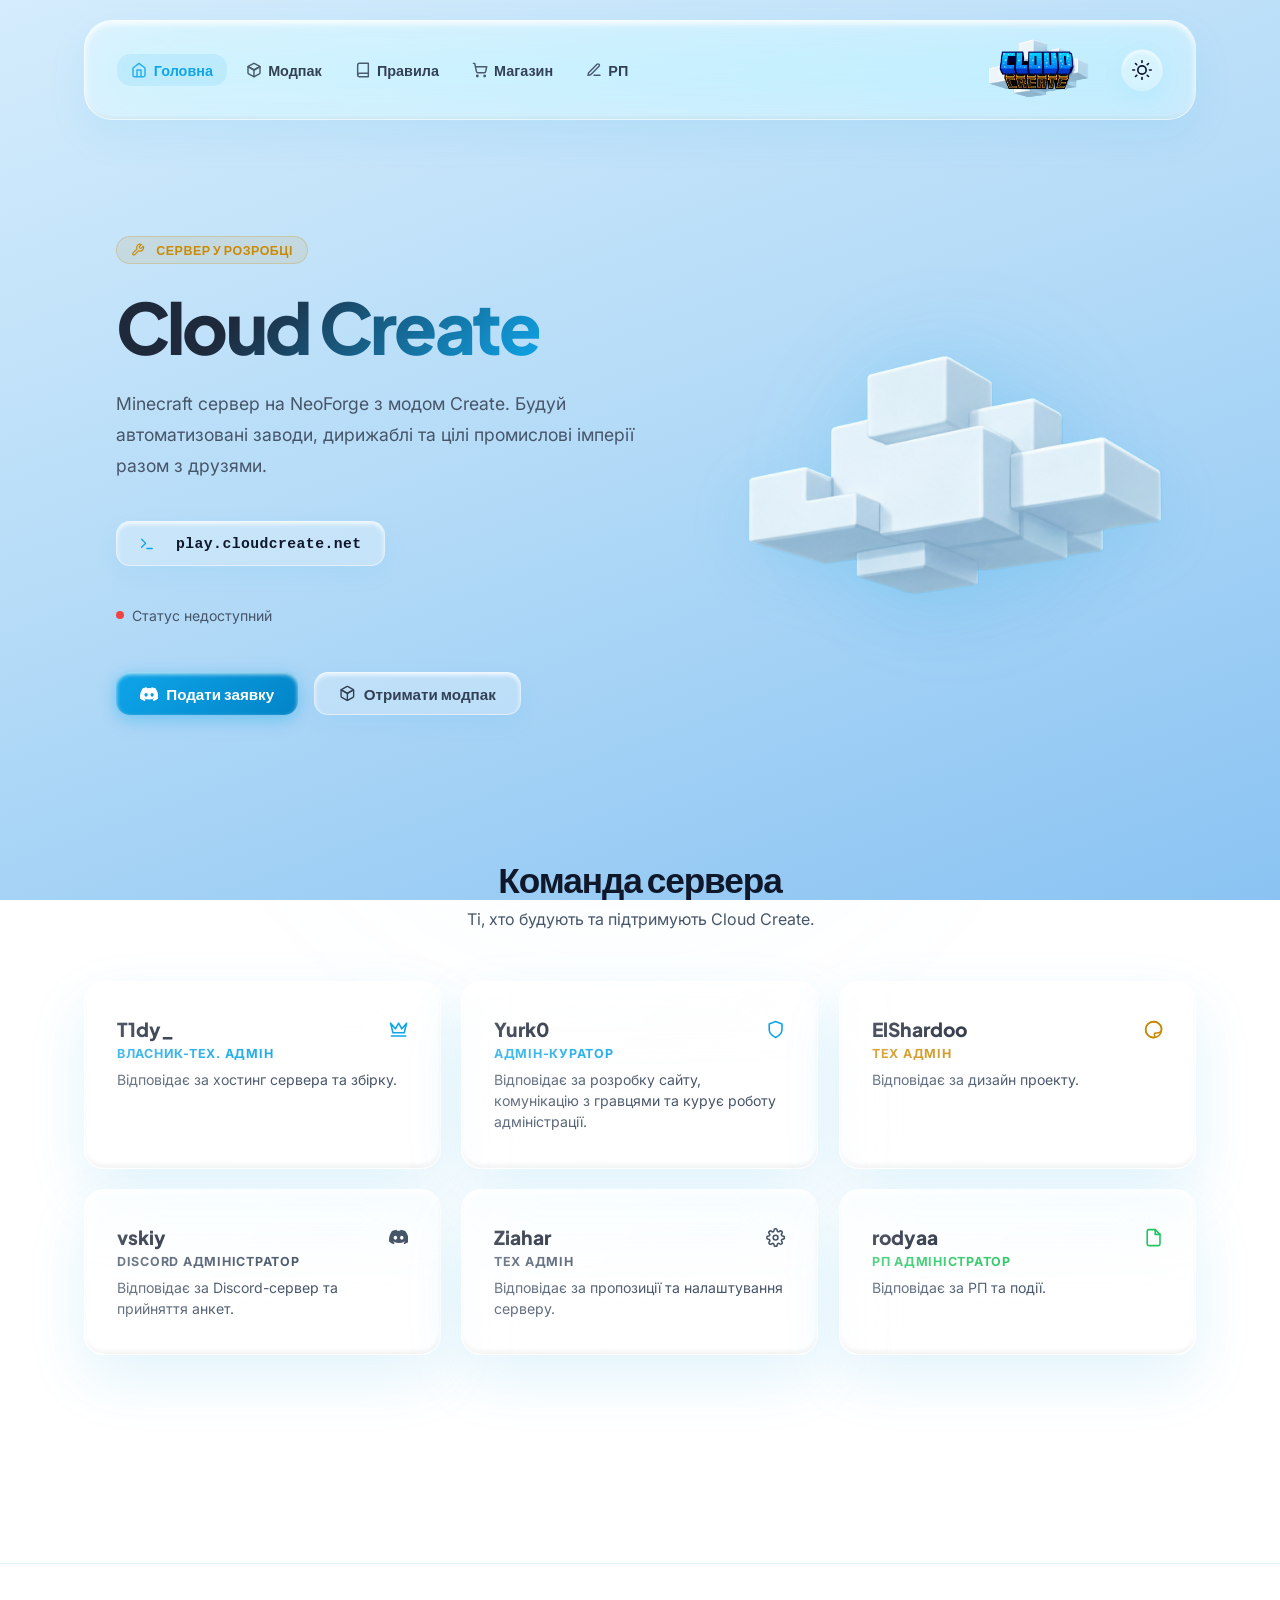
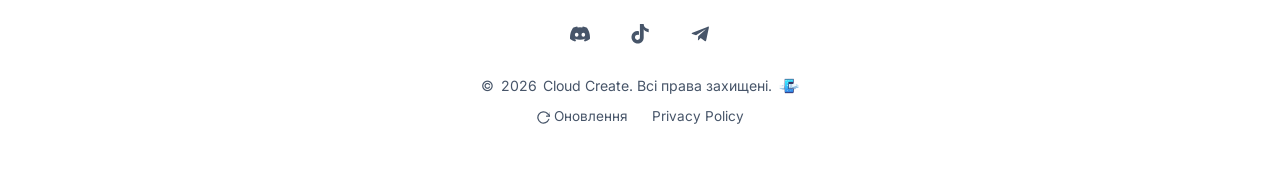
==== commit c9fcc9e3: "Update v2" ====
--- a/index.html
+++ b/index.html
@@ -44,10 +44,11 @@
         <svg class="icon moon-icon" viewBox="0 0 24 24"><path d="M21 12.79A9 9 0 1 1 11.21 3 7 7 0 0 0 21 12.79z"/></svg>
       </button>
       <ul class="nav-links" id="nav-menu" role="list">
-        <li><a href="index.html"><svg class="icon" viewBox="0 0 24 24"><path d="m3 9 9-7 9 7v11a2 2 0 0 1-2 2H5a2 2 0 0 1-2-2z"/><polyline points="9 22 9 12 15 12 15 22"/></svg> Головна</a></li>
+        <li><a href="index.html" class="active"><svg class="icon" viewBox="0 0 24 24"><path d="m3 9 9-7 9 7v11a2 2 0 0 1-2 2H5a2 2 0 0 1-2-2z"/><polyline points="9 22 9 12 15 12 15 22"/></svg> Головна</a></li>
         <li><a href="modpack.html"><svg class="icon" viewBox="0 0 24 24"><path d="M21 16V8a2 2 0 0 0-1-1.73l-7-4a2 2 0 0 0-2 0l-7 4A2 2 0 0 0 3 8v8a2 2 0 0 0 1 1.73l7 4a2 2 0 0 0 2 0l7-4A2 2 0 0 0 21 16z"/><polyline points="3.27 6.96 12 12.01 20.73 6.96"/><line x1="12" y1="22.08" x2="12" y2="12"/><line x1="12" y1="12" x2="3.27" y2="6.96"/><line x1="12" y1="12" x2="20.73" y2="6.96"/></svg> Модпак</a></li>
         <li><a href="rules.html"><svg class="icon" viewBox="0 0 24 24"><path d="M4 19.5A2.5 2.5 0 0 1 6.5 17H20"/><path d="M6.5 2H20v20H6.5A2.5 2.5 0 0 1 4 19.5v-15A2.5 2.5 0 0 1 6.5 2z"/></svg> Правила</a></li>
         <li><a href="shop.html"><svg class="icon" viewBox="0 0 24 24"><circle cx="8" cy="21" r="1"/><circle cx="19" cy="21" r="1"/><path d="M2.05 2.05h2l2.66 12.42a2 2 0 0 0 2 1.58h9.78a2 2 0 0 0 1.95-1.57l1.65-7.43H5.12"/></svg> Магазин</a></li>
+        <li><a href="rp.html"><svg class="icon" viewBox="0 0 24 24"><path d="M12 20h9"/><path d="M16.5 3.5a2.121 2.121 0 0 1 3 3L7 19l-4 1 1-4L16.5 3.5z"/></svg> РП</a></li>
       </ul>
     </nav>
   </header>
@@ -198,12 +199,19 @@
       <a href="#" data-tiktok-url target="_blank" rel="noopener" title="TikTok" aria-label="TikTok">
         <svg class="icon" viewBox="0 0 24 24" style="width:20px; height:20px; stroke:none; fill:currentColor;"><path d="M12.525.02c1.31-.02 2.61-.01 3.91-.02.08 1.53.63 3.09 1.75 4.17 1.12 1.11 2.7 1.62 4.24 1.79v4.03c-1.44-.17-2.89-.6-4.09-1.47-.77-.56-1.44-1.27-1.9-2.1v9.99c-.06 2.05-.87 4.13-2.5 5.39-1.92 1.52-4.66 1.9-6.96 1.15-2.53-.79-4.51-2.96-5.06-5.56-.63-2.88.58-6.15 3-7.76 1.71-1.15 3.92-1.36 5.86-.78v4.2c-1.2-.44-2.6-.28-3.61.52-.98.74-1.35 2.1-1.04 3.29.32 1.34 1.62 2.29 2.99 2.23 1.52-.01 2.76-1.25 2.77-2.77V.02Z"/></svg>
       </a>
+      <a href="#" data-telegram-url target="_blank" rel="noopener" title="Telegram" aria-label="Telegram">
+        <svg class="icon" viewBox="0 0 24 24" style="width:20px; height:20px; stroke:none; fill:currentColor;"><path d="M20.665 3.717l-17.73 6.837c-1.21.486-1.203 1.161-.222 1.462l4.552 1.42 10.532-6.645c.498-.303.953-.14.579.192l-8.533 7.701-.33 4.955c.485 0 .7-.223.971-.485l2.334-2.27 4.857 3.589c.895.493 1.538.239 1.761-.83l3.186-15.01c.326-1.309-.5-1.902-1.357-1.42z"/></svg>
+      </a>
     </div>
     <p style="display: flex; align-items: center; justify-content: center; gap: 0.4rem; flex-wrap: wrap;">
       © <span data-year></span> Cloud Create. Всі права захищені.
       <img src="logo_s.png" alt="" style="width: 1.25rem; height: 1.25rem; object-fit: contain; opacity: 0.8; vertical-align: middle;">
     </p>
     <div class="footer-links">
+      <a href="updates.html" class="footer-update-link">
+        <svg class="icon update-btn-icon" viewBox="0 0 24 24"><polyline points="23 4 23 10 17 10"></polyline><path d="M20.49 15a9 9 0 1 1-2.12-9.36L23 10"></path></svg>
+        Оновлення
+      </a>
       <a href="privacy-policy.html">Privacy Policy</a>
     </div>
   </footer>
--- a/style.css
+++ b/style.css
@@ -1591,6 +1591,12 @@
                 transform 300ms var(--ease-out-expo);
   }
 
+  html.dark-theme .nav-links {
+    background: rgba(15, 23, 42, 0.82);
+    border-color: rgba(255, 255, 255, 0.08);
+    box-shadow: var(--shadow-lg), inset 0 1.5px 2px rgba(255, 255, 255, 0.02), inset 0 -1px 2px rgba(0, 0, 0, 0.3);
+  }
+
   .nav-links.open {
     opacity: 1;
     transform: translateY(0) scale(1);
@@ -2316,6 +2322,16 @@
   transform: scale(0.97);
 }
 
+html.dark-theme .rules-mobile-trigger {
+  background: rgba(15, 23, 42, 0.55);
+  border-color: rgba(255, 255, 255, 0.08);
+}
+
+html.dark-theme .rules-mobile-dropdown {
+  background: rgba(9, 13, 22, 0.90);
+  border-color: rgba(255, 255, 255, 0.08);
+}
+
 /* =====================================================
    24. RESPONSIVE LAYOUT OVERRIDES FOR RULES
    ===================================================== */
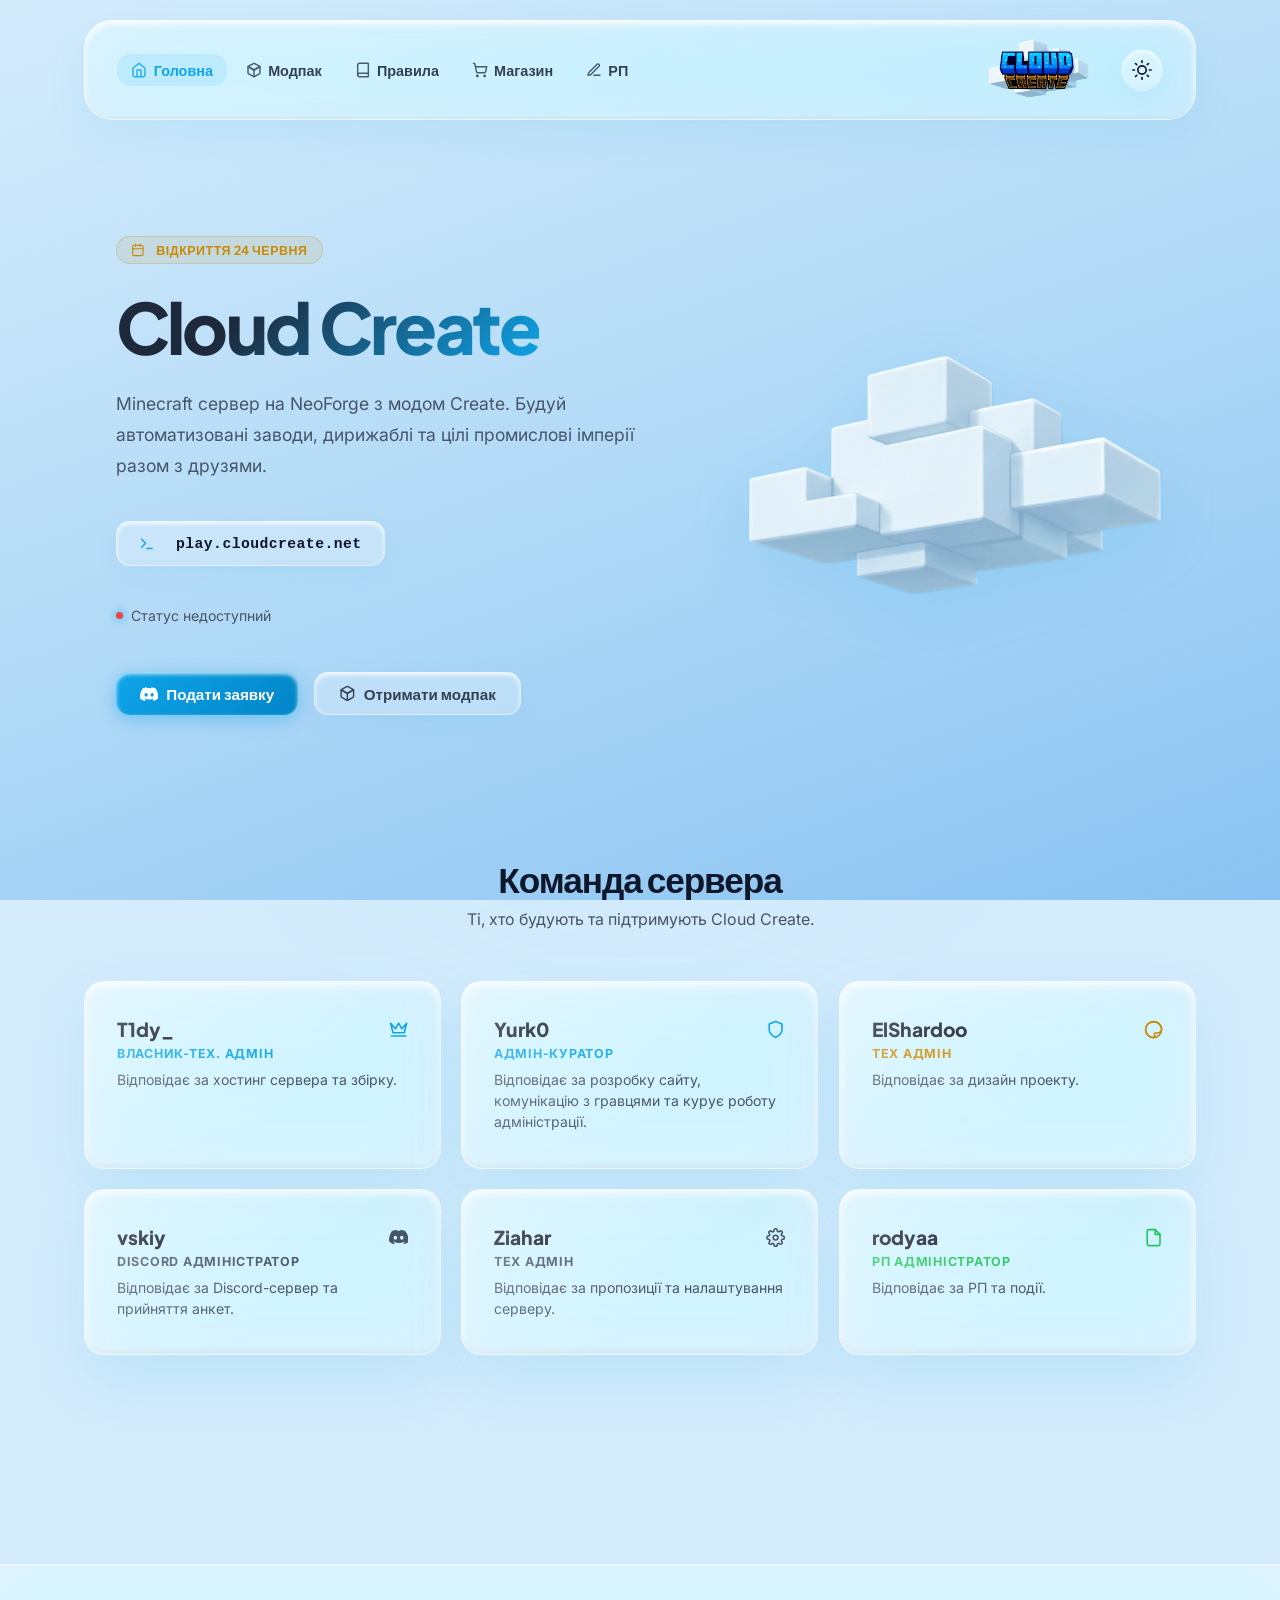
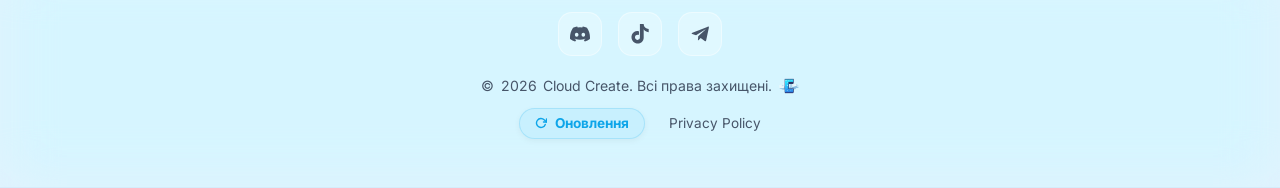
==== commit 3252b306: "Modpack Release" ====
--- a/index.html
+++ b/index.html
@@ -60,8 +60,8 @@
       <section class="hero">
         <div class="hero-info stagger">
           <div class="badge badge-gold" style="margin-bottom:1.5rem;">
-            <svg class="icon" viewBox="0 0 24 24" style="margin-right:0.3rem;"><path d="M14.7 6.3a1 1 0 0 0 0 1.4l1.6 1.6a1 1 0 0 0 1.4 0l3.77-3.77a6 6 0 0 1-7.94 7.94l-6.91 6.91a2.12 2.12 0 0 1-3-3l6.91-6.91a6 6 0 0 1 7.94-7.94l-3.76 3.76z"/></svg>
-            Сервер у розробці
+            <svg class="icon" viewBox="0 0 24 24" style="margin-right:0.3rem;" fill="none" stroke="currentColor" stroke-width="2.5" stroke-linecap="round" stroke-linejoin="round"><rect x="3" y="4" width="18" height="18" rx="2" ry="2"/><line x1="16" y1="2" x2="16" y2="6"/><line x1="8" y1="2" x2="8" y2="6"/><line x1="3" y1="10" x2="21" y2="10"/></svg>
+            Відкриття 24 червня
           </div>
 
           <h1 class="hero-title">Cloud Create</h1>
--- a/style.css
+++ b/style.css
@@ -9,6 +9,8 @@
    1. DESIGN TOKENS
    ===================================================== */
 :root {
+  color-scheme: light;
+  --bg-html: #d4ecfc;
   /* Colors — Sky & Cloud Palette */
   --sky-50:  #f0f9ff;
   --sky-100: #e0f2fe;
@@ -90,12 +92,19 @@
   /* Layout */
   --container-max: 1160px;
   --nav-height: 100px;
+
+  /* Theme-adaptive scrollbars */
+  --scrollbar-track: rgba(0, 0, 0, 0.04);
+  --scrollbar-thumb: rgba(14, 165, 233, 0.2);
+  --scrollbar-thumb-hover: rgba(14, 165, 233, 0.35);
 }
 
 /* =====================================================
    1.1. DARK THEME VARIABLES
    ===================================================== */
 html.dark-theme {
+  color-scheme: dark;
+  --bg-html: #090d16;
   --bg-body:    linear-gradient(160deg, #090d16 0%, #0f172a 50%, #1e1b4b 100%);
   --bg-card:    rgba(15, 23, 42, 0.45);
   --bg-card-hover: rgba(15, 23, 42, 0.60);
@@ -127,6 +136,11 @@
 
   --nav-border-top: rgba(255, 255, 255, 0.06);
   --nav-border-left: rgba(255, 255, 255, 0.03);
+
+  /* Theme-adaptive scrollbars */
+  --scrollbar-track: rgba(255, 255, 255, 0.02);
+  --scrollbar-thumb: rgba(56, 189, 248, 0.2);
+  --scrollbar-thumb-hover: rgba(56, 189, 248, 0.4);
 }
 
 /* =====================================================
@@ -142,6 +156,9 @@
   scroll-behavior: smooth;
   -webkit-font-smoothing: antialiased;
   -moz-osx-font-smoothing: grayscale;
+  background-color: var(--bg-html, #d4ecfc);
+  scrollbar-width: thin;
+  scrollbar-color: var(--scrollbar-thumb) var(--scrollbar-track);
 }
 
 body {
@@ -1113,6 +1130,7 @@
 .footer-links {
   display: flex;
   justify-content: center;
+  align-items: center;
   gap: 1.5rem;
 }
 
@@ -1124,6 +1142,55 @@
 
 @media (hover: hover) and (pointer: fine) {
   .footer-links a:hover { color: var(--accent); }
+}
+
+.footer-update-link {
+  display: inline-flex;
+  align-items: center;
+  gap: 0.5rem;
+  font-weight: 700;
+  font-size: 0.8rem;
+  color: var(--accent) !important;
+  background: rgba(14, 165, 233, 0.07);
+  border: 1px solid rgba(14, 165, 233, 0.18);
+  border-radius: var(--radius-full);
+  padding: 0.4rem 0.95rem;
+  box-shadow: 0 2px 6px rgba(0, 0, 0, 0.05);
+  transition: transform 300ms var(--ease-out-expo),
+              box-shadow 300ms var(--ease-out-expo),
+              background-color 300ms var(--ease-out-expo),
+              border-color 300ms var(--ease-out-expo);
+}
+
+html.dark-theme .footer-update-link {
+  background: rgba(56, 189, 248, 0.07);
+  border-color: rgba(56, 189, 248, 0.18);
+}
+
+.footer-update-link:hover {
+  transform: translateY(-2px);
+  background: rgba(14, 165, 233, 0.15);
+  border-color: rgba(14, 165, 233, 0.45);
+  box-shadow: 0 4px 12px rgba(14, 165, 233, 0.25);
+}
+
+html.dark-theme .footer-update-link:hover {
+  background: rgba(56, 189, 248, 0.15);
+  border-color: rgba(56, 189, 248, 0.45);
+  box-shadow: 0 4px 12px rgba(56, 189, 248, 0.3);
+}
+
+.update-btn-icon {
+  width: 12px;
+  height: 12px;
+  stroke-width: 2.8px;
+  fill: none;
+  stroke: currentColor;
+  transition: transform 600ms var(--ease-out-expo);
+}
+
+.footer-update-link:hover .update-btn-icon {
+  transform: rotate(360deg);
 }
 
 /* =====================================================
@@ -1700,16 +1767,23 @@
   gap: 1.25rem;
 }
 
-/* Custom scrollbar for sidebar if it overflows */
+.rules-sidebar {
+  scrollbar-width: thin;
+  scrollbar-color: var(--scrollbar-thumb) var(--scrollbar-track);
+}
 .rules-sidebar::-webkit-scrollbar {
-  width: 4px;
+  width: 6px;
+}
+.rules-sidebar::-webkit-scrollbar-track {
+  background: var(--scrollbar-track);
+  border-radius: var(--radius-full);
 }
 .rules-sidebar::-webkit-scrollbar-thumb {
-  background: rgba(14, 165, 233, 0.15);
-  border-radius: 2px;
+  background: var(--scrollbar-thumb);
+  border-radius: var(--radius-full);
 }
 .rules-sidebar::-webkit-scrollbar-thumb:hover {
-  background: rgba(14, 165, 233, 0.3);
+  background: var(--scrollbar-thumb-hover);
 }
 
 .rules-group {
@@ -1946,8 +2020,27 @@
   border: 1px solid var(--border-item);
   border-left: 4px solid rgba(14, 165, 233, 0.4);
   box-shadow: var(--shadow-sm);
-  transition: background-color 200ms var(--ease-out-expo), border-color 200ms var(--ease-out-expo),
-    transform 200ms var(--ease-out-expo), box-shadow 200ms var(--ease-out-expo);
+  transition: background 300ms ease, border-color 300ms ease, border-left-color 300ms ease,
+    transform 300ms ease, box-shadow 300ms ease;
+  position: relative;
+  cursor: pointer;
+}
+
+.rule-item::after {
+  content: '';
+  position: absolute;
+  top: 1.1rem;
+  right: 1.35rem;
+  width: 0.95rem;
+  height: 0.95rem;
+  opacity: 0;
+  transform: scale(0.8);
+  background-color: var(--text-muted);
+  mask: url("data:image/svg+xml,%3Csvg xmlns='http://www.w3.org/2000/svg' viewBox='0 0 24 24' fill='none' stroke='black' stroke-width='2.5' stroke-linecap='round' stroke-linejoin='round'%3E%3Cpath d='M10 13a5 5 0 0 0 7.54.54l3-3a5 5 0 0 0-7.07-7.07l-1.72 1.71'%3E%3C/path%3E%3Cpath d='M14 11a5 5 0 0 0-7.54-.54l-3 3a5 5 0 0 0 7.07 7.07l1.71-1.71'%3E%3C/path%3E%3C/svg%3E") no-repeat center;
+  mask-size: contain;
+  -webkit-mask: url("data:image/svg+xml,%3Csvg xmlns='http://www.w3.org/2000/svg' viewBox='0 0 24 24' fill='none' stroke='black' stroke-width='2.5' stroke-linecap='round' stroke-linejoin='round'%3E%3Cpath d='M10 13a5 5 0 0 0 7.54.54l3-3a5 5 0 0 0-7.07-7.07l-1.72 1.71'%3E%3C/path%3E%3Cpath d='M14 11a5 5 0 0 0-7.54-.54l-3 3a5 5 0 0 0 7.07 7.07l1.71-1.71'%3E%3C/path%3E%3C/svg%3E") no-repeat center;
+  -webkit-mask-size: contain;
+  transition: opacity 200ms var(--ease-out-expo), transform 200ms var(--ease-out-expo), background-color 200ms var(--ease-out-expo);
 }
 
 .rule-item:hover {
@@ -1956,6 +2049,32 @@
   border-left-color: var(--sky-400);
   transform: translateX(3px);
   box-shadow: 0 8px 20px rgba(14, 165, 233, 0.06);
+}
+
+.rule-item:hover::after {
+  opacity: 0.8;
+  transform: scale(1);
+  background-color: var(--sky-400);
+}
+
+.rule-item.highlight-pulse {
+  animation: rule-highlight-pulse-animation 2.5s ease-out;
+}
+
+@keyframes rule-highlight-pulse-animation {
+  0% {
+    background-color: var(--bg-item);
+    border-color: var(--border-item);
+  }
+  15% {
+    background-color: rgba(14, 165, 233, 0.22);
+    border-color: rgba(14, 165, 233, 0.5);
+    box-shadow: 0 0 15px rgba(14, 165, 233, 0.3);
+  }
+  100% {
+    background-color: var(--bg-item);
+    border-color: var(--border-item);
+  }
 }
 
 .rule-num {
@@ -1977,6 +2096,7 @@
   flex-direction: column;
   gap: 0.45rem;
   flex: 1;
+  padding-right: 1.5rem;
 }
 
 .rule-text strong {
@@ -2171,11 +2291,40 @@
   background: rgba(185, 28, 28, 0.04);
   border-radius: var(--radius-md);
   border-left: 3px solid rgba(185, 28, 28, 0.22);
-  transition: background 180ms var(--ease-out-expo);
+  transition: background 300ms ease, border-color 300ms ease, border-left-color 300ms ease,
+    transform 300ms ease, box-shadow 300ms ease;
+  position: relative;
+  cursor: pointer;
+}
+
+.rule-forbidden-item::after {
+  content: '';
+  position: absolute;
+  top: 0.85rem;
+  right: 1rem;
+  width: 0.9rem;
+  height: 0.9rem;
+  opacity: 0;
+  transform: scale(0.8);
+  background-color: var(--text-muted);
+  mask: url("data:image/svg+xml,%3Csvg xmlns='http://www.w3.org/2000/svg' viewBox='0 0 24 24' fill='none' stroke='black' stroke-width='2.5' stroke-linecap='round' stroke-linejoin='round'%3E%3Cpath d='M10 13a5 5 0 0 0 7.54.54l3-3a5 5 0 0 0-7.07-7.07l-1.72 1.71'%3E%3C/path%3E%3Cpath d='M14 11a5 5 0 0 0-7.54-.54l-3 3a5 5 0 0 0 7.07 7.07l1.71-1.71'%3E%3C/path%3E%3C/svg%3E") no-repeat center;
+  mask-size: contain;
+  -webkit-mask: url("data:image/svg+xml,%3Csvg xmlns='http://www.w3.org/2000/svg' viewBox='0 0 24 24' fill='none' stroke='black' stroke-width='2.5' stroke-linecap='round' stroke-linejoin='round'%3E%3Cpath d='M10 13a5 5 0 0 0 7.54.54l3-3a5 5 0 0 0-7.07-7.07l-1.72 1.71'%3E%3C/path%3E%3Cpath d='M14 11a5 5 0 0 0-7.54-.54l-3 3a5 5 0 0 0 7.07 7.07l1.71-1.71'%3E%3C/path%3E%3C/svg%3E") no-repeat center;
+  -webkit-mask-size: contain;
+  transition: opacity 200ms var(--ease-out-expo), transform 200ms var(--ease-out-expo), background-color 200ms var(--ease-out-expo);
 }
 
 .rule-forbidden-item:hover {
-  background: rgba(185, 28, 28, 0.08);
+  background: rgba(185, 28, 28, 0.07);
+  border-left-color: #ef4444;
+  box-shadow: 0 6px 15px rgba(239, 68, 68, 0.05);
+  transform: translateX(3px);
+}
+
+.rule-forbidden-item:hover::after {
+  opacity: 0.8;
+  transform: scale(1);
+  background-color: #ef4444;
 }
 
 .rule-forbidden-icon {
@@ -2190,6 +2339,7 @@
   font-size: 0.91rem;
   line-height: 1.65;
   color: var(--text-body);
+  padding-right: 1.5rem;
 }
 
 /* ============================================ */
@@ -2381,13 +2531,24 @@
 /* =====================================================
    26. SCROLLBAR
    ===================================================== */
-::-webkit-scrollbar { width: 6px; }
-::-webkit-scrollbar-track { background: transparent; }
+::-webkit-scrollbar {
+  width: 10px;
+  height: 10px;
+}
+::-webkit-scrollbar-track {
+  background: var(--scrollbar-track);
+}
 ::-webkit-scrollbar-thumb {
-  background: rgba(14, 165, 233, 0.25);
-  border-radius: 3px;
-}
-::-webkit-scrollbar-thumb:hover { background: rgba(14, 165, 233, 0.45); }
+  background: var(--scrollbar-thumb);
+  border-radius: var(--radius-full);
+  border: 2px solid transparent;
+  background-clip: padding-box;
+}
+::-webkit-scrollbar-thumb:hover {
+  background: var(--scrollbar-thumb-hover);
+  border: 2px solid transparent;
+  background-clip: padding-box;
+}
 
 /* =====================================================
    27. MODPACK UNAVAILABLE BANNER, BUTTON EFFECT & TOASTS
@@ -2509,6 +2670,143 @@
     gap: 1.25rem;
   }
   .unavailable-banner-message {
+    flex-direction: column;
+    align-items: center;
+    gap: 0.75rem;
+  }
+}
+
+/* Modpack Available Announcement Banner */
+.modpack-banner {
+  background: rgba(34, 197, 94, 0.05);
+  backdrop-filter: blur(24px) saturate(180%);
+  -webkit-backdrop-filter: blur(24px) saturate(180%);
+  border: 1px solid rgba(34, 197, 94, 0.2);
+  border-radius: var(--radius-lg);
+  padding: 0.85rem 1.75rem;
+  max-width: 520px;
+  margin: 1.5rem auto -1rem;
+  display: flex;
+  justify-content: center;
+  align-items: center;
+  position: relative;
+  overflow: hidden;
+  box-shadow: 0 8px 32px rgba(34, 197, 94, 0.04), inset 0 1.5px 2px rgba(255, 255, 255, 0.8), inset 0 -1px 2px rgba(0, 0, 0, 0.02);
+  transition: transform 400ms var(--ease-out-expo), box-shadow 400ms var(--ease-out-expo), border-color 400ms var(--ease-out-expo);
+}
+
+html.dark-theme .modpack-banner {
+  background: rgba(34, 197, 94, 0.03);
+  border-color: rgba(34, 197, 94, 0.15);
+  box-shadow: 0 8px 32px rgba(0, 0, 0, 0.3);
+}
+
+.modpack-banner:hover {
+  transform: translateY(-2px);
+  border-color: rgba(34, 197, 94, 0.35);
+  box-shadow: 0 16px 40px rgba(34, 197, 94, 0.08), inset 0 1.5px 2px rgba(255, 255, 255, 0.85);
+}
+
+.modpack-banner-inner {
+  display: flex;
+  align-items: center;
+  justify-content: center;
+  width: 100%;
+  gap: 1rem;
+  position: relative;
+  z-index: 2;
+  flex-wrap: wrap;
+}
+
+.modpack-banner-message {
+  display: flex;
+  align-items: center;
+  gap: 0.75rem;
+  color: var(--text-main);
+  font-size: 0.88rem;
+  font-weight: 600;
+  letter-spacing: -0.01em;
+}
+
+.modpack-banner-message svg {
+  color: #22c55e;
+  width: 1.15rem;
+  height: 1.15rem;
+  flex-shrink: 0;
+  animation: pulse-alert 2s infinite ease-in-out;
+}
+
+.modpack-banner-badge {
+  background: linear-gradient(135deg, #22c55e, #16a34a);
+  color: #fff;
+  padding: 0.15rem 0.55rem;
+  border-radius: var(--radius-sm);
+  font-family: var(--font-display);
+  font-size: 0.68rem;
+  font-weight: 800;
+  letter-spacing: 0.05em;
+  text-transform: uppercase;
+  box-shadow: 0 4px 12px rgba(34, 197, 94, 0.25);
+}
+
+.modpack-banner-link {
+  display: inline-flex;
+  align-items: center;
+  gap: 0.4rem;
+  background: rgba(255, 255, 255, 0.5);
+  border: 1px solid rgba(34, 197, 94, 0.2);
+  padding: 0.55rem 1.15rem;
+  border-radius: var(--radius-md);
+  font-family: var(--font-display);
+  font-size: 0.88rem;
+  font-weight: 700;
+  color: #16a34a;
+  box-shadow: var(--shadow-sm);
+  transition: background-color 200ms var(--ease-out-expo), border-color 200ms var(--ease-out-expo), color 200ms var(--ease-out-expo), transform 200ms var(--ease-out-expo);
+}
+
+html.dark-theme .modpack-banner-link {
+  background: rgba(15, 23, 42, 0.45);
+  border-color: rgba(34, 197, 94, 0.25);
+  color: #4ade80;
+}
+
+.modpack-banner-link svg {
+  width: 1rem;
+  height: 1rem;
+  stroke-width: 2.5px;
+  transition: transform 200ms var(--ease-out-expo);
+}
+
+.modpack-banner-link:hover {
+  background: rgba(34, 197, 94, 0.08);
+  border-color: rgba(34, 197, 94, 0.4);
+  color: #15803d;
+  transform: translateY(-1px);
+}
+
+html.dark-theme .modpack-banner-link:hover {
+  background: rgba(34, 197, 94, 0.15);
+  border-color: rgba(34, 197, 94, 0.45);
+  color: #22c55e;
+}
+
+.modpack-banner-link:hover svg {
+  transform: translateX(3px);
+}
+
+@media (max-width: 820px) {
+  .modpack-banner {
+    padding: 1.25rem;
+    margin-bottom: 0;
+  }
+  .modpack-banner-inner {
+    flex-direction: column;
+    align-items: center;
+    text-align: center;
+    gap: 1.25rem;
+  }
+  .modpack-banner-message {
     flex-direction: column;
     align-items: center;
     gap: 0.75rem;
@@ -2573,6 +2871,37 @@
   stroke-width: 2.5px;
 }
 
+/* Rules Page Toast Notification */
+.rules-toast {
+  position: fixed;
+  bottom: 2rem;
+  left: 50%;
+  transform: translateX(-50%) translateY(30px) scale(0.95);
+  opacity: 0;
+  pointer-events: none;
+  background: rgba(15, 23, 42, 0.94);
+  backdrop-filter: blur(16px) saturate(180%);
+  -webkit-backdrop-filter: blur(16px) saturate(180%);
+  border: 1px solid rgba(14, 165, 233, 0.4);
+  box-shadow: 0 10px 40px rgba(0, 0, 0, 0.25), 0 0 16px rgba(14, 165, 233, 0.15);
+  border-radius: var(--radius-md);
+  padding: 0.95rem 1.6rem;
+  display: flex;
+  align-items: center;
+  gap: 0.75rem;
+  z-index: 9999;
+  transition: transform 400ms var(--ease-out-expo), opacity 400ms var(--ease-out-expo);
+  color: #fff;
+  font-family: var(--font-display);
+  font-weight: 700;
+  font-size: 0.9rem;
+}
+
+.rules-toast.show {
+  opacity: 1;
+  transform: translateX(-50%) translateY(0) scale(1);
+}
+
 /* =====================================================
    25. VIEW TRANSITIONS
    ===================================================== */
@@ -2591,3 +2920,950 @@
   from { opacity: 0; transform: scale(1.005); }
   to { opacity: 1; transform: scale(1); }
 }
+
+/* =====================================================
+   26. RP SECTION STYLES
+   ===================================================== */
+
+/* RP button in main nav — amber/gold accent */
+.nav-rp-btn {
+  background: linear-gradient(135deg, rgba(245,158,11,0.12), rgba(234,88,12,0.08)) !important;
+  border: 1px solid rgba(245,158,11,0.30) !important;
+  color: #d97706 !important;
+  font-weight: 700 !important;
+  border-radius: var(--radius-md) !important;
+  position: relative;
+  overflow: hidden;
+}
+
+.nav-rp-btn::after {
+  content: '';
+  position: absolute;
+  inset: 0;
+  background: linear-gradient(135deg, rgba(245,158,11,0.10), transparent 60%);
+  pointer-events: none;
+}
+
+@media (hover: hover) and (pointer: fine) {
+  .nav-rp-btn:hover {
+    color: #b45309 !important;
+    background: linear-gradient(135deg, rgba(245,158,11,0.20), rgba(234,88,12,0.14)) !important;
+    border-color: rgba(245,158,11,0.55) !important;
+    box-shadow: 0 0 18px rgba(245,158,11,0.25) !important;
+  }
+}
+
+html.dark-theme .nav-rp-btn {
+  color: #fbbf24 !important;
+  background: linear-gradient(135deg, rgba(245,158,11,0.10), rgba(234,88,12,0.06)) !important;
+  border-color: rgba(245,158,11,0.22) !important;
+}
+
+@media (hover: hover) and (pointer: fine) {
+  html.dark-theme .nav-rp-btn:hover {
+    color: #fcd34d !important;
+    background: linear-gradient(135deg, rgba(245,158,11,0.20), rgba(234,88,12,0.12)) !important;
+    border-color: rgba(245,158,11,0.45) !important;
+    box-shadow: 0 0 18px rgba(245,158,11,0.20) !important;
+  }
+}
+
+/* RP Hub — back button in its own nav */
+.rp-back-btn {
+  display: inline-flex;
+  align-items: center;
+  gap: 0.5rem;
+  padding: 0.45rem 1rem;
+  border-radius: var(--radius-md);
+  font-family: var(--font-display);
+  font-size: 0.9rem;
+  font-weight: 600;
+  color: var(--text-body);
+  transition: color 150ms var(--ease-out-expo),
+              background-color 150ms var(--ease-out-expo);
+  text-decoration: none;
+}
+
+@media (hover: hover) and (pointer: fine) {
+  .rp-back-btn:hover {
+    color: var(--accent);
+    background-color: rgba(14,165,233,0.08);
+  }
+}
+
+/* RP Hub nav — amber accent label */
+.rp-nav-label {
+  display: inline-flex;
+  align-items: center;
+  gap: 0.4rem;
+  padding: 0.35rem 0.9rem;
+  border-radius: var(--radius-md);
+  font-family: var(--font-display);
+  font-size: 0.9rem;
+  font-weight: 800;
+  background: linear-gradient(135deg, rgba(245,158,11,0.12), rgba(234,88,12,0.08));
+  border: 1px solid rgba(245,158,11,0.30);
+  color: #d97706;
+  letter-spacing: 0.02em;
+}
+
+html.dark-theme .rp-nav-label {
+  color: #fbbf24;
+  background: linear-gradient(135deg, rgba(245,158,11,0.10), rgba(234,88,12,0.06));
+  border-color: rgba(245,158,11,0.22);
+}
+
+/* RP Hub — section module cards */
+.rp-module-card {
+  background: var(--bg-card);
+  backdrop-filter: blur(32px) saturate(200%);
+  -webkit-backdrop-filter: blur(32px) saturate(200%);
+  border: 1px solid var(--border-card);
+  border-top: 1px solid var(--border-highlight-top);
+  border-left: 1px solid var(--border-highlight-left);
+  border-radius: var(--radius-lg);
+  box-shadow: var(--shadow-md);
+  padding: 2rem 1.75rem;
+  display: flex;
+  flex-direction: column;
+  gap: 0.75rem;
+  position: relative;
+  overflow: hidden;
+  cursor: pointer;
+  text-decoration: none;
+  color: inherit;
+  transition: transform 350ms var(--ease-out-expo),
+              box-shadow 350ms var(--ease-out-expo),
+              background-color 350ms var(--ease-out-expo),
+              border-color 350ms var(--ease-out-expo);
+}
+
+.rp-module-card::before {
+  content: '';
+  position: absolute;
+  inset: 0;
+  background: var(--card-shine);
+  pointer-events: none;
+  z-index: 1;
+}
+
+@media (hover: hover) and (pointer: fine) {
+  .rp-module-card:hover {
+    transform: translateY(-6px);
+    background-color: var(--bg-card-hover);
+    box-shadow: var(--shadow-lg);
+    border-color: rgba(245,158,11,0.32);
+  }
+}
+
+.rp-module-card:active {
+  transform: translateY(-2px) scale(0.99);
+}
+
+.rp-module-icon {
+  width: 52px;
+  height: 52px;
+  border-radius: var(--radius-md);
+  display: flex;
+  align-items: center;
+  justify-content: center;
+  background: linear-gradient(135deg, rgba(245,158,11,0.14), rgba(234,88,12,0.09));
+  border: 1px solid rgba(245,158,11,0.28);
+  color: #d97706;
+  flex-shrink: 0;
+}
+
+html.dark-theme .rp-module-icon {
+  background: linear-gradient(135deg, rgba(245,158,11,0.10), rgba(234,88,12,0.06));
+  border-color: rgba(245,158,11,0.20);
+  color: #fbbf24;
+}
+
+.rp-module-icon .icon {
+  width: 24px;
+  height: 24px;
+}
+
+.rp-module-title {
+  font-family: var(--font-display);
+  font-size: 1.15rem;
+  font-weight: 800;
+  color: var(--text-main);
+  letter-spacing: -0.02em;
+  margin-top: 0.25rem;
+}
+
+.rp-module-desc {
+  font-size: 0.9rem;
+  color: var(--text-muted);
+  line-height: 1.55;
+}
+
+.rp-module-arrow {
+  margin-top: auto;
+  display: flex;
+  align-items: center;
+  gap: 0.4rem;
+  font-family: var(--font-display);
+  font-size: 0.85rem;
+  font-weight: 700;
+  color: #d97706;
+  padding-top: 0.5rem;
+}
+
+html.dark-theme .rp-module-arrow {
+  color: #fbbf24;
+}
+
+.rp-module-card.coming-soon {
+  opacity: 0.6;
+  cursor: not-allowed;
+}
+
+.rp-module-card.coming-soon:hover {
+  transform: none;
+  box-shadow: var(--shadow-md);
+  border-color: var(--border-card);
+  background-color: var(--bg-card);
+}
+
+/* Symmetrical flex layout for RP modules */
+.rp-modules-flex {
+  display: flex;
+  flex-wrap: wrap;
+  justify-content: center;
+  gap: 1.5rem;
+  max-width: 1000px;
+  margin: 0 auto 5rem;
+}
+
+.rp-modules-flex > .rp-module-card {
+  width: 100%;
+  box-sizing: border-box;
+}
+
+@media (min-width: 640px) {
+  .rp-modules-flex > .rp-module-card {
+    width: calc((100% - 1.5rem) / 2);
+  }
+}
+
+@media (min-width: 992px) {
+  .rp-modules-flex > .rp-module-card {
+    width: calc((100% - 3rem) / 3);
+  }
+}
+
+.rp-coming-badge {
+  display: inline-flex;
+  align-items: center;
+  gap: 0.35rem;
+  padding: 0.2rem 0.7rem;
+  border-radius: var(--radius-full);
+  font-family: var(--font-display);
+  font-size: 0.72rem;
+  font-weight: 700;
+  letter-spacing: 0.06em;
+  text-transform: uppercase;
+  background: rgba(100,116,139,0.10);
+  border: 1px solid rgba(100,116,139,0.20);
+  color: var(--text-muted);
+  width: fit-content;
+}
+
+/* RP Hub hero banner accent bar */
+.rp-hero-accent {
+  display: inline-flex;
+  align-items: center;
+  gap: 0.6rem;
+  padding: 0.4rem 1.1rem;
+  border-radius: var(--radius-full);
+  background: linear-gradient(135deg, rgba(245,158,11,0.12), rgba(234,88,12,0.08));
+  border: 1px solid rgba(245,158,11,0.28);
+  color: #d97706;
+  font-family: var(--font-display);
+  font-size: 0.8rem;
+  font-weight: 800;
+  letter-spacing: 0.07em;
+  text-transform: uppercase;
+  margin-bottom: 1.25rem;
+}
+
+html.dark-theme .rp-hero-accent {
+  color: #fbbf24;
+  background: linear-gradient(135deg, rgba(245,158,11,0.10), rgba(234,88,12,0.06));
+  border-color: rgba(245,158,11,0.20);
+}
+
+/* Amber glow orbs for RP hub */
+.rp-orb {
+  position: fixed;
+  border-radius: 50%;
+  filter: blur(80px);
+  pointer-events: none;
+  z-index: -1;
+  opacity: 0.30;
+  animation: float-orb 16s ease-in-out infinite;
+}
+
+.rp-orb-1 {
+  width: 520px;
+  height: 520px;
+  background: radial-gradient(circle, rgba(245,158,11,0.35), transparent 70%);
+  top: -120px;
+  right: -120px;
+  animation-delay: -4s;
+}
+
+.rp-orb-2 {
+  width: 380px;
+  height: 380px;
+  background: radial-gradient(circle, rgba(234,88,12,0.28), transparent 70%);
+  bottom: 40px;
+  left: -100px;
+  animation-delay: -9s;
+}
+
+@keyframes float-orb {
+  0%, 100% { transform: translate(0,0) scale(1); }
+  33% { transform: translate(30px,-40px) scale(1.04); }
+  66% { transform: translate(-20px,25px) scale(0.97); }
+}
+
+/* =====================================================
+   27. RP Diplomatic Relations Map
+   ===================================================== */
+.rp-diplomatic-section {
+  background: var(--bg-card);
+  backdrop-filter: blur(32px) saturate(200%);
+  -webkit-backdrop-filter: blur(32px) saturate(200%);
+  border: 1px solid var(--border-card);
+  border-top: 1px solid var(--border-highlight-top);
+  border-left: 1px solid var(--border-highlight-left);
+  border-radius: var(--radius-lg);
+  box-shadow: var(--shadow-md);
+}
+
+.rp-status-badge {
+  display: inline-flex;
+  align-items: center;
+  gap: 0.5rem;
+  padding: 0.35rem 0.85rem;
+  border-radius: var(--radius-full);
+  background: rgba(255, 255, 255, 0.04);
+  border: 1px solid var(--border-item);
+  font-size: 0.78rem;
+  font-weight: 700;
+  color: var(--text-muted);
+}
+
+.status-dot {
+  width: 7px;
+  height: 7px;
+  border-radius: 50%;
+  background-color: var(--sky-500);
+  box-shadow: 0 0 8px var(--sky-500);
+}
+
+.status-dot.online {
+  background-color: #22c55e;
+  box-shadow: 0 0 8px #22c55e;
+}
+
+.rp-diplomatic-container {
+  display: flex;
+  align-items: stretch;
+  gap: 1.5rem;
+  width: 100%;
+  height: 480px;
+}
+
+.rp-map-wrapper {
+  position: relative;
+  flex: 1;
+  height: 100%;
+  background: var(--bg-card);
+  backdrop-filter: blur(24px) saturate(180%);
+  -webkit-backdrop-filter: blur(24px) saturate(180%);
+  border: 1px solid var(--border-card);
+  border-top: 1px solid var(--border-highlight-top);
+  border-left: 1px solid var(--border-highlight-left);
+  border-radius: var(--radius-lg);
+  overflow: hidden;
+  display: flex;
+  align-items: center;
+  justify-content: center;
+  box-shadow: inset 0 0 40px rgba(0, 0, 0, 0.4), var(--shadow-md);
+  min-width: 0;
+}
+
+#diplomatic-canvas {
+  width: 100%;
+  height: 100%;
+  display: block;
+  cursor: default;
+}
+
+.rp-diplomatic-sidebar {
+  width: 0;
+  opacity: 0;
+  padding: 0;
+  border-width: 0;
+  border-style: solid;
+  border-color: var(--border-card);
+  border-top-color: var(--border-highlight-top);
+  border-left-color: var(--border-highlight-left);
+  background: var(--bg-card);
+  backdrop-filter: blur(40px) saturate(200%);
+  -webkit-backdrop-filter: blur(40px) saturate(200%);
+  border-radius: var(--radius-md);
+  display: flex;
+  flex-direction: column;
+  overflow: hidden;
+  box-shadow: none;
+  z-index: 10;
+  flex-shrink: 0;
+  transition: 
+    width 350ms var(--ease-standard),
+    padding 350ms var(--ease-standard),
+    opacity 300ms ease,
+    border-width 350ms var(--ease-standard),
+    box-shadow 350ms var(--ease-standard);
+}
+
+.rp-diplomatic-sidebar.active {
+  width: 320px;
+  opacity: 1;
+  padding: 1.5rem;
+  border-width: 1px;
+  box-shadow: var(--shadow-lg), 0 20px 40px rgba(0, 0, 0, 0.3);
+}
+
+.profile-close-btn {
+  background: transparent;
+  border: none;
+  color: var(--text-muted);
+  cursor: pointer;
+  padding: 6px;
+  display: flex;
+  align-items: center;
+  justify-content: center;
+  border-radius: var(--radius-sm);
+  transition: background 150ms ease, color 150ms ease, transform 200ms ease;
+  margin-left: auto;
+}
+
+.profile-close-btn:hover {
+  background: rgba(255, 255, 255, 0.08);
+  color: var(--text-main);
+  transform: rotate(90deg);
+}
+
+html.dark-theme .profile-close-btn:hover {
+  background: rgba(255, 255, 255, 0.06);
+}
+
+@media (max-width: 992px) {
+  .rp-diplomatic-container {
+    flex-direction: column;
+    height: auto;
+  }
+  .rp-map-wrapper {
+    height: 380px;
+  }
+  .rp-diplomatic-sidebar {
+    width: 100%;
+    max-height: 0;
+    opacity: 0;
+    padding: 0;
+    border-width: 0;
+    flex-shrink: 1;
+    box-shadow: none;
+    transition: 
+      max-height 350ms var(--ease-standard),
+      padding 350ms var(--ease-standard),
+      opacity 300ms ease,
+      border-width 350ms var(--ease-standard);
+  }
+  .rp-diplomatic-sidebar.active {
+    max-height: 500px;
+    opacity: 1;
+    padding: 1.5rem;
+    border-width: 1px;
+    box-shadow: var(--shadow-lg);
+  }
+}
+
+#diplomatic-profile-empty {
+  display: flex;
+  flex-direction: column;
+  align-items: center;
+  justify-content: center;
+  text-align: center;
+  height: 100%;
+  color: var(--text-muted);
+  gap: 1rem;
+}
+
+#diplomatic-profile-content {
+  display: flex;
+  flex-direction: column;
+  height: 100%;
+  min-height: 0;
+}
+
+
+#diplomatic-profile-empty .empty-icon {
+  width: 48px;
+  height: 48px;
+  opacity: 0.3;
+}
+
+#diplomatic-profile-empty p {
+  font-size: 0.9rem;
+  max-width: 240px;
+  line-height: 1.5;
+}
+
+.profile-header {
+  display: flex;
+  align-items: center;
+  gap: 1rem;
+  padding-bottom: 1.25rem;
+  border-bottom: 1px solid var(--border-item);
+  margin-bottom: 1.25rem;
+}
+
+.profile-avatar {
+  width: 48px;
+  height: 48px;
+  border-radius: 50%;
+  display: flex;
+  align-items: center;
+  justify-content: center;
+  font-family: var(--font-display);
+  font-weight: 800;
+  font-size: 1.4rem;
+  color: white;
+  transition: transform 300ms cubic-bezier(0.34, 1.56, 0.64, 1), box-shadow 300ms ease;
+  cursor: pointer;
+}
+
+.profile-avatar:hover {
+  transform: scale(1.08) rotate(3deg);
+}
+
+.profile-header h3 {
+  font-family: var(--font-display);
+  font-weight: 800;
+  font-size: 1.2rem;
+  margin: 0;
+  color: var(--text-main);
+}
+
+.profile-leader-label {
+  font-size: 0.8rem;
+  color: var(--text-muted);
+}
+
+.relations-title {
+  font-family: var(--font-display);
+  font-size: 0.85rem;
+  font-weight: 700;
+  text-transform: uppercase;
+  letter-spacing: 0.05em;
+  color: var(--text-muted);
+  margin-bottom: 1rem;
+}
+
+.relations-list-scroll {
+  display: flex;
+  flex-direction: column;
+  gap: 0.75rem;
+  overflow-y: auto;
+  overflow-x: hidden;
+  flex: 1;
+  min-height: 0;
+  padding-right: 0.35rem;
+  scrollbar-width: thin;
+  scrollbar-color: var(--scrollbar-thumb) var(--scrollbar-track);
+}
+
+.relations-list-scroll::-webkit-scrollbar {
+  width: 6px;
+}
+.relations-list-scroll::-webkit-scrollbar-track {
+  background: var(--scrollbar-track);
+  border-radius: var(--radius-full);
+}
+.relations-list-scroll::-webkit-scrollbar-thumb {
+  background: var(--scrollbar-thumb);
+  border-radius: var(--radius-full);
+}
+.relations-list-scroll::-webkit-scrollbar-thumb:hover {
+  background: var(--scrollbar-thumb-hover);
+}
+
+.relation-mini-card {
+  display: flex;
+  align-items: center;
+  justify-content: space-between;
+  padding: 0.85rem 1.15rem;
+  background: rgba(255, 255, 255, 0.02);
+  border: 1px solid var(--border-item);
+  border-radius: var(--radius-md);
+  transition: all 200ms ease;
+  gap: 0.75rem;
+}
+
+.relation-mini-card:hover {
+  background: rgba(255, 255, 255, 0.05);
+  border-color: rgba(255, 255, 255, 0.08);
+  transform: translateY(-1.5px);
+  box-shadow: 0 4px 12px rgba(0, 0, 0, 0.18);
+}
+
+.relation-mini-state {
+  font-weight: 700;
+  font-size: 0.88rem;
+  color: var(--text-main);
+  line-height: 1.35;
+}
+
+.relation-mini-badge {
+  display: inline-flex;
+  align-items: center;
+  padding: 0.2rem 0.6rem;
+  border-radius: var(--radius-sm);
+  font-size: 0.74rem;
+  font-weight: 800;
+  font-family: var(--font-display);
+}
+
+/* Colors for levels -3 to +3 */
+.badge-rel-p3 { background: rgba(34, 197, 94, 0.16); border: 1px solid rgba(34, 197, 94, 0.35); color: #22c55e; }
+.badge-rel-p2 { background: rgba(16, 185, 129, 0.16); border: 1px solid rgba(16, 185, 129, 0.35); color: #10b981; }
+.badge-rel-p1 { background: rgba(6, 182, 212, 0.16); border: 1px solid rgba(6, 182, 212, 0.35); color: #06b6d4; }
+.badge-rel-0  { background: rgba(255, 255, 255, 0.05); border: 1px solid rgba(255, 255, 255, 0.12); color: rgba(255, 255, 255, 0.7); }
+.badge-rel-n1 { background: rgba(250, 204, 21, 0.16); border: 1px solid rgba(250, 204, 21, 0.35); color: #facc15; }
+.badge-rel-n2 { background: rgba(251, 146, 60, 0.16); border: 1px solid rgba(251, 146, 60, 0.35); color: #fb923c; }
+.badge-rel-n3 { background: rgba(239, 68, 68, 0.16); border: 1px solid rgba(239, 68, 68, 0.35); color: #ef4444; }
+
+/* -----------------------------------------------------
+   28. RP Relations Guide Section
+   ----------------------------------------------------- */
+.rp-relations-guide {
+  background: var(--bg-card);
+  backdrop-filter: blur(32px) saturate(200%);
+  -webkit-backdrop-filter: blur(32px) saturate(200%);
+  border: 1px solid var(--border-card);
+  border-top: 1px solid var(--border-highlight-top);
+  border-left: 1px solid var(--border-highlight-left);
+  border-radius: var(--radius-lg);
+  box-shadow: var(--shadow-md);
+}
+
+.guide-card {
+  background: rgba(255, 255, 255, 0.02);
+  border: 1px solid var(--border-item);
+  border-top-right-radius: var(--radius-md);
+  border-bottom-right-radius: var(--radius-md);
+  padding: 1.15rem;
+  display: flex;
+  flex-direction: column;
+  gap: 0.5rem;
+  transition: transform 200ms ease, background 200ms ease;
+}
+
+.guide-card:hover {
+  transform: translateY(-2px);
+  background: rgba(255, 255, 255, 0.04);
+}
+
+.guide-header {
+  display: flex;
+  align-items: center;
+  gap: 0.65rem;
+}
+
+.guide-badge {
+  display: inline-flex;
+  align-items: center;
+  justify-content: center;
+  width: 28px;
+  height: 28px;
+  border-radius: 6px;
+  font-family: var(--font-display);
+  font-weight: 800;
+  font-size: 0.85rem;
+}
+
+/* Badge colors matching levels */
+.badge-p3 { background: rgba(34, 197, 94, 0.16); color: #22c55e; border: 1px solid rgba(34, 197, 94, 0.35); }
+.badge-p2 { background: rgba(16, 185, 129, 0.16); color: #10b981; border: 1px solid rgba(16, 185, 129, 0.35); }
+.badge-p1 { background: rgba(6, 182, 212, 0.16); color: #06b6d4; border: 1px solid rgba(6, 182, 212, 0.35); }
+.badge-0  { background: rgba(255, 255, 255, 0.05); color: rgba(255, 255, 255, 0.7); border: 1px solid rgba(255, 255, 255, 0.12); }
+.badge-n1 { background: rgba(250, 204, 21, 0.16); color: #facc15; border: 1px solid rgba(250, 204, 21, 0.35); }
+.badge-n2 { background: rgba(251, 146, 60, 0.16); color: #fb923c; border: 1px solid rgba(251, 146, 60, 0.35); }
+.badge-n3 { background: rgba(239, 68, 68, 0.16); color: #ef4444; border: 1px solid rgba(239, 68, 68, 0.35); }
+
+.guide-title {
+  font-weight: 800;
+  font-size: 0.95rem;
+  color: var(--text-main);
+}
+
+.guide-desc {
+  font-size: 0.8rem;
+  color: var(--text-muted);
+  line-height: 1.45;
+  margin: 0;
+}
+
+.guide-rule-banner {
+  margin-top: 1.75rem; 
+  padding: 1.15rem 1.35rem; 
+  background: rgba(255,255,255,0.02); 
+  border: 1px solid var(--border-item); 
+  border-radius: var(--radius-md); 
+  font-size: 0.88rem; 
+  color: var(--text-muted); 
+  line-height: 1.5; 
+  display: flex; 
+  gap: 0.85rem; 
+  align-items: flex-start;
+}
+
+/* Sidebar Backdrop Overlay (Desktop hidden) */
+.sidebar-backdrop {
+  display: none;
+}
+
+@media (max-width: 768px) {
+  .guide-columns-grid {
+    grid-template-columns: 1fr !important;
+    gap: 1.5rem !important;
+  }
+  .rp-nav-label {
+    display: none !important;
+  }
+
+  /* Diplomacy Page Mobile Polishing */
+  .page-hero {
+    padding: 2.5rem 1rem 1.5rem !important;
+    text-align: center !important;
+  }
+  .page-hero .section-title {
+    font-size: 1.8rem !important;
+  }
+  .page-hero .section-subtitle {
+    font-size: 0.9rem !important;
+    padding: 0 0.5rem;
+  }
+
+  .rp-diplomatic-section.card {
+    padding: 1rem !important;
+    margin: 0 auto 2.5rem !important;
+  }
+  .rp-section-title {
+    font-size: 1.35rem !important;
+  }
+  .rp-section-header p {
+    font-size: 0.82rem !important;
+  }
+
+  .rp-map-wrapper {
+    height: 320px !important;
+  }
+
+  /* ====== Mobile Diplomatic Modal ====== */
+  /* Backdrop: covers full screen, blurs content behind it */
+  .sidebar-backdrop {
+    display: block !important;
+    position: fixed !important;
+    inset: 0 !important;
+    background: rgba(0, 0, 0, 0.35) !important;
+    backdrop-filter: blur(8px) !important;
+    -webkit-backdrop-filter: blur(8px) !important;
+    z-index: 2000 !important;
+    opacity: 0 !important;
+    pointer-events: none !important;
+    transition: opacity 280ms ease !important;
+  }
+  .sidebar-backdrop.active {
+    opacity: 1 !important;
+    pointer-events: auto !important;
+  }
+
+  /* Modal: sits above backdrop, isolation ensures it is NOT blurred */
+  .rp-diplomatic-sidebar {
+    position: fixed !important;
+    top: 50% !important;
+    left: 50% !important;
+    transform: translate(-50%, -50%) scale(0.95) !important;
+    width: calc(100vw - 2rem) !important;
+    max-width: 400px !important;
+    height: auto !important;
+    max-height: 85vh !important;
+    overflow-y: auto !important;
+    margin: 0 !important;
+    z-index: 2001 !important;
+    isolation: isolate !important;
+    border-radius: var(--radius-lg) !important;
+    box-shadow: 0 24px 60px rgba(0, 0, 0, 0.55) !important;
+    opacity: 0 !important;
+    pointer-events: none !important;
+    visibility: hidden !important;
+    transition:
+      transform 300ms var(--ease-standard),
+      opacity 280ms ease,
+      visibility 0ms linear 280ms !important;
+  }
+  .rp-diplomatic-sidebar.active {
+    transform: translate(-50%, -50%) scale(1) !important;
+    opacity: 1 !important;
+    pointer-events: auto !important;
+    visibility: visible !important;
+    border-width: 1px !important;
+    border-radius: var(--radius-lg) !important;
+    padding: 1.15rem !important;
+    transition:
+      transform 300ms var(--ease-standard),
+      opacity 280ms ease,
+      visibility 0ms linear 0ms !important;
+  }
+  .relation-mini-card {
+    padding: 0.65rem 0.85rem !important;
+    gap: 0.5rem !important;
+  }
+  .relation-mini-state {
+    font-size: 0.82rem !important;
+  }
+  .relation-mini-badge {
+    font-size: 0.7rem !important;
+    padding: 0.15rem 0.45rem !important;
+  }
+
+  /* Allow sidebar to grow to fit all relations — no inner scroll needed */
+  .rp-diplomatic-sidebar .relations-list-scroll {
+    overflow: visible !important;
+    flex: none !important;
+    min-height: unset !important;
+    height: auto !important;
+  }
+
+  .rp-relations-guide {
+    padding: 1.25rem 1rem !important;
+    margin: 1.5rem auto 3rem !important;
+  }
+  .rp-relations-guide h3 {
+    font-size: 1.15rem !important;
+    justify-content: center !important;
+    margin-bottom: 1.25rem !important;
+  }
+  .column-group-title {
+    justify-content: center !important;
+    margin-bottom: 0.5rem !important;
+  }
+  .guide-card {
+    padding: 0.85rem 1rem !important;
+  }
+  .guide-title {
+    font-size: 0.88rem !important;
+  }
+  .guide-desc {
+    font-size: 0.78rem !important;
+  }
+  .rp-relations-guide > div:last-child {
+    padding: 0.85rem 1rem !important;
+    font-size: 0.8rem !important;
+    margin-top: 1.25rem !important;
+  }
+}
+
+/* =====================================================
+   28. UPDATES PAGE TIMELINE
+   ===================================================== */
+.updates-timeline {
+  max-width: 800px;
+  margin: 0 auto 5rem;
+  display: flex;
+  flex-direction: column;
+  gap: 2rem;
+}
+
+.update-release-header {
+  display: flex;
+  flex-wrap: wrap;
+  align-items: center;
+  gap: 0.75rem;
+  margin-bottom: 1rem;
+}
+
+.update-date-badge {
+  background: rgba(14, 165, 233, 0.12);
+  color: var(--sky-600);
+  padding: 0.25rem 0.75rem;
+  border-radius: var(--radius-full);
+  font-size: 0.8rem;
+  font-weight: 800;
+  letter-spacing: 0.02em;
+}
+
+html.dark-theme .update-date-badge {
+  background: rgba(56, 189, 248, 0.15);
+  color: var(--sky-300);
+}
+
+.update-release-title {
+  font-family: var(--font-display);
+  font-size: 1.3rem;
+  font-weight: 800;
+  color: var(--text-main);
+  margin: 0;
+}
+
+.update-features-list {
+  display: flex;
+  flex-direction: column;
+  gap: 1rem;
+  margin-top: 1rem;
+}
+
+.update-feature-item {
+  display: flex;
+  gap: 0.75rem;
+  align-items: flex-start;
+  line-height: 1.6;
+}
+
+.update-feature-icon {
+  width: 1.25rem;
+  height: 1.25rem;
+  flex-shrink: 0;
+  display: inline-flex;
+  align-items: center;
+  justify-content: center;
+  color: var(--accent);
+  margin-top: 0.15rem;
+}
+
+.update-feature-icon svg {
+  width: 100%;
+  height: 100%;
+  fill: none;
+  stroke: currentColor;
+  stroke-width: 2.2px;
+  stroke-linecap: round;
+  stroke-linejoin: round;
+}
+
+.update-feature-text {
+  font-size: 0.95rem;
+  color: var(--text-body);
+}
+
+.update-feature-text strong {
+  color: var(--text-main);
+  font-weight: 700;
+}
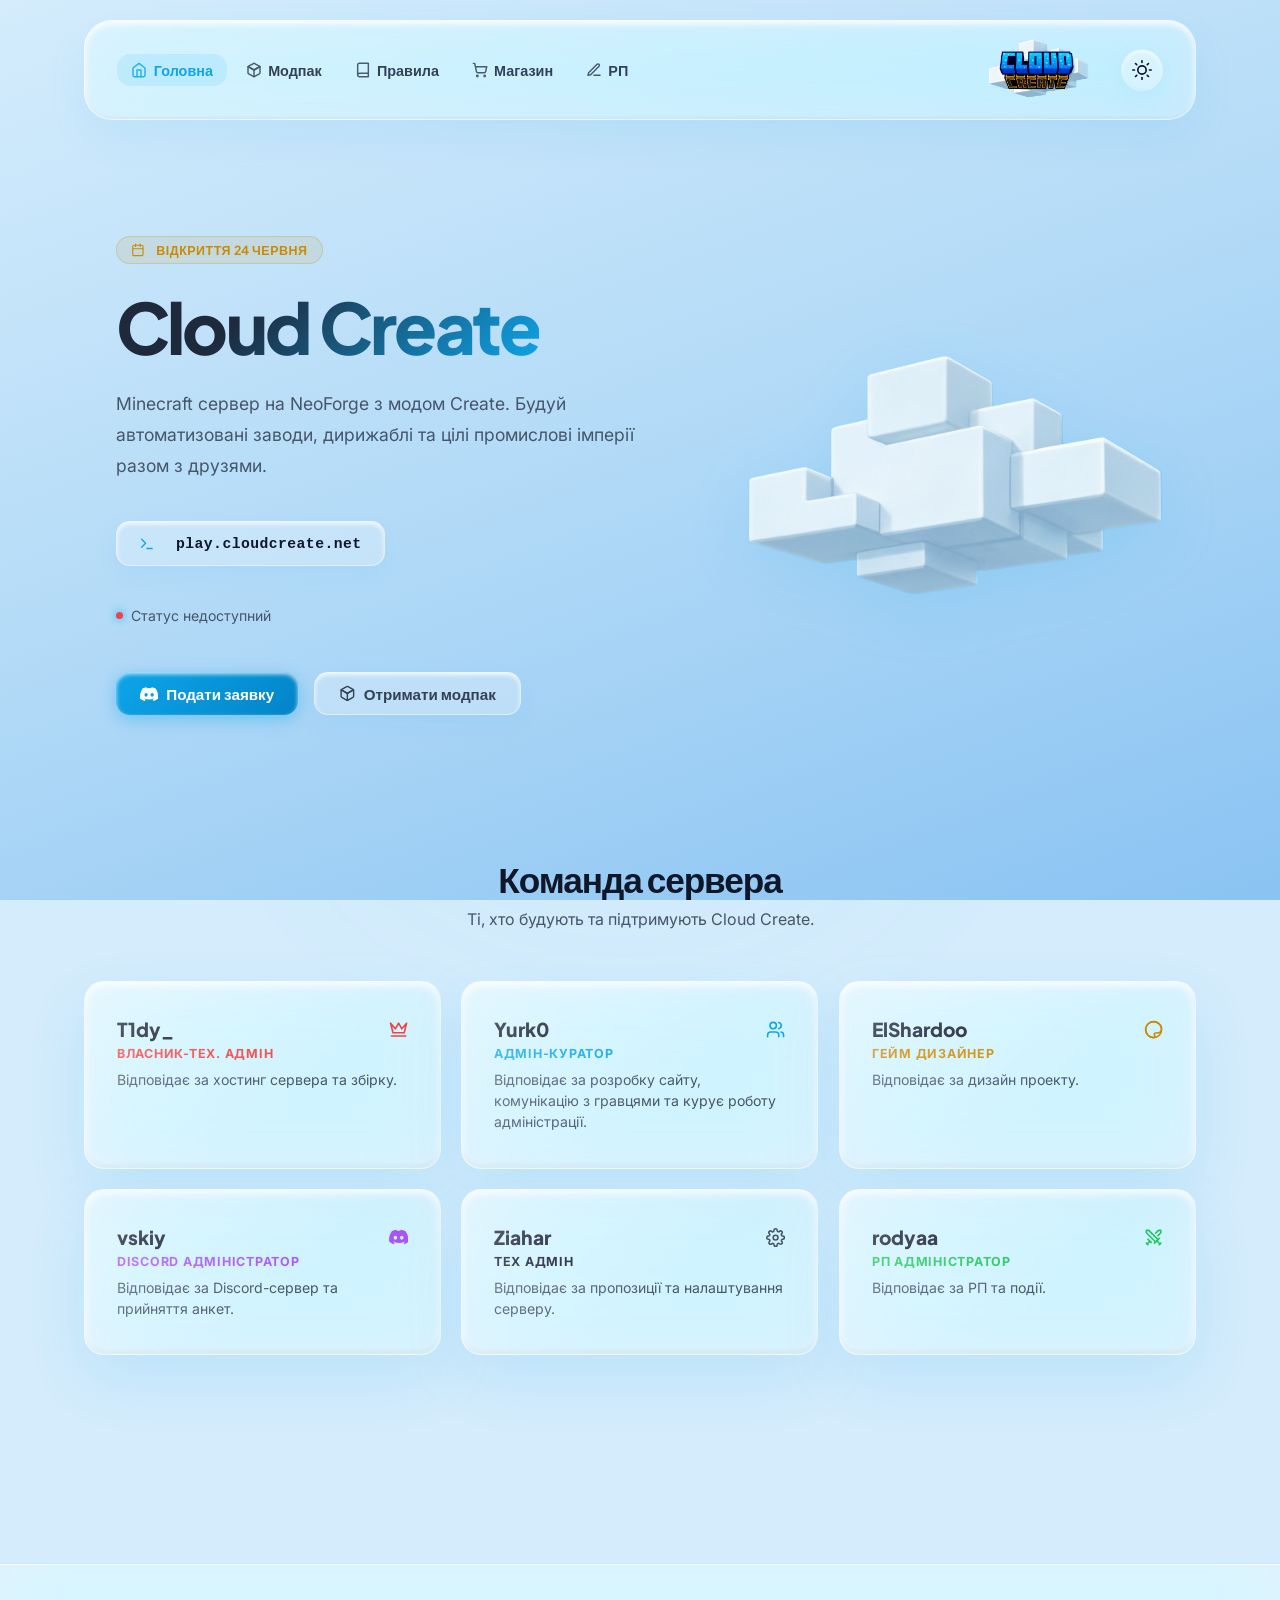
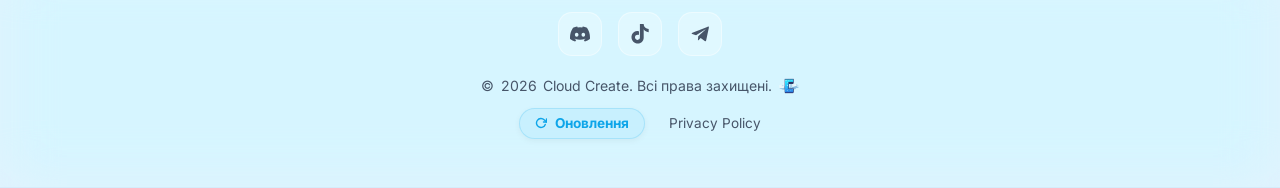
==== commit 6b3ec76a: "Update v3" ====
--- a/index.html
+++ b/index.html
@@ -11,7 +11,7 @@
   <title>Cloud Create — Головна</title>
   <meta name="description" content="Cloud Create — Minecraft сервер з модом Create. Будуй автоматизовані заводи, дирижаблі та машини разом з друзями.">
   <link rel="icon" type="image/png" href="logo_s.png">
-  <link rel="stylesheet" href="style.css">
+  <link rel="stylesheet" href="style.css?v=1.2.0">
 </head>
 <body>
 
@@ -72,7 +72,7 @@
           </p>
 
           <!-- IP Box -->
-          <div class="hero-ip-wrapper" style="position: relative; display: inline-block;">
+          <div class="hero-ip-wrapper">
             <div class="ip-box" id="ip-box" role="button" tabindex="0" aria-label="Натисни, щоб скопіювати IP сервера">
               <svg class="icon" viewBox="0 0 24 24" style="color:var(--accent); font-size:0.9rem; margin-right:0.3rem;"><polyline points="4 17 10 11 4 5"/><line x1="12" y1="19" x2="20" y2="19"/></svg>
               <span id="server-ip" data-server-ip></span>
@@ -115,12 +115,12 @@
 
         <div class="grid grid-auto stagger">
           <!-- T1dy_ (Owner-Tech Admin) -->
-          <div class="card card-sky">
+          <div class="card card-red">
             <div style="display:flex; justify-content:space-between; align-items:center; margin-bottom:0.3rem;">
               <h3 style="font-family:var(--font-display); font-size:1.2rem; font-weight:800;">T1dy_</h3>
-              <svg class="icon" viewBox="0 0 24 24" style="color:var(--sky-500); width:1.2rem; height:1.2rem;"><path d="M2 4l3 12h14l3-12-6 7-4-7-4 7-6-7z"/><path d="M3 20h18"/></svg>
-            </div>
-            <div class="team-role role-sky">Власник-Тех. Адмін</div>
+              <svg class="icon" viewBox="0 0 24 24" style="color:#ef4444; width:1.2rem; height:1.2rem;"><path d="M2 4l3 12h14l3-12-6 7-4-7-4 7-6-7z"/><path d="M3 20h18"/></svg>
+            </div>
+            <div class="team-role role-red">Власник-Тех. Адмін</div>
             <p style="color:var(--text-muted); font-size:0.88rem; line-height:1.5;">
               Відповідає за хостинг сервера та збірку.
             </p>
@@ -130,7 +130,7 @@
           <div class="card card-sky">
             <div style="display:flex; justify-content:space-between; align-items:center; margin-bottom:0.3rem;">
               <h3 style="font-family:var(--font-display); font-size:1.2rem; font-weight:800;">Yurk0</h3>
-              <svg class="icon" viewBox="0 0 24 24" style="color:var(--sky-500); width:1.2rem; height:1.2rem;"><path d="M12 22s8-4 8-10V5l-8-3-8 3v7c0 6 8 10 8 10z"/></svg>
+              <svg class="icon" viewBox="0 0 24 24" style="color:var(--sky-500); width:1.2rem; height:1.2rem;"><path d="M16 21v-2a4 4 0 0 0-4-4H6a4 4 0 0 0-4 4v2"/><circle cx="9" cy="7" r="4"/><path d="M22 21v-2a4 4 0 0 0-3-3.87"/><path d="M16 3.13a4 4 0 0 1 0 7.75"/></svg>
             </div>
             <div class="team-role role-sky">Адмін-куратор</div>
             <p style="color:var(--text-muted); font-size:0.88rem; line-height:1.5;">
@@ -138,25 +138,25 @@
             </p>
           </div>
 
-          <!-- ElShardoo (Tech Admin) -->
+          <!-- ElShardoo (Game Designer) -->
           <div class="card card-gold">
             <div style="display:flex; justify-content:space-between; align-items:center; margin-bottom:0.3rem;">
               <h3 style="font-family:var(--font-display); font-size:1.2rem; font-weight:800;">ElShardoo</h3>
               <svg class="icon" viewBox="0 0 24 24" style="color:var(--gold-600); width:1.2rem; height:1.2rem;"><circle cx="12" cy="12" r="10"/><path d="M12 2C6.5 2 2 6.5 2 12s4.5 10 10 10c.92 0 1.63-.77 1.63-1.7 0-.42-.16-.82-.42-1.14-.26-.32-.42-.74-.42-1.2 0-.92.77-1.63 1.7-1.63h1.76c3.15 0 5.75-2.6 5.75-5.75C22 6.5 17.5 2 12 2z"/></svg>
             </div>
-            <div class="team-role role-gold">Тех Адмін</div>
+            <div class="team-role role-gold">Гейм Дизайнер</div>
             <p style="color:var(--text-muted); font-size:0.88rem; line-height:1.5;">
               Відповідає за дизайн проекту.
             </p>
           </div>
 
           <!-- vskiy (Discord Admin) -->
-          <div class="card card-slate">
+          <div class="card card-purple">
             <div style="display:flex; justify-content:space-between; align-items:center; margin-bottom:0.3rem;">
               <h3 style="font-family:var(--font-display); font-size:1.2rem; font-weight:800;">vskiy</h3>
-              <svg class="icon" viewBox="0 0 127.14 96.36" style="color:var(--slate-600); width:1.2rem; height:1rem; stroke:none; fill:currentColor;"><path d="M107.7,8.07A105.15,105.15,0,0,0,77.26,0a77.19,77.19,0,0,0-3.3,6.83A96.67,96.67,0,0,0,53.22,6.83,77.19,77.19,0,0,0,49.88,0,105.15,105.15,0,0,0,19.44,8.07C3.66,31.58-1.86,54.65,1,77.53A105.73,105.73,0,0,0,32,96.36a77.7,77.7,0,0,0,6.63-10.85,68.43,68.43,0,0,1-10.4-5c.87-.64,1.72-1.32,2.53-2a75.76,75.76,0,0,0,72.7,0c.81.69,1.66,1.37,2.53,2a68.43,68.43,0,0,1-10.4,5,77.7,77.7,0,0,0,6.63,10.85,105.73,105.73,0,0,0,31-18.83C129.07,48.81,123.05,25.86,107.7,8.07ZM42.45,65.69C36.18,65.69,31,60,31,53S36.18,40.36,42.45,40.36,53.88,46,53.88,53,48.72,65.69,42.45,65.69Zm42.24,0C78.41,65.69,73.24,60,73.24,53S78.41,40.36,84.69,40.36,96.12,46,96.12,53,91,65.69,84.69,65.69Z"/></svg>
-            </div>
-            <div class="team-role" style="color:var(--slate-600);">Discord адміністратор</div>
+              <svg class="icon" viewBox="0 0 127.14 96.36" style="color:#a855f7; width:1.2rem; height:1rem; stroke:none; fill:currentColor;"><path d="M107.7,8.07A105.15,105.15,0,0,0,77.26,0a77.19,77.19,0,0,0-3.3,6.83A96.67,96.67,0,0,0,53.22,6.83,77.19,77.19,0,0,0,49.88,0,105.15,105.15,0,0,0,19.44,8.07C3.66,31.58-1.86,54.65,1,77.53A105.73,105.73,0,0,0,32,96.36a77.7,77.7,0,0,0,6.63-10.85,68.43,68.43,0,0,1-10.4-5c.87-.64,1.72-1.32,2.53-2a75.76,75.76,0,0,0,72.7,0c.81.69,1.66,1.37,2.53,2a68.43,68.43,0,0,1-10.4,5,77.7,77.7,0,0,0,6.63,10.85,105.73,105.73,0,0,0,31-18.83C129.07,48.81,123.05,25.86,107.7,8.07ZM42.45,65.69C36.18,65.69,31,60,31,53S36.18,40.36,42.45,40.36,53.88,46,53.88,53,48.72,65.69,42.45,65.69Zm42.24,0C78.41,65.69,73.24,60,73.24,53S78.41,40.36,84.69,40.36,96.12,46,96.12,53,91,65.69,84.69,65.69Z"/></svg>
+            </div>
+            <div class="team-role role-purple">Discord адміністратор</div>
             <p style="color:var(--text-muted); font-size:0.88rem; line-height:1.5;">
               Відповідає за Discord-сервер та прийняття анкет.
             </p>
@@ -168,7 +168,7 @@
               <h3 style="font-family:var(--font-display); font-size:1.2rem; font-weight:800;">Ziahar</h3>
               <svg class="icon" viewBox="0 0 24 24" style="color:var(--slate-600); width:1.2rem; height:1.2rem;"><circle cx="12" cy="12" r="3"/><path d="M19.4 15a1.65 1.65 0 0 0 .33 1.82l.06.06a2 2 0 1 1-2.83 2.83l-.06-.06a1.65 1.65 0 0 0-1.82-.33 1.65 1.65 0 0 0-1 1.51V21a2 2 0 0 1-4 0v-.09A1.65 1.65 0 0 0 9 19.4a1.65 1.65 0 0 0-1.82.33l-.06.06a2 2 0 1 1-2.83-2.83l.06-.06a1.65 1.65 0 0 0 .33-1.82 1.65 1.65 0 0 0-1.51-1H3a2 2 0 0 1 0-4h.09A1.65 1.65 0 0 0 4.6 9a1.65 1.65 0 0 0-.33-1.82l-.06-.06a2 2 0 1 1 2.83-2.83l.06.06a1.65 1.65 0 0 0 1.82.33H9a1.65 1.65 0 0 0 1-1.51V3a2 2 0 0 1 4 0v.09a1.65 1.65 0 0 0 1 1.51 1.65 1.65 0 0 0 1.82-.33l.06-.06a2 2 0 1 1 2.83 2.83l-.06.06a1.65 1.65 0 0 0-.33 1.82V9a1.65 1.65 0 0 0 1.51 1H21a2 2 0 0 1 0 4h-.09a1.65 1.65 0 0 0-1.51 1z"/></svg>
             </div>
-            <div class="team-role" style="color:var(--slate-600);">Тех Адмін</div>
+            <div class="team-role role-slate">Тех Адмін</div>
             <p style="color:var(--text-muted); font-size:0.88rem; line-height:1.5;">
               Відповідає за пропозиції та налаштування серверу.
             </p>
@@ -178,7 +178,7 @@
           <div class="card card-green">
             <div style="display:flex; justify-content:space-between; align-items:center; margin-bottom:0.3rem;">
               <h3 style="font-family:var(--font-display); font-size:1.2rem; font-weight:800;">rodyaa</h3>
-              <svg class="icon" viewBox="0 0 24 24" style="color:#22c55e; width:1.2rem; height:1.2rem;"><path d="M14 2H6a2 2 0 0 0-2 2v16a2 2 0 0 0 2 2h12a2 2 0 0 0 2-2V8z"/><polyline points="14 2 14 8 20 8"/></svg>
+              <svg class="icon" viewBox="0 0 24 24" style="color:#22c55e; width:1.2rem; height:1.2rem;"><polyline points="14.5 17.5 3 6 3 3 6 3 17.5 14.5"/><line x1="13" x2="19" y1="19" y2="13"/><line x1="16" x2="20" y1="16" y2="20"/><line x1="19" x2="21" y1="21" y2="19"/><polyline points="14.5 6.5 18 3 21 3 21 6 17.5 9.5"/><line x1="5" x2="9" y1="14" y2="18"/><line x1="7" x2="4" y1="17" y2="20"/><line x1="3" x2="5" y1="19" y2="21"/></svg>
             </div>
             <div class="team-role role-green">РП Адміністратор</div>
             <p style="color:var(--text-muted); font-size:0.88rem; line-height:1.5;">
@@ -216,6 +216,6 @@
     </div>
   </footer>
 
-  <script src="main.js"></script>
+  <script src="main.js?v=1.2.0"></script>
 </body>
 </html>
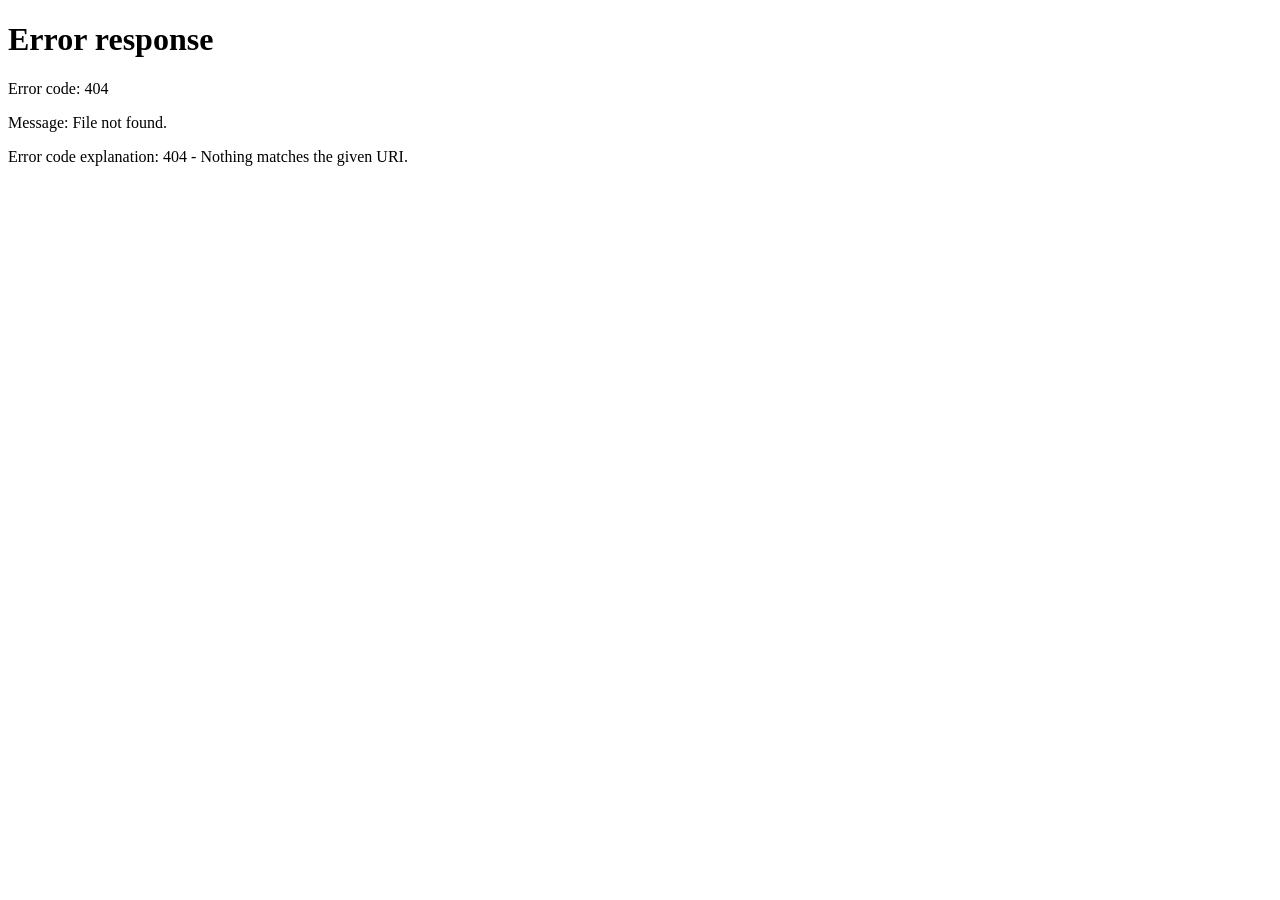
==== commit 2731dd64: "/ update" ====
--- a/index.html
+++ b/index.html
@@ -1,221 +1,36 @@
 <!DOCTYPE html>
 <html lang="uk">
 <head>
+  <meta charset="UTF-8">
+  <meta http-equiv="refresh" content="0; url=/home">
   <script>
-    if (localStorage.getItem('theme') === 'dark') {
-      document.documentElement.classList.add('dark-theme');
+    window.location.replace("/home");
+  </script>
+  <title>Перенаправлення...</title>
+  <style>
+    body {
+      background: #0f172a;
+      color: #94a3b8;
+      font-family: system-ui, -apple-system, BlinkMacSystemFont, "Segoe UI", Roboto, sans-serif;
+      display: flex;
+      justify-content: center;
+      align-items: center;
+      height: 100vh;
+      margin: 0;
     }
-  </script>
-  <meta charset="UTF-8">
-  <meta name="viewport" content="width=device-width, initial-scale=1.0">
-  <title>Cloud Create — Головна</title>
-  <meta name="description" content="Cloud Create — Minecraft сервер з модом Create. Будуй автоматизовані заводи, дирижаблі та машини разом з друзями.">
-  <link rel="icon" type="image/png" href="logo_s.png">
-  <link rel="stylesheet" href="style.css?v=1.2.0">
+    a {
+      color: #fbbf24;
+      text-decoration: none;
+      font-weight: 600;
+    }
+    a:hover {
+      text-decoration: underline;
+    }
+  </style>
 </head>
 <body>
-
-  <!-- AMBIENT GLOW ORBS -->
-  <div class="glow-orb orb-1"></div>
-  <div class="glow-orb orb-2"></div>
-  <div class="glow-orb orb-3"></div>
-
-  <!-- SKY BACKGROUND -->
-  <div class="sky-bg"></div>
-
-  <!-- HEADER -->
-  <header>
-    <nav>
-      <div class="logo">
-        <a href="index.html" aria-label="Cloud Create — Головна">
-          <img src="logo.png" alt="Cloud Create" class="logo-icon">
-        </a>
-      </div>
-
-      <button class="menu-toggle" id="mobile-menu-btn" aria-label="Меню" aria-expanded="false">
-        <span></span>
-        <span></span>
-        <span></span>
-      </button>
-
-      
-      <button class="theme-toggle" id="theme-toggle" aria-label="Перемкнути тему">
-        <svg class="icon sun-icon" viewBox="0 0 24 24"><circle cx="12" cy="12" r="5"/><line x1="12" y1="1" x2="12" y2="3"/><line x1="12" y1="21" x2="12" y2="23"/><line x1="4.22" y1="4.22" x2="5.64" y2="5.64"/><line x1="18.36" y1="18.36" x2="19.78" y2="19.78"/><line x1="1" y1="12" x2="3" y2="12"/><line x1="21" y1="12" x2="23" y2="12"/><line x1="4.22" y1="19.78" x2="5.64" y2="18.36"/><line x1="18.36" y1="5.64" x2="19.78" y2="4.22"/></svg>
-        <svg class="icon moon-icon" viewBox="0 0 24 24"><path d="M21 12.79A9 9 0 1 1 11.21 3 7 7 0 0 0 21 12.79z"/></svg>
-      </button>
-      <ul class="nav-links" id="nav-menu" role="list">
-        <li><a href="index.html" class="active"><svg class="icon" viewBox="0 0 24 24"><path d="m3 9 9-7 9 7v11a2 2 0 0 1-2 2H5a2 2 0 0 1-2-2z"/><polyline points="9 22 9 12 15 12 15 22"/></svg> Головна</a></li>
-        <li><a href="modpack.html"><svg class="icon" viewBox="0 0 24 24"><path d="M21 16V8a2 2 0 0 0-1-1.73l-7-4a2 2 0 0 0-2 0l-7 4A2 2 0 0 0 3 8v8a2 2 0 0 0 1 1.73l7 4a2 2 0 0 0 2 0l7-4A2 2 0 0 0 21 16z"/><polyline points="3.27 6.96 12 12.01 20.73 6.96"/><line x1="12" y1="22.08" x2="12" y2="12"/><line x1="12" y1="12" x2="3.27" y2="6.96"/><line x1="12" y1="12" x2="20.73" y2="6.96"/></svg> Модпак</a></li>
-        <li><a href="rules.html"><svg class="icon" viewBox="0 0 24 24"><path d="M4 19.5A2.5 2.5 0 0 1 6.5 17H20"/><path d="M6.5 2H20v20H6.5A2.5 2.5 0 0 1 4 19.5v-15A2.5 2.5 0 0 1 6.5 2z"/></svg> Правила</a></li>
-        <li><a href="shop.html"><svg class="icon" viewBox="0 0 24 24"><circle cx="8" cy="21" r="1"/><circle cx="19" cy="21" r="1"/><path d="M2.05 2.05h2l2.66 12.42a2 2 0 0 0 2 1.58h9.78a2 2 0 0 0 1.95-1.57l1.65-7.43H5.12"/></svg> Магазин</a></li>
-        <li><a href="rp.html"><svg class="icon" viewBox="0 0 24 24"><path d="M12 20h9"/><path d="M16.5 3.5a2.121 2.121 0 0 1 3 3L7 19l-4 1 1-4L16.5 3.5z"/></svg> РП</a></li>
-      </ul>
-    </nav>
-  </header>
-
-  <main>
-    <div class="container">
-
-      <!-- HERO -->
-      <section class="hero">
-        <div class="hero-info stagger">
-          <div class="badge badge-gold" style="margin-bottom:1.5rem;">
-            <svg class="icon" viewBox="0 0 24 24" style="margin-right:0.3rem;" fill="none" stroke="currentColor" stroke-width="2.5" stroke-linecap="round" stroke-linejoin="round"><rect x="3" y="4" width="18" height="18" rx="2" ry="2"/><line x1="16" y1="2" x2="16" y2="6"/><line x1="8" y1="2" x2="8" y2="6"/><line x1="3" y1="10" x2="21" y2="10"/></svg>
-            Відкриття 24 червня
-          </div>
-
-          <h1 class="hero-title">Cloud Create</h1>
-
-          <p class="hero-subtitle">
-            Minecraft сервер на NeoForge з модом Create. Будуй автоматизовані заводи,
-            дирижаблі та цілі промислові імперії разом з друзями.
-          </p>
-
-          <!-- IP Box -->
-          <div class="hero-ip-wrapper">
-            <div class="ip-box" id="ip-box" role="button" tabindex="0" aria-label="Натисни, щоб скопіювати IP сервера">
-              <svg class="icon" viewBox="0 0 24 24" style="color:var(--accent); font-size:0.9rem; margin-right:0.3rem;"><polyline points="4 17 10 11 4 5"/><line x1="12" y1="19" x2="20" y2="19"/></svg>
-              <span id="server-ip" data-server-ip></span>
-            </div>
-            <div class="ip-toast-container">
-              <div class="ip-copied-toast" id="ip-toast">Скопійовано!</div>
-            </div>
-          </div>
-
-          <!-- Server status -->
-          <div class="hero-status-wrapper">
-            <span id="server-status-dot" class="status-dot checking"></span>
-            <span id="server-status-text" style="font-size:0.88rem; color:var(--text-muted);">Перевірка статусу...</span>
-          </div>
-
-          <!-- CTA Buttons -->
-          <div class="hero-actions">
-            <a href="#" class="btn btn-primary" data-discord-url target="_blank" rel="noopener">
-              <svg class="icon" viewBox="0 0 24 24" style="width:1.2em; height:1.2em; stroke:none; fill:currentColor;"><path d="M20.317 4.37a19.791 19.791 0 0 0-4.885-1.515.074.074 0 0 0-.079.037c-.21.375-.444.864-.608 1.25a18.27 18.27 0 0 0-5.487 0 12.64 12.64 0 0 0-.617-1.25.077.077 0 0 0-.079-.037A19.736 19.736 0 0 0 3.677 4.37a.07.07 0 0 0-.032.027C.533 9.046-.32 13.58.099 18.057a.082.082 0 0 0 .031.057 19.9 19.9 0 0 0 5.993 3.03.078.078 0 0 0 .084-.028c.462-.63.874-1.295 1.226-1.994.021-.041.001-.09-.041-.106a13.094 13.094 0 0 1-1.873-.894.077.077 0 0 1-.008-.128c.126-.093.252-.19.372-.287a.075.075 0 0 1 .077-.011c3.92 1.793 8.18 1.793 12.061 0a.073.073 0 0 1 .078.009c.12.099.246.195.373.289a.077.077 0 0 1-.006.127 12.299 12.299 0 0 1-1.873.894.077.077 0 0 0-.041.107c.36.698.772 1.362 1.225 1.993a.076.076 0 0 0 .084.028 19.839 19.839 0 0 0 6.002-3.03.077.077 0 0 0 .032-.054c.5-5.177-.838-9.674-3.549-13.66a.061.061 0 0 0-.031-.03zM8.02 15.33c-1.183 0-2.157-1.085-2.157-2.419 0-1.333.956-2.419 2.156-2.419 1.21 0 2.176 1.096 2.157 2.42 0 1.333-.956 2.418-2.156 2.418zm7.975 0c-1.183 0-2.157-1.085-2.157-2.419 0-1.333.955-2.419 2.156-2.419 1.21 0 2.176 1.096 2.157 2.42 0 1.333-.946 2.418-2.156 2.418z"/></svg>
-              Подати заявку
-            </a>
-            <a href="modpack.html" class="btn btn-secondary">
-              <svg class="icon" viewBox="0 0 24 24"><path d="M21 16V8a2 2 0 0 0-1-1.73l-7-4a2 2 0 0 0-2 0l-7 4A2 2 0 0 0 3 8v8a2 2 0 0 0 1 1.73l7 4a2 2 0 0 0 2 0l7-4A2 2 0 0 0 21 16z"/><polyline points="3.27 6.96 12 12.01 20.73 6.96"/><line x1="12" y1="22.08" x2="12" y2="12"/><line x1="12" y1="12" x2="3.27" y2="6.96"/><line x1="12" y1="12" x2="20.73" y2="6.96"/></svg>
-              Отримати модпак
-            </a>
-          </div>
-        </div>
-
-        <div class="hero-visual stagger">
-          <img src="cloud.png" class="hero-cloud-image" alt="Cloud Create Server">
-        </div>
-      </section>
-
-      <!-- TEAM SECTION -->
-      <section class="section">
-        <div style="text-align:center; margin-bottom:3rem;">
-          <h2 class="section-title">Команда сервера</h2>
-          <p class="section-subtitle">Ті, хто будують та підтримують Cloud Create.</p>
-        </div>
-
-        <div class="grid grid-auto stagger">
-          <!-- T1dy_ (Owner-Tech Admin) -->
-          <div class="card card-red">
-            <div style="display:flex; justify-content:space-between; align-items:center; margin-bottom:0.3rem;">
-              <h3 style="font-family:var(--font-display); font-size:1.2rem; font-weight:800;">T1dy_</h3>
-              <svg class="icon" viewBox="0 0 24 24" style="color:#ef4444; width:1.2rem; height:1.2rem;"><path d="M2 4l3 12h14l3-12-6 7-4-7-4 7-6-7z"/><path d="M3 20h18"/></svg>
-            </div>
-            <div class="team-role role-red">Власник-Тех. Адмін</div>
-            <p style="color:var(--text-muted); font-size:0.88rem; line-height:1.5;">
-              Відповідає за хостинг сервера та збірку.
-            </p>
-          </div>
-
-          <!-- Yurk0 (Admin-Curator) -->
-          <div class="card card-sky">
-            <div style="display:flex; justify-content:space-between; align-items:center; margin-bottom:0.3rem;">
-              <h3 style="font-family:var(--font-display); font-size:1.2rem; font-weight:800;">Yurk0</h3>
-              <svg class="icon" viewBox="0 0 24 24" style="color:var(--sky-500); width:1.2rem; height:1.2rem;"><path d="M16 21v-2a4 4 0 0 0-4-4H6a4 4 0 0 0-4 4v2"/><circle cx="9" cy="7" r="4"/><path d="M22 21v-2a4 4 0 0 0-3-3.87"/><path d="M16 3.13a4 4 0 0 1 0 7.75"/></svg>
-            </div>
-            <div class="team-role role-sky">Адмін-куратор</div>
-            <p style="color:var(--text-muted); font-size:0.88rem; line-height:1.5;">
-              Відповідає за розробку сайту, комунікацію з гравцями та курує роботу адміністрації.
-            </p>
-          </div>
-
-          <!-- ElShardoo (Game Designer) -->
-          <div class="card card-gold">
-            <div style="display:flex; justify-content:space-between; align-items:center; margin-bottom:0.3rem;">
-              <h3 style="font-family:var(--font-display); font-size:1.2rem; font-weight:800;">ElShardoo</h3>
-              <svg class="icon" viewBox="0 0 24 24" style="color:var(--gold-600); width:1.2rem; height:1.2rem;"><circle cx="12" cy="12" r="10"/><path d="M12 2C6.5 2 2 6.5 2 12s4.5 10 10 10c.92 0 1.63-.77 1.63-1.7 0-.42-.16-.82-.42-1.14-.26-.32-.42-.74-.42-1.2 0-.92.77-1.63 1.7-1.63h1.76c3.15 0 5.75-2.6 5.75-5.75C22 6.5 17.5 2 12 2z"/></svg>
-            </div>
-            <div class="team-role role-gold">Гейм Дизайнер</div>
-            <p style="color:var(--text-muted); font-size:0.88rem; line-height:1.5;">
-              Відповідає за дизайн проекту.
-            </p>
-          </div>
-
-          <!-- vskiy (Discord Admin) -->
-          <div class="card card-purple">
-            <div style="display:flex; justify-content:space-between; align-items:center; margin-bottom:0.3rem;">
-              <h3 style="font-family:var(--font-display); font-size:1.2rem; font-weight:800;">vskiy</h3>
-              <svg class="icon" viewBox="0 0 127.14 96.36" style="color:#a855f7; width:1.2rem; height:1rem; stroke:none; fill:currentColor;"><path d="M107.7,8.07A105.15,105.15,0,0,0,77.26,0a77.19,77.19,0,0,0-3.3,6.83A96.67,96.67,0,0,0,53.22,6.83,77.19,77.19,0,0,0,49.88,0,105.15,105.15,0,0,0,19.44,8.07C3.66,31.58-1.86,54.65,1,77.53A105.73,105.73,0,0,0,32,96.36a77.7,77.7,0,0,0,6.63-10.85,68.43,68.43,0,0,1-10.4-5c.87-.64,1.72-1.32,2.53-2a75.76,75.76,0,0,0,72.7,0c.81.69,1.66,1.37,2.53,2a68.43,68.43,0,0,1-10.4,5,77.7,77.7,0,0,0,6.63,10.85,105.73,105.73,0,0,0,31-18.83C129.07,48.81,123.05,25.86,107.7,8.07ZM42.45,65.69C36.18,65.69,31,60,31,53S36.18,40.36,42.45,40.36,53.88,46,53.88,53,48.72,65.69,42.45,65.69Zm42.24,0C78.41,65.69,73.24,60,73.24,53S78.41,40.36,84.69,40.36,96.12,46,96.12,53,91,65.69,84.69,65.69Z"/></svg>
-            </div>
-            <div class="team-role role-purple">Discord адміністратор</div>
-            <p style="color:var(--text-muted); font-size:0.88rem; line-height:1.5;">
-              Відповідає за Discord-сервер та прийняття анкет.
-            </p>
-          </div>
-
-          <!-- Ziahar (Tech Admin) -->
-          <div class="card card-slate">
-            <div style="display:flex; justify-content:space-between; align-items:center; margin-bottom:0.3rem;">
-              <h3 style="font-family:var(--font-display); font-size:1.2rem; font-weight:800;">Ziahar</h3>
-              <svg class="icon" viewBox="0 0 24 24" style="color:var(--slate-600); width:1.2rem; height:1.2rem;"><circle cx="12" cy="12" r="3"/><path d="M19.4 15a1.65 1.65 0 0 0 .33 1.82l.06.06a2 2 0 1 1-2.83 2.83l-.06-.06a1.65 1.65 0 0 0-1.82-.33 1.65 1.65 0 0 0-1 1.51V21a2 2 0 0 1-4 0v-.09A1.65 1.65 0 0 0 9 19.4a1.65 1.65 0 0 0-1.82.33l-.06.06a2 2 0 1 1-2.83-2.83l.06-.06a1.65 1.65 0 0 0 .33-1.82 1.65 1.65 0 0 0-1.51-1H3a2 2 0 0 1 0-4h.09A1.65 1.65 0 0 0 4.6 9a1.65 1.65 0 0 0-.33-1.82l-.06-.06a2 2 0 1 1 2.83-2.83l.06.06a1.65 1.65 0 0 0 1.82.33H9a1.65 1.65 0 0 0 1-1.51V3a2 2 0 0 1 4 0v.09a1.65 1.65 0 0 0 1 1.51 1.65 1.65 0 0 0 1.82-.33l.06-.06a2 2 0 1 1 2.83 2.83l-.06.06a1.65 1.65 0 0 0-.33 1.82V9a1.65 1.65 0 0 0 1.51 1H21a2 2 0 0 1 0 4h-.09a1.65 1.65 0 0 0-1.51 1z"/></svg>
-            </div>
-            <div class="team-role role-slate">Тех Адмін</div>
-            <p style="color:var(--text-muted); font-size:0.88rem; line-height:1.5;">
-              Відповідає за пропозиції та налаштування серверу.
-            </p>
-          </div>
-
-          <!-- rodyaa (RP Admin) -->
-          <div class="card card-green">
-            <div style="display:flex; justify-content:space-between; align-items:center; margin-bottom:0.3rem;">
-              <h3 style="font-family:var(--font-display); font-size:1.2rem; font-weight:800;">rodyaa</h3>
-              <svg class="icon" viewBox="0 0 24 24" style="color:#22c55e; width:1.2rem; height:1.2rem;"><polyline points="14.5 17.5 3 6 3 3 6 3 17.5 14.5"/><line x1="13" x2="19" y1="19" y2="13"/><line x1="16" x2="20" y1="16" y2="20"/><line x1="19" x2="21" y1="21" y2="19"/><polyline points="14.5 6.5 18 3 21 3 21 6 17.5 9.5"/><line x1="5" x2="9" y1="14" y2="18"/><line x1="7" x2="4" y1="17" y2="20"/><line x1="3" x2="5" y1="19" y2="21"/></svg>
-            </div>
-            <div class="team-role role-green">РП Адміністратор</div>
-            <p style="color:var(--text-muted); font-size:0.88rem; line-height:1.5;">
-              Відповідає за РП та події.
-            </p>
-          </div>
-        </div>
-      </section>
-
-    </div><!-- /container -->
-  </main>
-
-  <footer>
-    <div class="footer-socials">
-      <a href="#" data-discord-url target="_blank" rel="noopener" title="Discord" aria-label="Discord">
-        <svg class="icon" viewBox="0 0 24 24" style="width:20px; height:20px; stroke:none; fill:currentColor;"><path d="M20.317 4.37a19.791 19.791 0 0 0-4.885-1.515.074.074 0 0 0-.079.037c-.21.375-.444.864-.608 1.25a18.27 18.27 0 0 0-5.487 0 12.64 12.64 0 0 0-.617-1.25.077.077 0 0 0-.079-.037A19.736 19.736 0 0 0 3.677 4.37a.07.07 0 0 0-.032.027C.533 9.046-.32 13.58.099 18.057a.082.082 0 0 0 .031.057 19.9 19.9 0 0 0 5.993 3.03.078.078 0 0 0 .084-.028c.462-.63.874-1.295 1.226-1.994.021-.041.001-.09-.041-.106a13.094 13.094 0 0 1-1.873-.894.077.077 0 0 1-.008-.128c.126-.093.252-.19.372-.287a.075.075 0 0 1 .077-.011c3.92 1.793 8.18 1.793 12.061 0a.073.073 0 0 1 .078.009c.12.099.246.195.373.289a.077.077 0 0 1-.006.127 12.299 12.299 0 0 1-1.873.894.077.077 0 0 0-.041.107c.36.698.772 1.362 1.225 1.993a.076.076 0 0 0 .084.028 19.839 19.839 0 0 0 6.002-3.03.077.077 0 0 0 .032-.054c.5-5.177-.838-9.674-3.549-13.66a.061.061 0 0 0-.031-.03zM8.02 15.33c-1.183 0-2.157-1.085-2.157-2.419 0-1.333.956-2.419 2.156-2.419 1.21 0 2.176 1.096 2.157 2.42 0 1.333-.956 2.418-2.156 2.418zm7.975 0c-1.183 0-2.157-1.085-2.157-2.419 0-1.333.955-2.419 2.156-2.419 1.21 0 2.176 1.096 2.157 2.42 0 1.333-.946 2.418-2.156 2.418z"/></svg>
-      </a>
-      <a href="#" data-tiktok-url target="_blank" rel="noopener" title="TikTok" aria-label="TikTok">
-        <svg class="icon" viewBox="0 0 24 24" style="width:20px; height:20px; stroke:none; fill:currentColor;"><path d="M12.525.02c1.31-.02 2.61-.01 3.91-.02.08 1.53.63 3.09 1.75 4.17 1.12 1.11 2.7 1.62 4.24 1.79v4.03c-1.44-.17-2.89-.6-4.09-1.47-.77-.56-1.44-1.27-1.9-2.1v9.99c-.06 2.05-.87 4.13-2.5 5.39-1.92 1.52-4.66 1.9-6.96 1.15-2.53-.79-4.51-2.96-5.06-5.56-.63-2.88.58-6.15 3-7.76 1.71-1.15 3.92-1.36 5.86-.78v4.2c-1.2-.44-2.6-.28-3.61.52-.98.74-1.35 2.1-1.04 3.29.32 1.34 1.62 2.29 2.99 2.23 1.52-.01 2.76-1.25 2.77-2.77V.02Z"/></svg>
-      </a>
-      <a href="#" data-telegram-url target="_blank" rel="noopener" title="Telegram" aria-label="Telegram">
-        <svg class="icon" viewBox="0 0 24 24" style="width:20px; height:20px; stroke:none; fill:currentColor;"><path d="M20.665 3.717l-17.73 6.837c-1.21.486-1.203 1.161-.222 1.462l4.552 1.42 10.532-6.645c.498-.303.953-.14.579.192l-8.533 7.701-.33 4.955c.485 0 .7-.223.971-.485l2.334-2.27 4.857 3.589c.895.493 1.538.239 1.761-.83l3.186-15.01c.326-1.309-.5-1.902-1.357-1.42z"/></svg>
-      </a>
-    </div>
-    <p style="display: flex; align-items: center; justify-content: center; gap: 0.4rem; flex-wrap: wrap;">
-      © <span data-year></span> Cloud Create. Всі права захищені.
-      <img src="logo_s.png" alt="" style="width: 1.25rem; height: 1.25rem; object-fit: contain; opacity: 0.8; vertical-align: middle;">
-    </p>
-    <div class="footer-links">
-      <a href="updates.html" class="footer-update-link">
-        <svg class="icon update-btn-icon" viewBox="0 0 24 24"><polyline points="23 4 23 10 17 10"></polyline><path d="M20.49 15a9 9 0 1 1-2.12-9.36L23 10"></path></svg>
-        Оновлення
-      </a>
-      <a href="privacy-policy.html">Privacy Policy</a>
-    </div>
-  </footer>
-
-  <script src="main.js?v=1.2.0"></script>
+  <div>
+    Перенаправлення на головну сторінку... Якщо вас не перенаправило автоматично, <a href="/home">натисніть сюди</a>.
+  </div>
 </body>
 </html>
